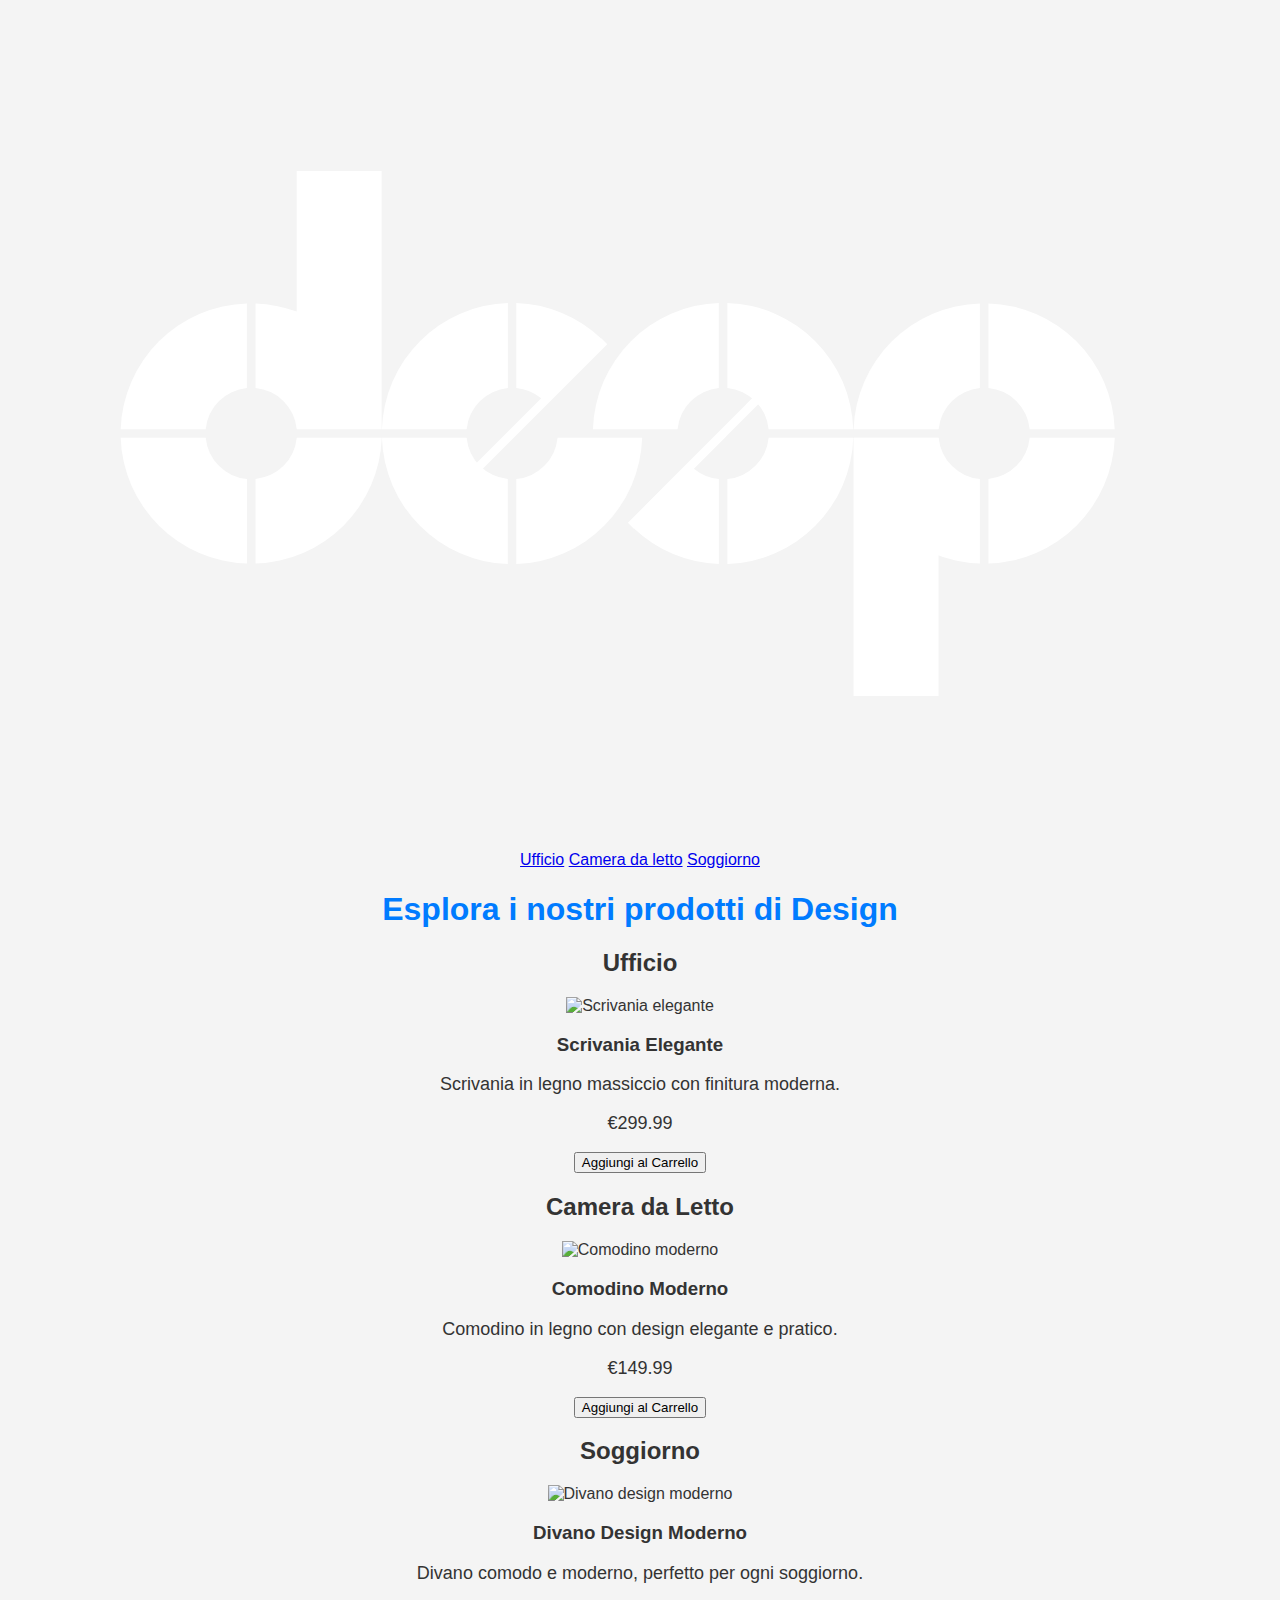
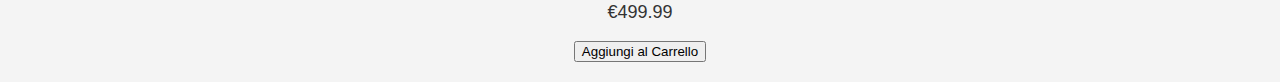
==== index.html @ 74c45ffc "Update index.html" ====
<!DOCTYPE html>
<html lang="it">
<head>
    <meta charset="UTF-8">
    <meta name="viewport" content="width=device-width, initial-scale=1.0">

    <!-- Link per caricare il font Poppins -->
    <link rel="preconnect" href="https://fonts.googleapis.com">
    <link rel="preconnect" href="https://fonts.gstatic.com" crossorigin>
    <link href="https://fonts.googleapis.com/css2?family=Poppins:wght@100;200;300;400;500;600;700;800;900&display=swap" rel="stylesheet">

    <style>
        /* Applica il font Poppins a tutto il sito */
        body {
            font-family: 'Poppins', sans-serif;
        }
    </style>

    <title>Deep Design - E-commerce</title>
    <script src="https://cdn.tailwindcss.com"></script>
    <link rel="stylesheet" href="style.css">
</head>

<body class="bg-gray-50 text-gray-900">
    <!-- Header con logo -->
    <header class="bg-orange-600 text-white py-6">
        <div class="container mx-auto flex justify-between items-center">
            <!-- Logo -->
            <div>
                <img src="images/logo.svg" alt="Logo Deep Design" class="w-40 h-auto">
            </div>
            <!-- Navigazione -->
            <nav class="space-x-6 text-lg font-semibold">
                <a href="#ufficio" class="hover:text-gray-300">Ufficio</a>
                <a href="#camera-da-letto" class="hover:text-gray-300">Camera da letto</a>
                <a href="#soggiorno" class="hover:text-gray-300">Soggiorno</a>
            </nav>
        </div>
    </header>

    <!-- Sezione principale -->
    <main class="container mx-auto p-6">
        <h1 class="text-4xl font-bold text-center text-orange-600 mb-12">Esplora i nostri prodotti di Design</h1>

        <!-- Categorie -->
        <div class="grid grid-cols-1 md:grid-cols-3 gap-8" id="prodotti">
            
            <!-- Categoria Ufficio -->
            <section id="ufficio" class="bg-white p-6 rounded-lg shadow-lg">
                <h2 class="text-2xl font-semibold text-orange-600 text-center mb-4">Ufficio</h2>
                <div class="space-y-4">
                    <div class="bg-gray-100 p-4 rounded-lg shadow-md">
                        <img src="prodotto-ufficio1.jpg" alt="Scrivania elegante" class="w-full h-40 object-cover rounded-md">
                        <h3 class="text-xl font-semibold mt-2">Scrivania Elegante</h3>
                        <p class="text-gray-700">Scrivania in legno massiccio con finitura moderna.</p>
                        <p class="text-lg font-bold mt-2">€299.99</p>
                        <button class="bg-orange-600 text-white px-6 py-2 mt-3 rounded-md hover:bg-orange-700">Aggiungi al Carrello</button>
                    </div>
                </div>
            </section>

            <!-- Categoria Camera da Letto -->
            <section id="camera-da-letto" class="bg-white p-6 rounded-lg shadow-lg">
                <h2 class="text-2xl font-semibold text-orange-600 text-center mb-4">Camera da Letto</h2>
                <div class="space-y-4">
                    <div class="bg-gray-100 p-4 rounded-lg shadow-md">
                        <img src="prodotto-camera1.jpg" alt="Comodino moderno" class="w-full h-40 object-cover rounded-md">
                        <h3 class="text-xl font-semibold mt-2">Comodino Moderno</h3>
                        <p class="text-gray-700">Comodino in legno con design elegante e pratico.</p>
                        <p class="text-lg font-bold mt-2">€149.99</p>
                        <button class="bg-orange-600 text-white px-6 py-2 mt-3 rounded-md hover:bg-orange-700">Aggiungi al Carrello</button>
                    </div>
                </div>
            </section>

            <!-- Categoria Soggiorno -->
            <section id="soggiorno" class="bg-white p-6 rounded-lg shadow-lg">
                <h2 class="text-2xl font-semibold text-orange-600 text-center mb-4">Soggiorno</h2>
                <div class="space-y-4">
                    <div class="bg-gray-100 p-4 rounded-lg shadow-md">
                        <img src="prodotto-soggiorno1.jpg" alt="Divano design moderno" class="w-full h-40 object-cover rounded-md">
                        <h3 class="text-xl font-semibold mt-2">Divano Design Moderno</h3>
                        <p class="text-gray-700">Divano comodo e moderno, perfetto per ogni soggiorno.</p>
                        <p class="text-lg font-bold mt-2">€499.99</p>
                        <button class="bg-orange-600 text-white px-6 py-2 mt-3 rounded-md hover:bg-orange-700">Aggiungi al Carrello</button>
                    </div>
                </div>
            </section>
        </div>
    </main>

    <!-- Footer -->
    <footer class="
---- style.css ----
body {
    font-family: Arial, sans-serif;
    text-align: center;
    background-color: #f4f4f4;
    color: #333;
    margin: 0;
    padding: 20px;
}

h1 {
    color: #007bff;
}

p {
    font-size: 18px;
}
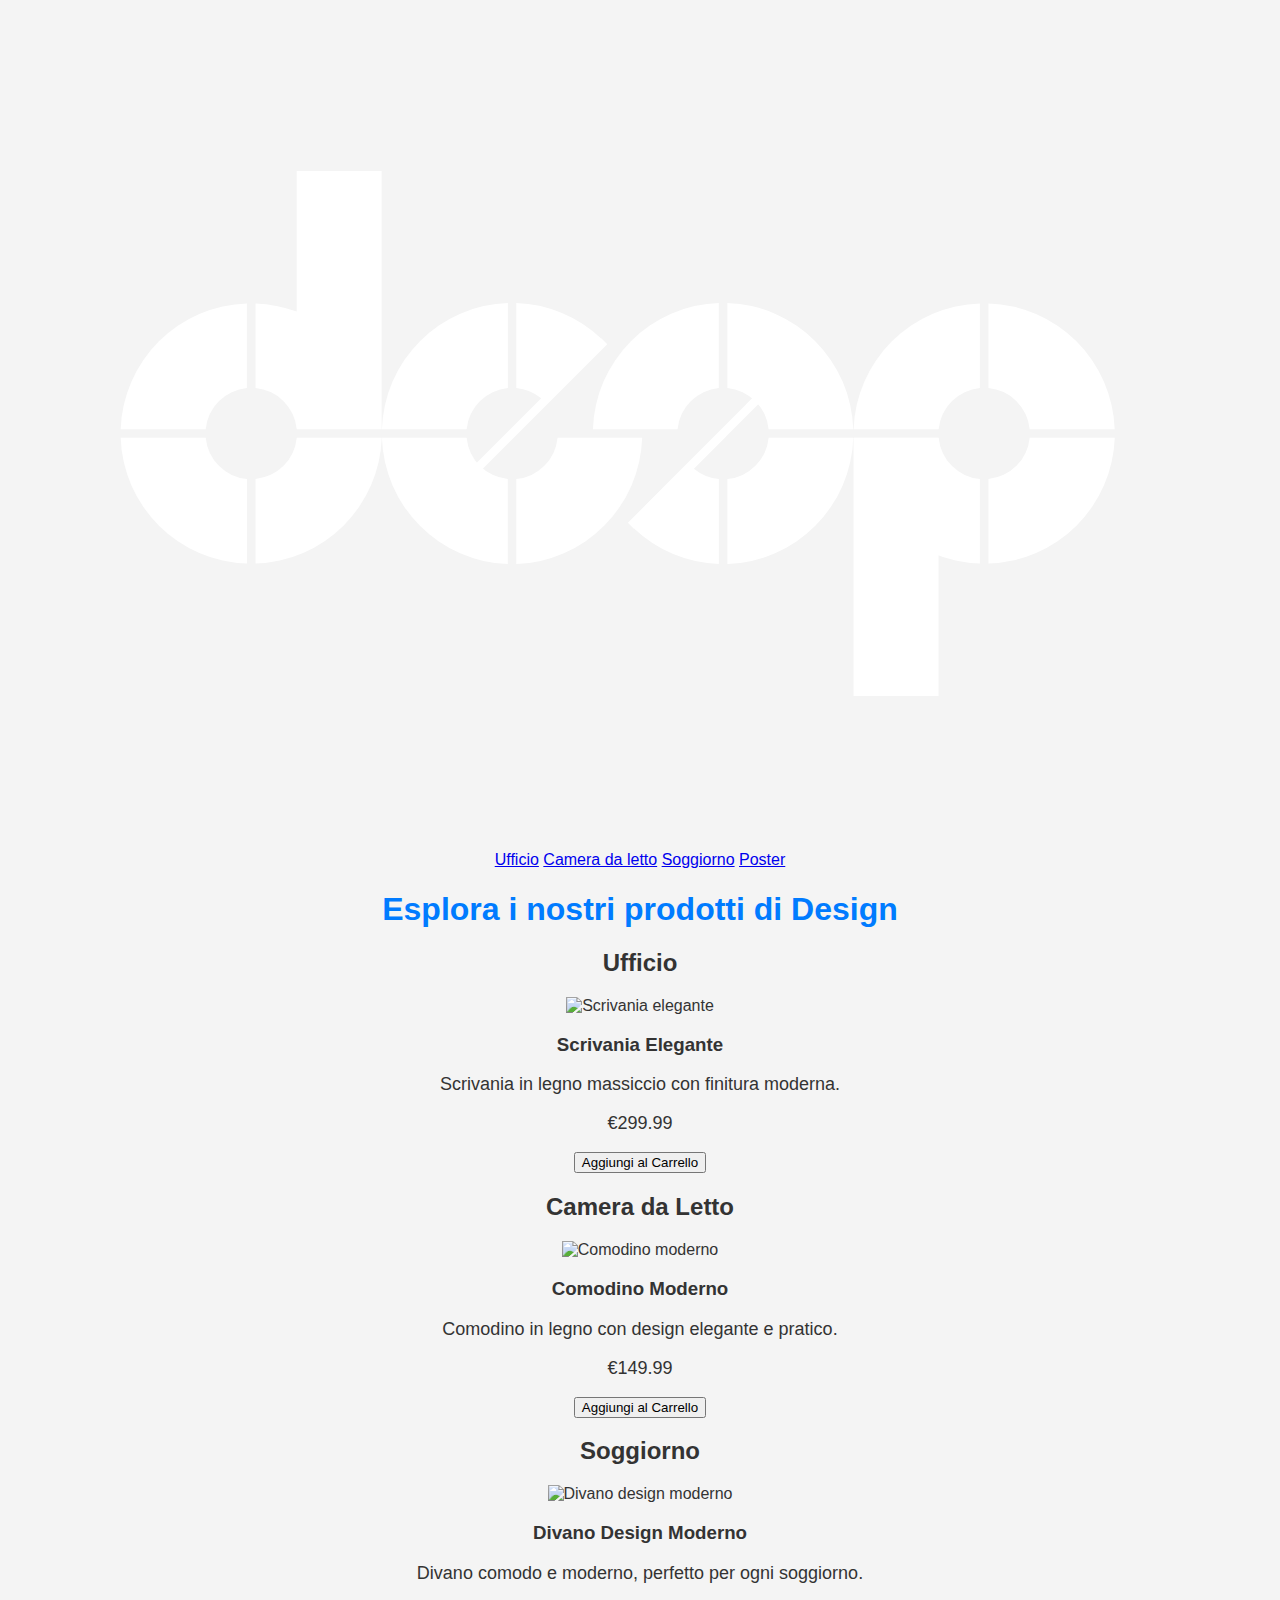
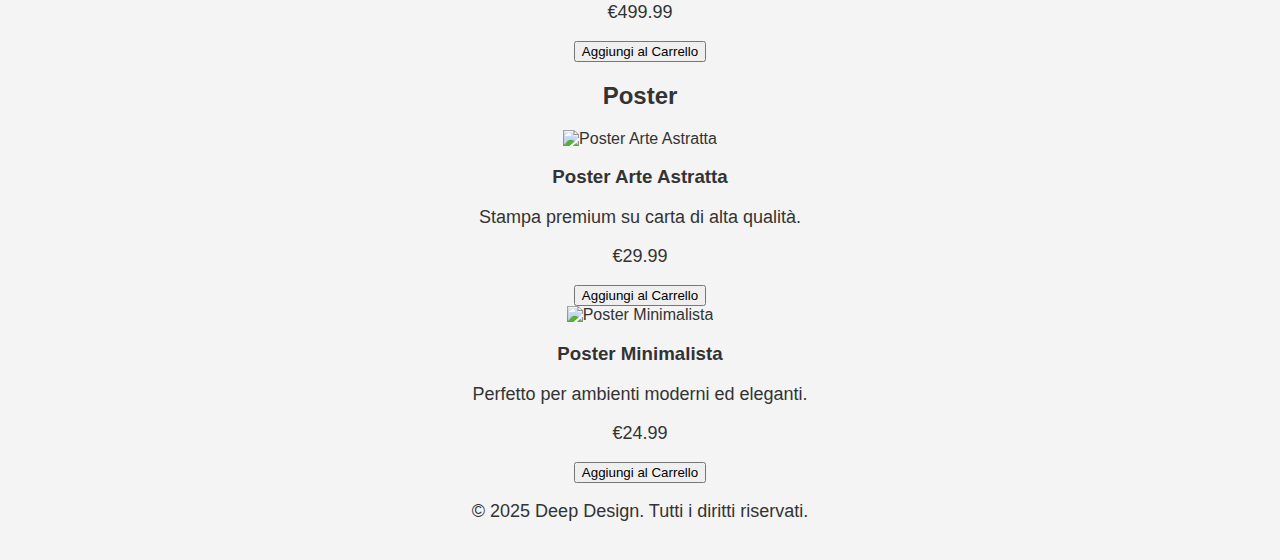
==== commit 05035f08: "Update index.html" ====
--- a/index.html
+++ b/index.html
@@ -2,7 +2,7 @@
 <html lang="it">
 <head>
     <meta charset="UTF-8">
-    <meta name="viewport" content="width=device-width, initial-scale=1.0">
+    <meta name="viewport" content="width=device-width, initial-scale=1.0"> 
 
     <!-- Link per caricare il font Poppins -->
     <link rel="preconnect" href="https://fonts.googleapis.com">
@@ -34,6 +34,7 @@
                 <a href="#ufficio" class="hover:text-gray-300">Ufficio</a>
                 <a href="#camera-da-letto" class="hover:text-gray-300">Camera da letto</a>
                 <a href="#soggiorno" class="hover:text-gray-300">Soggiorno</a>
+                <a href="#poster" class="hover:text-gray-300">Poster</a>
             </nav>
         </div>
     </header>
@@ -50,7 +51,7 @@
                 <h2 class="text-2xl font-semibold text-orange-600 text-center mb-4">Ufficio</h2>
                 <div class="space-y-4">
                     <div class="bg-gray-100 p-4 rounded-lg shadow-md">
-                        <img src="prodotto-ufficio1.jpg" alt="Scrivania elegante" class="w-full h-40 object-cover rounded-md">
+                        <img src="images/prodotto-ufficio1.jpg" alt="Scrivania elegante" class="w-full h-40 object-cover rounded-md">
                         <h3 class="text-xl font-semibold mt-2">Scrivania Elegante</h3>
                         <p class="text-gray-700">Scrivania in legno massiccio con finitura moderna.</p>
                         <p class="text-lg font-bold mt-2">€299.99</p>
@@ -64,7 +65,7 @@
                 <h2 class="text-2xl font-semibold text-orange-600 text-center mb-4">Camera da Letto</h2>
                 <div class="space-y-4">
                     <div class="bg-gray-100 p-4 rounded-lg shadow-md">
-                        <img src="prodotto-camera1.jpg" alt="Comodino moderno" class="w-full h-40 object-cover rounded-md">
+                        <img src="images/prodotto-camera1.jpg" alt="Comodino moderno" class="w-full h-40 object-cover rounded-md">
                         <h3 class="text-xl font-semibold mt-2">Comodino Moderno</h3>
                         <p class="text-gray-700">Comodino in legno con design elegante e pratico.</p>
                         <p class="text-lg font-bold mt-2">€149.99</p>
@@ -78,10 +79,32 @@
                 <h2 class="text-2xl font-semibold text-orange-600 text-center mb-4">Soggiorno</h2>
                 <div class="space-y-4">
                     <div class="bg-gray-100 p-4 rounded-lg shadow-md">
-                        <img src="prodotto-soggiorno1.jpg" alt="Divano design moderno" class="w-full h-40 object-cover rounded-md">
+                        <img src="images/prodotto-soggiorno1.jpg" alt="Divano design moderno" class="w-full h-40 object-cover rounded-md">
                         <h3 class="text-xl font-semibold mt-2">Divano Design Moderno</h3>
                         <p class="text-gray-700">Divano comodo e moderno, perfetto per ogni soggiorno.</p>
                         <p class="text-lg font-bold mt-2">€499.99</p>
+                        <button class="bg-orange-600 text-white px-6 py-2 mt-3 rounded-md hover:bg-orange-700">Aggiungi al Carrello</button>
+                    </div>
+                </div>
+            </section>
+
+            <!-- Categoria Poster -->
+            <section id="poster" class="bg-white p-6 rounded-lg shadow-lg">
+                <h2 class="text-2xl font-semibold text-orange-600 text-center mb-4">Poster</h2>
+                <div class="space-y-4">
+                    <div class="bg-gray-100 p-4 rounded-lg shadow-md">
+                        <img src="images/poster1.jpg" alt="Poster Arte Astratta" class="w-full h-40 object-cover rounded-md">
+                        <h3 class="text-xl font-semibold mt-2">Poster Arte Astratta</h3>
+                        <p class="text-gray-700">Stampa premium su carta di alta qualità.</p>
+                        <p class="text-lg font-bold mt-2">€29.99</p>
+                        <button class="bg-orange-600 text-white px-6 py-2 mt-3 rounded-md hover:bg-orange-700">Aggiungi al Carrello</button>
+                    </div>
+
+                    <div class="bg-gray-100 p-4 rounded-lg shadow-md">
+                        <img src="images/poster2.jpg" alt="Poster Minimalista" class="w-full h-40 object-cover rounded-md">
+                        <h3 class="text-xl font-semibold mt-2">Poster Minimalista</h3>
+                        <p class="text-gray-700">Perfetto per ambienti moderni ed eleganti.</p>
+                        <p class="text-lg font-bold mt-2">€24.99</p>
                         <button class="bg-orange-600 text-white px-6 py-2 mt-3 rounded-md hover:bg-orange-700">Aggiungi al Carrello</button>
                     </div>
                 </div>
@@ -90,4 +113,9 @@
     </main>
 
     <!-- Footer -->
-    <footer class="
+    <footer class="bg-orange-600 text-white py-4 mt-12 text-center">
+        <p>&copy; 2025 Deep Design. Tutti i diritti riservati.</p>
+    </footer>
+
+</body>
+</html>
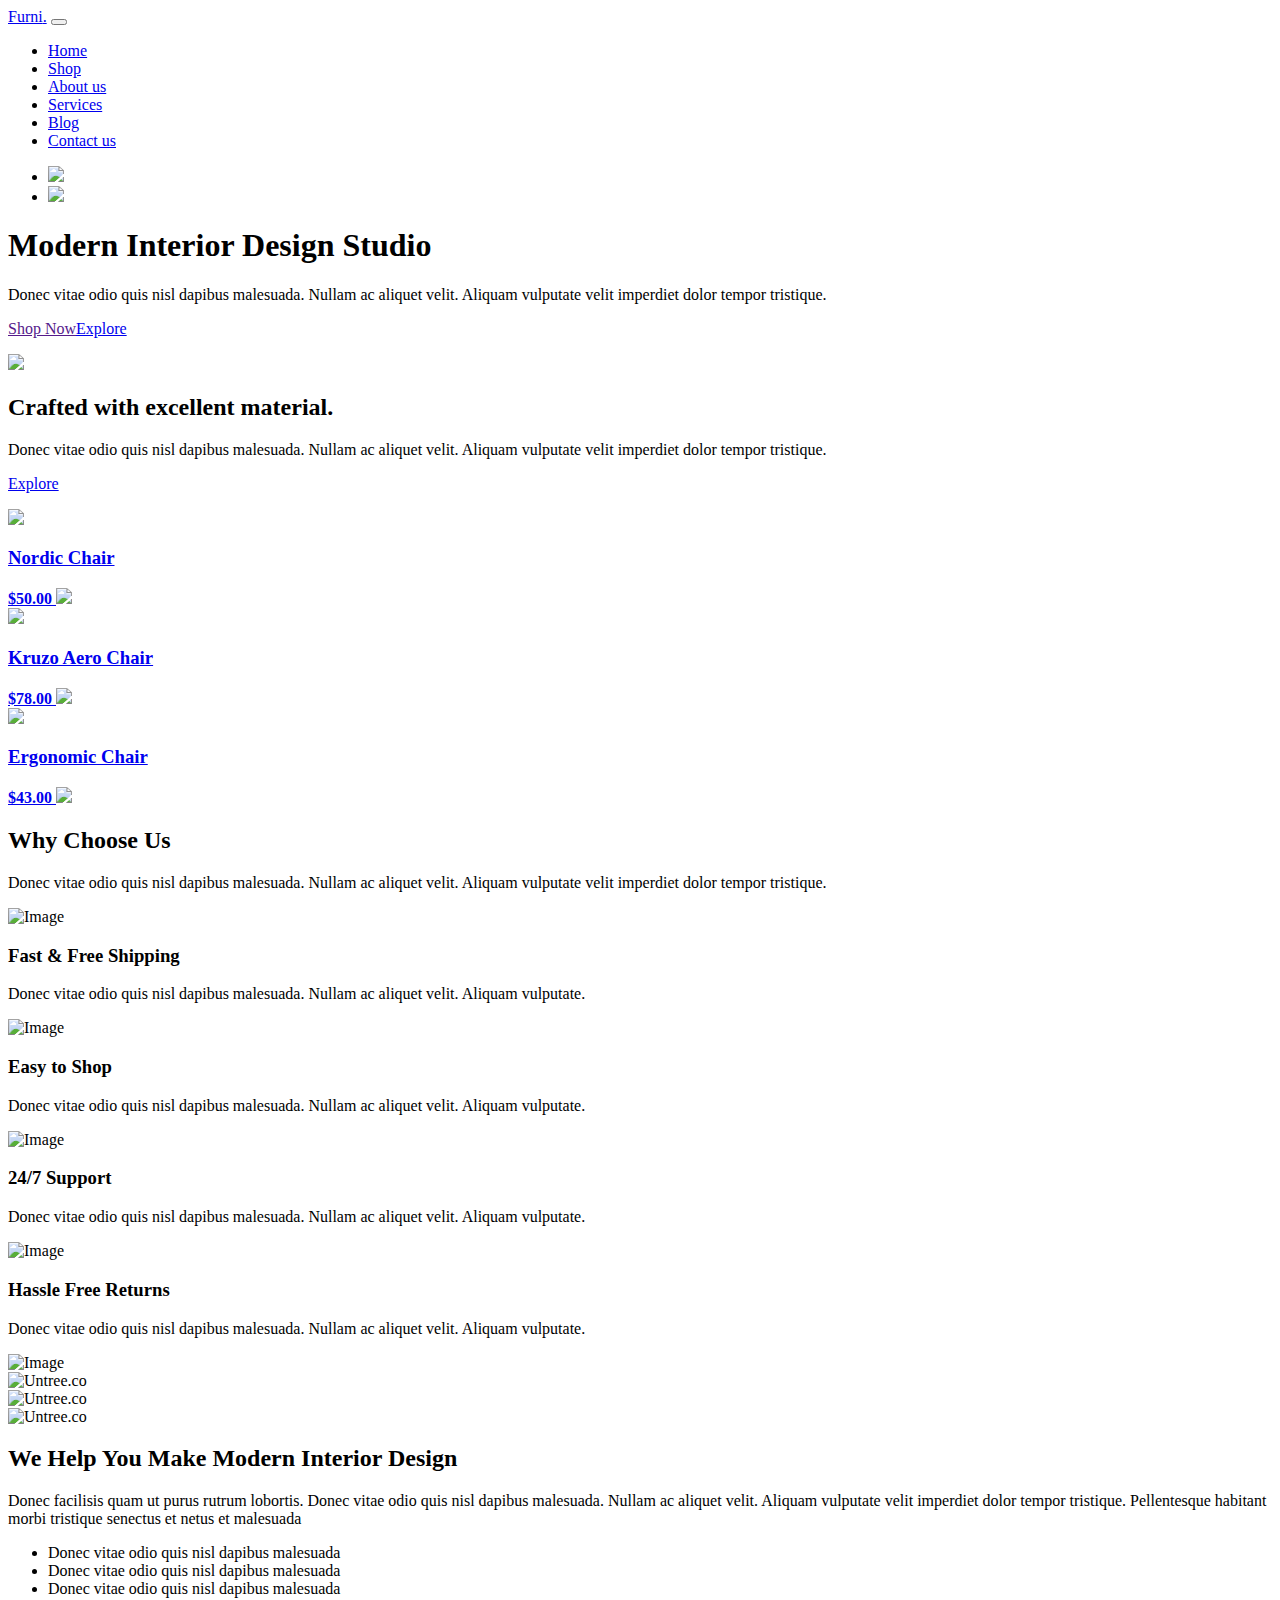
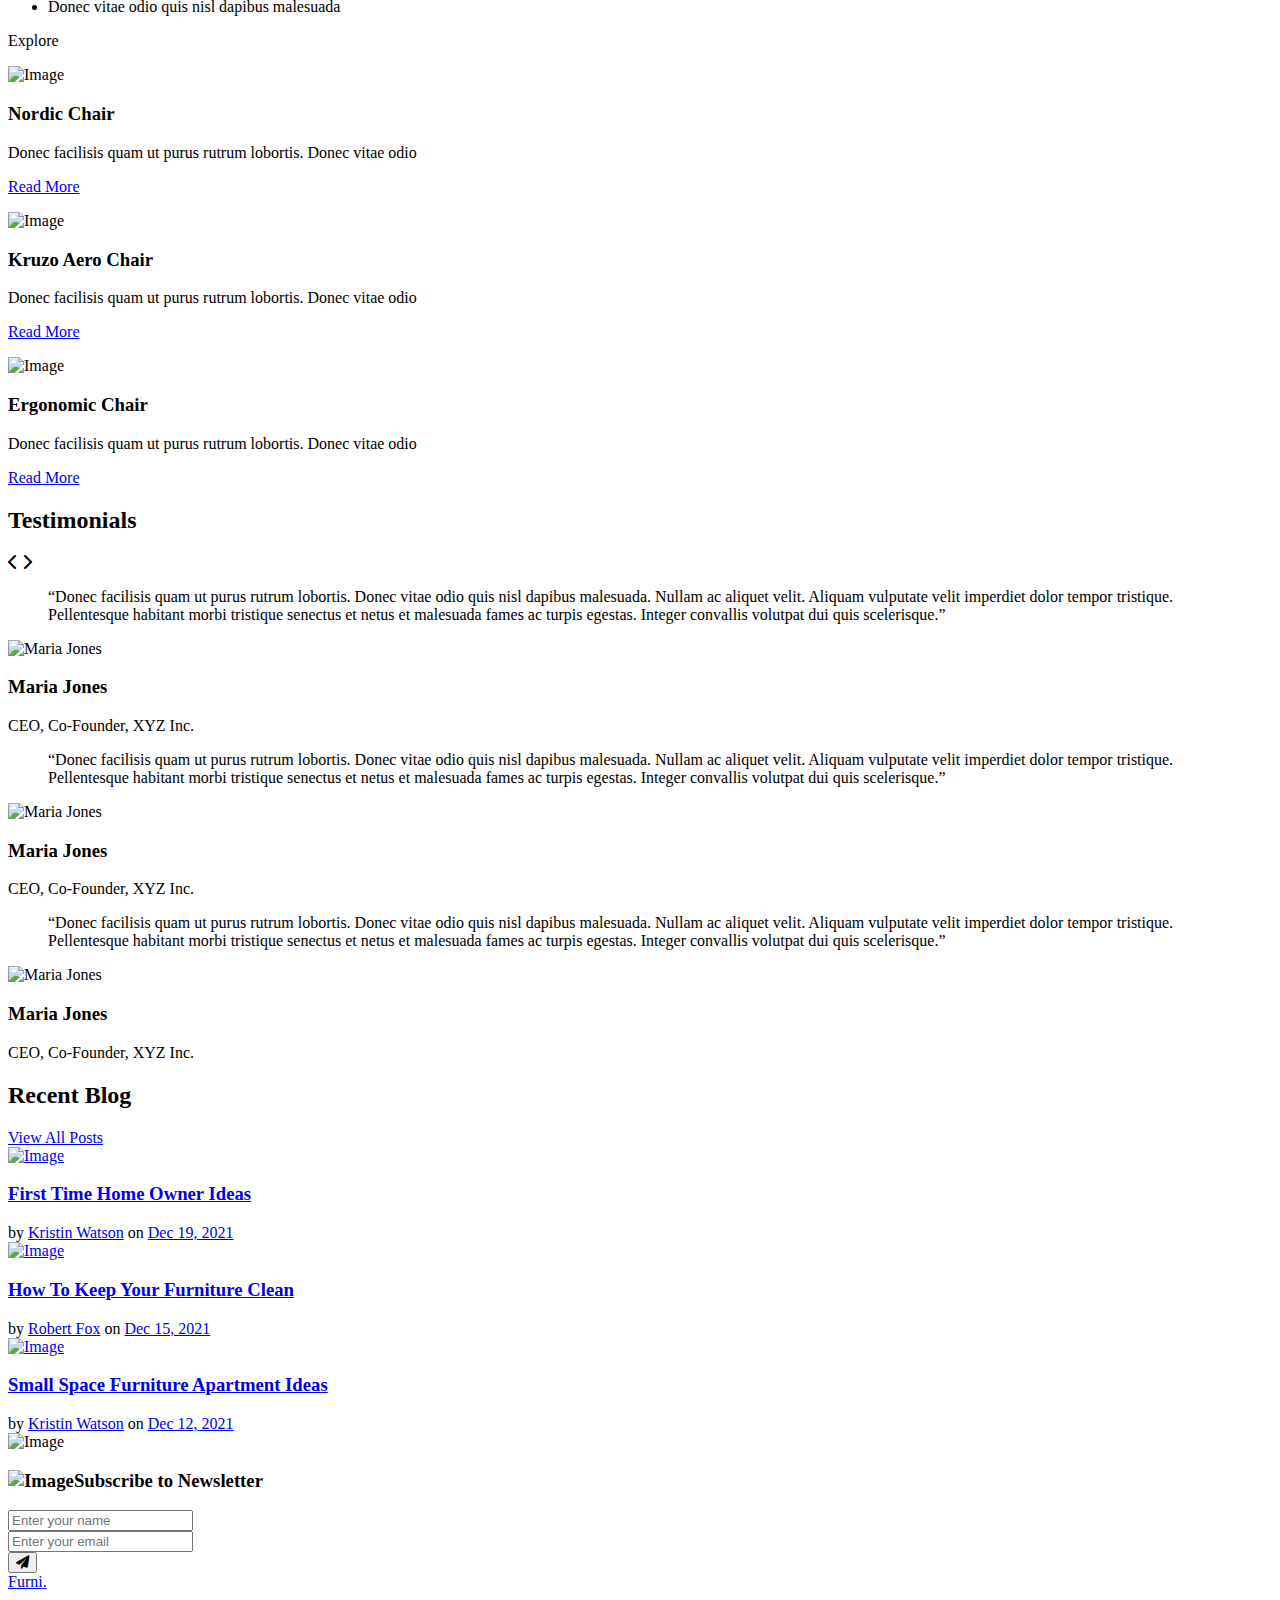
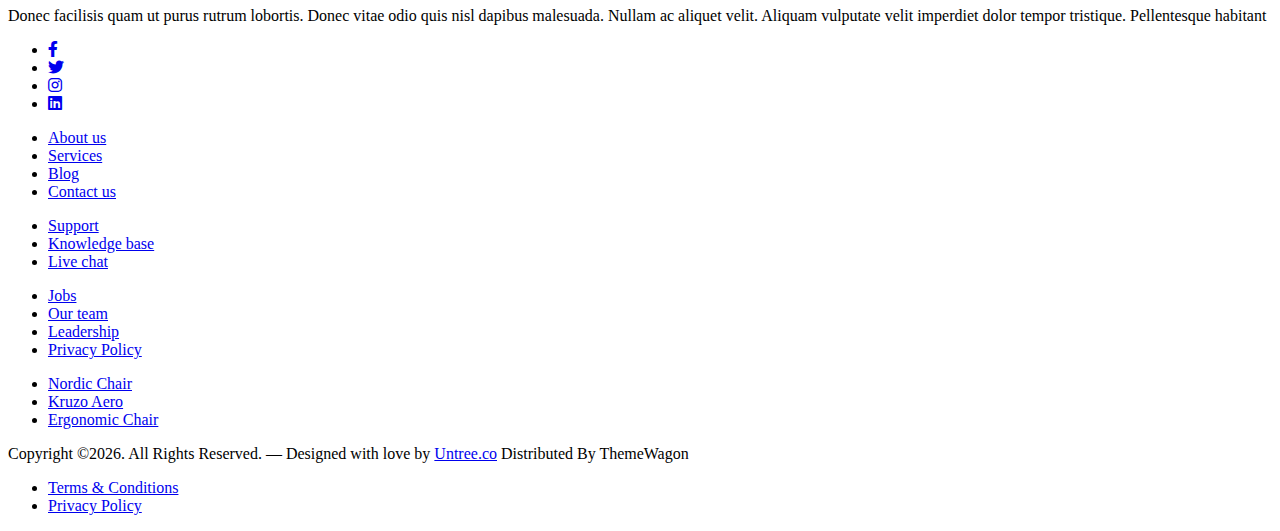
==== commit 1550528a: "Add files via upload" ====
--- a/index.html
+++ b/index.html
@@ -1,121 +1,546 @@
-<!DOCTYPE html>
-<html lang="it">
+<!-- /*
+* Bootstrap 5
+* Template Name: Furni
+* Template Author: Untree.co
+* Template URI: https://untree.co/
+* License: https://creativecommons.org/licenses/by/3.0/
+*/ -->
+<!doctype html>
+<html lang="en">
 <head>
-    <meta charset="UTF-8">
-    <meta name="viewport" content="width=device-width, initial-scale=1.0"> 
-
-    <!-- Link per caricare il font Poppins -->
-    <link rel="preconnect" href="https://fonts.googleapis.com">
-    <link rel="preconnect" href="https://fonts.gstatic.com" crossorigin>
-    <link href="https://fonts.googleapis.com/css2?family=Poppins:wght@100;200;300;400;500;600;700;800;900&display=swap" rel="stylesheet">
-
-    <style>
-        /* Applica il font Poppins a tutto il sito */
-        body {
-            font-family: 'Poppins', sans-serif;
-        }
-    </style>
-
-    <title>Deep Design - E-commerce</title>
-    <script src="https://cdn.tailwindcss.com"></script>
-    <link rel="stylesheet" href="style.css">
-</head>
-
-<body class="bg-gray-50 text-gray-900">
-    <!-- Header con logo -->
-    <header class="bg-orange-600 text-white py-6">
-        <div class="container mx-auto flex justify-between items-center">
-            <!-- Logo -->
-            <div>
-                <img src="images/logo.svg" alt="Logo Deep Design" class="w-40 h-auto">
-            </div>
-            <!-- Navigazione -->
-            <nav class="space-x-6 text-lg font-semibold">
-                <a href="#ufficio" class="hover:text-gray-300">Ufficio</a>
-                <a href="#camera-da-letto" class="hover:text-gray-300">Camera da letto</a>
-                <a href="#soggiorno" class="hover:text-gray-300">Soggiorno</a>
-                <a href="#poster" class="hover:text-gray-300">Poster</a>
-            </nav>
-        </div>
-    </header>
-
-    <!-- Sezione principale -->
-    <main class="container mx-auto p-6">
-        <h1 class="text-4xl font-bold text-center text-orange-600 mb-12">Esplora i nostri prodotti di Design</h1>
-
-        <!-- Categorie -->
-        <div class="grid grid-cols-1 md:grid-cols-3 gap-8" id="prodotti">
-            
-            <!-- Categoria Ufficio -->
-            <section id="ufficio" class="bg-white p-6 rounded-lg shadow-lg">
-                <h2 class="text-2xl font-semibold text-orange-600 text-center mb-4">Ufficio</h2>
-                <div class="space-y-4">
-                    <div class="bg-gray-100 p-4 rounded-lg shadow-md">
-                        <img src="images/prodotto-ufficio1.jpg" alt="Scrivania elegante" class="w-full h-40 object-cover rounded-md">
-                        <h3 class="text-xl font-semibold mt-2">Scrivania Elegante</h3>
-                        <p class="text-gray-700">Scrivania in legno massiccio con finitura moderna.</p>
-                        <p class="text-lg font-bold mt-2">€299.99</p>
-                        <button class="bg-orange-600 text-white px-6 py-2 mt-3 rounded-md hover:bg-orange-700">Aggiungi al Carrello</button>
-                    </div>
-                </div>
-            </section>
-
-            <!-- Categoria Camera da Letto -->
-            <section id="camera-da-letto" class="bg-white p-6 rounded-lg shadow-lg">
-                <h2 class="text-2xl font-semibold text-orange-600 text-center mb-4">Camera da Letto</h2>
-                <div class="space-y-4">
-                    <div class="bg-gray-100 p-4 rounded-lg shadow-md">
-                        <img src="images/prodotto-camera1.jpg" alt="Comodino moderno" class="w-full h-40 object-cover rounded-md">
-                        <h3 class="text-xl font-semibold mt-2">Comodino Moderno</h3>
-                        <p class="text-gray-700">Comodino in legno con design elegante e pratico.</p>
-                        <p class="text-lg font-bold mt-2">€149.99</p>
-                        <button class="bg-orange-600 text-white px-6 py-2 mt-3 rounded-md hover:bg-orange-700">Aggiungi al Carrello</button>
-                    </div>
-                </div>
-            </section>
-
-            <!-- Categoria Soggiorno -->
-            <section id="soggiorno" class="bg-white p-6 rounded-lg shadow-lg">
-                <h2 class="text-2xl font-semibold text-orange-600 text-center mb-4">Soggiorno</h2>
-                <div class="space-y-4">
-                    <div class="bg-gray-100 p-4 rounded-lg shadow-md">
-                        <img src="images/prodotto-soggiorno1.jpg" alt="Divano design moderno" class="w-full h-40 object-cover rounded-md">
-                        <h3 class="text-xl font-semibold mt-2">Divano Design Moderno</h3>
-                        <p class="text-gray-700">Divano comodo e moderno, perfetto per ogni soggiorno.</p>
-                        <p class="text-lg font-bold mt-2">€499.99</p>
-                        <button class="bg-orange-600 text-white px-6 py-2 mt-3 rounded-md hover:bg-orange-700">Aggiungi al Carrello</button>
-                    </div>
-                </div>
-            </section>
-
-            <!-- Categoria Poster -->
-            <section id="poster" class="bg-white p-6 rounded-lg shadow-lg">
-                <h2 class="text-2xl font-semibold text-orange-600 text-center mb-4">Poster</h2>
-                <div class="space-y-4">
-                    <div class="bg-gray-100 p-4 rounded-lg shadow-md">
-                        <img src="images/poster1.jpg" alt="Poster Arte Astratta" class="w-full h-40 object-cover rounded-md">
-                        <h3 class="text-xl font-semibold mt-2">Poster Arte Astratta</h3>
-                        <p class="text-gray-700">Stampa premium su carta di alta qualità.</p>
-                        <p class="text-lg font-bold mt-2">€29.99</p>
-                        <button class="bg-orange-600 text-white px-6 py-2 mt-3 rounded-md hover:bg-orange-700">Aggiungi al Carrello</button>
-                    </div>
-
-                    <div class="bg-gray-100 p-4 rounded-lg shadow-md">
-                        <img src="images/poster2.jpg" alt="Poster Minimalista" class="w-full h-40 object-cover rounded-md">
-                        <h3 class="text-xl font-semibold mt-2">Poster Minimalista</h3>
-                        <p class="text-gray-700">Perfetto per ambienti moderni ed eleganti.</p>
-                        <p class="text-lg font-bold mt-2">€24.99</p>
-                        <button class="bg-orange-600 text-white px-6 py-2 mt-3 rounded-md hover:bg-orange-700">Aggiungi al Carrello</button>
-                    </div>
-                </div>
-            </section>
-        </div>
-    </main>
-
-    <!-- Footer -->
-    <footer class="bg-orange-600 text-white py-4 mt-12 text-center">
-        <p>&copy; 2025 Deep Design. Tutti i diritti riservati.</p>
-    </footer>
-
-</body>
+  <meta charset="utf-8">
+  <meta name="viewport" content="width=device-width, initial-scale=1, shrink-to-fit=no">
+  <meta name="author" content="Untree.co">
+  <link rel="shortcut icon" href="favicon.png">
+
+  <meta name="description" content="" />
+  <meta name="keywords" content="bootstrap, bootstrap4" />
+
+		<!-- Bootstrap CSS -->
+		<link href="css/bootstrap.min.css" rel="stylesheet">
+		<link href="https://cdnjs.cloudflare.com/ajax/libs/font-awesome/6.0.0-beta3/css/all.min.css" rel="stylesheet">
+		<link href="css/tiny-slider.css" rel="stylesheet">
+		<link href="css/style.css" rel="stylesheet">
+		<title>Furni Free Bootstrap 5 Template for Furniture and Interior Design Websites by Untree.co </title>
+	</head>
+
+	<body>
+
+		<!-- Start Header/Navigation -->
+		<nav class="custom-navbar navbar navbar navbar-expand-md navbar-dark bg-dark" arial-label="Furni navigation bar">
+
+			<div class="container">
+				<a class="navbar-brand" href="index.html">Furni<span>.</span></a>
+
+				<button class="navbar-toggler" type="button" data-bs-toggle="collapse" data-bs-target="#navbarsFurni" aria-controls="navbarsFurni" aria-expanded="false" aria-label="Toggle navigation">
+					<span class="navbar-toggler-icon"></span>
+				</button>
+
+				<div class="collapse navbar-collapse" id="navbarsFurni">
+					<ul class="custom-navbar-nav navbar-nav ms-auto mb-2 mb-md-0">
+						<li class="nav-item active">
+							<a class="nav-link" href="index.html">Home</a>
+						</li>
+						<li><a class="nav-link" href="shop.html">Shop</a></li>
+						<li><a class="nav-link" href="about.html">About us</a></li>
+						<li><a class="nav-link" href="services.html">Services</a></li>
+						<li><a class="nav-link" href="blog.html">Blog</a></li>
+						<li><a class="nav-link" href="contact.html">Contact us</a></li>
+					</ul>
+
+					<ul class="custom-navbar-cta navbar-nav mb-2 mb-md-0 ms-5">
+						<li><a class="nav-link" href="#"><img src="images/user.svg"></a></li>
+						<li><a class="nav-link" href="cart.html"><img src="images/cart.svg"></a></li>
+					</ul>
+				</div>
+			</div>
+				
+		</nav>
+		<!-- End Header/Navigation -->
+
+		<!-- Start Hero Section -->
+			<div class="hero">
+				<div class="container">
+					<div class="row justify-content-between">
+						<div class="col-lg-5">
+							<div class="intro-excerpt">
+								<h1>Modern Interior <span clsas="d-block">Design Studio</span></h1>
+								<p class="mb-4">Donec vitae odio quis nisl dapibus malesuada. Nullam ac aliquet velit. Aliquam vulputate velit imperdiet dolor tempor tristique.</p>
+								<p><a href="" class="btn btn-secondary me-2">Shop Now</a><a href="#" class="btn btn-white-outline">Explore</a></p>
+							</div>
+						</div>
+						<div class="col-lg-7">
+							<div class="hero-img-wrap">
+								<img src="images/couch.png" class="img-fluid">
+							</div>
+						</div>
+					</div>
+				</div>
+			</div>
+		<!-- End Hero Section -->
+
+		<!-- Start Product Section -->
+		<div class="product-section">
+			<div class="container">
+				<div class="row">
+
+					<!-- Start Column 1 -->
+					<div class="col-md-12 col-lg-3 mb-5 mb-lg-0">
+						<h2 class="mb-4 section-title">Crafted with excellent material.</h2>
+						<p class="mb-4">Donec vitae odio quis nisl dapibus malesuada. Nullam ac aliquet velit. Aliquam vulputate velit imperdiet dolor tempor tristique. </p>
+						<p><a href="shop.html" class="btn">Explore</a></p>
+					</div> 
+					<!-- End Column 1 -->
+
+					<!-- Start Column 2 -->
+					<div class="col-12 col-md-4 col-lg-3 mb-5 mb-md-0">
+						<a class="product-item" href="cart.html">
+							<img src="images/product-1.png" class="img-fluid product-thumbnail">
+							<h3 class="product-title">Nordic Chair</h3>
+							<strong class="product-price">$50.00</strong>
+
+							<span class="icon-cross">
+								<img src="images/cross.svg" class="img-fluid">
+							</span>
+						</a>
+					</div> 
+					<!-- End Column 2 -->
+
+					<!-- Start Column 3 -->
+					<div class="col-12 col-md-4 col-lg-3 mb-5 mb-md-0">
+						<a class="product-item" href="cart.html">
+							<img src="images/product-2.png" class="img-fluid product-thumbnail">
+							<h3 class="product-title">Kruzo Aero Chair</h3>
+							<strong class="product-price">$78.00</strong>
+
+							<span class="icon-cross">
+								<img src="images/cross.svg" class="img-fluid">
+							</span>
+						</a>
+					</div>
+					<!-- End Column 3 -->
+
+					<!-- Start Column 4 -->
+					<div class="col-12 col-md-4 col-lg-3 mb-5 mb-md-0">
+						<a class="product-item" href="cart.html">
+							<img src="images/product-3.png" class="img-fluid product-thumbnail">
+							<h3 class="product-title">Ergonomic Chair</h3>
+							<strong class="product-price">$43.00</strong>
+
+							<span class="icon-cross">
+								<img src="images/cross.svg" class="img-fluid">
+							</span>
+						</a>
+					</div>
+					<!-- End Column 4 -->
+
+				</div>
+			</div>
+		</div>
+		<!-- End Product Section -->
+
+		<!-- Start Why Choose Us Section -->
+		<div class="why-choose-section">
+			<div class="container">
+				<div class="row justify-content-between">
+					<div class="col-lg-6">
+						<h2 class="section-title">Why Choose Us</h2>
+						<p>Donec vitae odio quis nisl dapibus malesuada. Nullam ac aliquet velit. Aliquam vulputate velit imperdiet dolor tempor tristique.</p>
+
+						<div class="row my-5">
+							<div class="col-6 col-md-6">
+								<div class="feature">
+									<div class="icon">
+										<img src="images/truck.svg" alt="Image" class="imf-fluid">
+									</div>
+									<h3>Fast &amp; Free Shipping</h3>
+									<p>Donec vitae odio quis nisl dapibus malesuada. Nullam ac aliquet velit. Aliquam vulputate.</p>
+								</div>
+							</div>
+
+							<div class="col-6 col-md-6">
+								<div class="feature">
+									<div class="icon">
+										<img src="images/bag.svg" alt="Image" class="imf-fluid">
+									</div>
+									<h3>Easy to Shop</h3>
+									<p>Donec vitae odio quis nisl dapibus malesuada. Nullam ac aliquet velit. Aliquam vulputate.</p>
+								</div>
+							</div>
+
+							<div class="col-6 col-md-6">
+								<div class="feature">
+									<div class="icon">
+										<img src="images/support.svg" alt="Image" class="imf-fluid">
+									</div>
+									<h3>24/7 Support</h3>
+									<p>Donec vitae odio quis nisl dapibus malesuada. Nullam ac aliquet velit. Aliquam vulputate.</p>
+								</div>
+							</div>
+
+							<div class="col-6 col-md-6">
+								<div class="feature">
+									<div class="icon">
+										<img src="images/return.svg" alt="Image" class="imf-fluid">
+									</div>
+									<h3>Hassle Free Returns</h3>
+									<p>Donec vitae odio quis nisl dapibus malesuada. Nullam ac aliquet velit. Aliquam vulputate.</p>
+								</div>
+							</div>
+
+						</div>
+					</div>
+
+					<div class="col-lg-5">
+						<div class="img-wrap">
+							<img src="images/why-choose-us-img.jpg" alt="Image" class="img-fluid">
+						</div>
+					</div>
+
+				</div>
+			</div>
+		</div>
+		<!-- End Why Choose Us Section -->
+
+		<!-- Start We Help Section -->
+		<div class="we-help-section">
+			<div class="container">
+				<div class="row justify-content-between">
+					<div class="col-lg-7 mb-5 mb-lg-0">
+						<div class="imgs-grid">
+							<div class="grid grid-1"><img src="images/img-grid-1.jpg" alt="Untree.co"></div>
+							<div class="grid grid-2"><img src="images/img-grid-2.jpg" alt="Untree.co"></div>
+							<div class="grid grid-3"><img src="images/img-grid-3.jpg" alt="Untree.co"></div>
+						</div>
+					</div>
+					<div class="col-lg-5 ps-lg-5">
+						<h2 class="section-title mb-4">We Help You Make Modern Interior Design</h2>
+						<p>Donec facilisis quam ut purus rutrum lobortis. Donec vitae odio quis nisl dapibus malesuada. Nullam ac aliquet velit. Aliquam vulputate velit imperdiet dolor tempor tristique. Pellentesque habitant morbi tristique senectus et netus et malesuada</p>
+
+						<ul class="list-unstyled custom-list my-4">
+							<li>Donec vitae odio quis nisl dapibus malesuada</li>
+							<li>Donec vitae odio quis nisl dapibus malesuada</li>
+							<li>Donec vitae odio quis nisl dapibus malesuada</li>
+							<li>Donec vitae odio quis nisl dapibus malesuada</li>
+						</ul>
+						<p><a herf="#" class="btn">Explore</a></p>
+					</div>
+				</div>
+			</div>
+		</div>
+		<!-- End We Help Section -->
+
+		<!-- Start Popular Product -->
+		<div class="popular-product">
+			<div class="container">
+				<div class="row">
+
+					<div class="col-12 col-md-6 col-lg-4 mb-4 mb-lg-0">
+						<div class="product-item-sm d-flex">
+							<div class="thumbnail">
+								<img src="images/product-1.png" alt="Image" class="img-fluid">
+							</div>
+							<div class="pt-3">
+								<h3>Nordic Chair</h3>
+								<p>Donec facilisis quam ut purus rutrum lobortis. Donec vitae odio </p>
+								<p><a href="#">Read More</a></p>
+							</div>
+						</div>
+					</div>
+
+					<div class="col-12 col-md-6 col-lg-4 mb-4 mb-lg-0">
+						<div class="product-item-sm d-flex">
+							<div class="thumbnail">
+								<img src="images/product-2.png" alt="Image" class="img-fluid">
+							</div>
+							<div class="pt-3">
+								<h3>Kruzo Aero Chair</h3>
+								<p>Donec facilisis quam ut purus rutrum lobortis. Donec vitae odio </p>
+								<p><a href="#">Read More</a></p>
+							</div>
+						</div>
+					</div>
+
+					<div class="col-12 col-md-6 col-lg-4 mb-4 mb-lg-0">
+						<div class="product-item-sm d-flex">
+							<div class="thumbnail">
+								<img src="images/product-3.png" alt="Image" class="img-fluid">
+							</div>
+							<div class="pt-3">
+								<h3>Ergonomic Chair</h3>
+								<p>Donec facilisis quam ut purus rutrum lobortis. Donec vitae odio </p>
+								<p><a href="#">Read More</a></p>
+							</div>
+						</div>
+					</div>
+
+				</div>
+			</div>
+		</div>
+		<!-- End Popular Product -->
+
+		<!-- Start Testimonial Slider -->
+		<div class="testimonial-section">
+			<div class="container">
+				<div class="row">
+					<div class="col-lg-7 mx-auto text-center">
+						<h2 class="section-title">Testimonials</h2>
+					</div>
+				</div>
+
+				<div class="row justify-content-center">
+					<div class="col-lg-12">
+						<div class="testimonial-slider-wrap text-center">
+
+							<div id="testimonial-nav">
+								<span class="prev" data-controls="prev"><span class="fa fa-chevron-left"></span></span>
+								<span class="next" data-controls="next"><span class="fa fa-chevron-right"></span></span>
+							</div>
+
+							<div class="testimonial-slider">
+								
+								<div class="item">
+									<div class="row justify-content-center">
+										<div class="col-lg-8 mx-auto">
+
+											<div class="testimonial-block text-center">
+												<blockquote class="mb-5">
+													<p>&ldquo;Donec facilisis quam ut purus rutrum lobortis. Donec vitae odio quis nisl dapibus malesuada. Nullam ac aliquet velit. Aliquam vulputate velit imperdiet dolor tempor tristique. Pellentesque habitant morbi tristique senectus et netus et malesuada fames ac turpis egestas. Integer convallis volutpat dui quis scelerisque.&rdquo;</p>
+												</blockquote>
+
+												<div class="author-info">
+													<div class="author-pic">
+														<img src="images/person-1.png" alt="Maria Jones" class="img-fluid">
+													</div>
+													<h3 class="font-weight-bold">Maria Jones</h3>
+													<span class="position d-block mb-3">CEO, Co-Founder, XYZ Inc.</span>
+												</div>
+											</div>
+
+										</div>
+									</div>
+								</div> 
+								<!-- END item -->
+
+								<div class="item">
+									<div class="row justify-content-center">
+										<div class="col-lg-8 mx-auto">
+
+											<div class="testimonial-block text-center">
+												<blockquote class="mb-5">
+													<p>&ldquo;Donec facilisis quam ut purus rutrum lobortis. Donec vitae odio quis nisl dapibus malesuada. Nullam ac aliquet velit. Aliquam vulputate velit imperdiet dolor tempor tristique. Pellentesque habitant morbi tristique senectus et netus et malesuada fames ac turpis egestas. Integer convallis volutpat dui quis scelerisque.&rdquo;</p>
+												</blockquote>
+
+												<div class="author-info">
+													<div class="author-pic">
+														<img src="images/person-1.png" alt="Maria Jones" class="img-fluid">
+													</div>
+													<h3 class="font-weight-bold">Maria Jones</h3>
+													<span class="position d-block mb-3">CEO, Co-Founder, XYZ Inc.</span>
+												</div>
+											</div>
+
+										</div>
+									</div>
+								</div> 
+								<!-- END item -->
+
+								<div class="item">
+									<div class="row justify-content-center">
+										<div class="col-lg-8 mx-auto">
+
+											<div class="testimonial-block text-center">
+												<blockquote class="mb-5">
+													<p>&ldquo;Donec facilisis quam ut purus rutrum lobortis. Donec vitae odio quis nisl dapibus malesuada. Nullam ac aliquet velit. Aliquam vulputate velit imperdiet dolor tempor tristique. Pellentesque habitant morbi tristique senectus et netus et malesuada fames ac turpis egestas. Integer convallis volutpat dui quis scelerisque.&rdquo;</p>
+												</blockquote>
+
+												<div class="author-info">
+													<div class="author-pic">
+														<img src="images/person-1.png" alt="Maria Jones" class="img-fluid">
+													</div>
+													<h3 class="font-weight-bold">Maria Jones</h3>
+													<span class="position d-block mb-3">CEO, Co-Founder, XYZ Inc.</span>
+												</div>
+											</div>
+
+										</div>
+									</div>
+								</div> 
+								<!-- END item -->
+
+							</div>
+
+						</div>
+					</div>
+				</div>
+			</div>
+		</div>
+		<!-- End Testimonial Slider -->
+
+		<!-- Start Blog Section -->
+		<div class="blog-section">
+			<div class="container">
+				<div class="row mb-5">
+					<div class="col-md-6">
+						<h2 class="section-title">Recent Blog</h2>
+					</div>
+					<div class="col-md-6 text-start text-md-end">
+						<a href="#" class="more">View All Posts</a>
+					</div>
+				</div>
+
+				<div class="row">
+
+					<div class="col-12 col-sm-6 col-md-4 mb-4 mb-md-0">
+						<div class="post-entry">
+							<a href="#" class="post-thumbnail"><img src="images/post-1.jpg" alt="Image" class="img-fluid"></a>
+							<div class="post-content-entry">
+								<h3><a href="#">First Time Home Owner Ideas</a></h3>
+								<div class="meta">
+									<span>by <a href="#">Kristin Watson</a></span> <span>on <a href="#">Dec 19, 2021</a></span>
+								</div>
+							</div>
+						</div>
+					</div>
+
+					<div class="col-12 col-sm-6 col-md-4 mb-4 mb-md-0">
+						<div class="post-entry">
+							<a href="#" class="post-thumbnail"><img src="images/post-2.jpg" alt="Image" class="img-fluid"></a>
+							<div class="post-content-entry">
+								<h3><a href="#">How To Keep Your Furniture Clean</a></h3>
+								<div class="meta">
+									<span>by <a href="#">Robert Fox</a></span> <span>on <a href="#">Dec 15, 2021</a></span>
+								</div>
+							</div>
+						</div>
+					</div>
+
+					<div class="col-12 col-sm-6 col-md-4 mb-4 mb-md-0">
+						<div class="post-entry">
+							<a href="#" class="post-thumbnail"><img src="images/post-3.jpg" alt="Image" class="img-fluid"></a>
+							<div class="post-content-entry">
+								<h3><a href="#">Small Space Furniture Apartment Ideas</a></h3>
+								<div class="meta">
+									<span>by <a href="#">Kristin Watson</a></span> <span>on <a href="#">Dec 12, 2021</a></span>
+								</div>
+							</div>
+						</div>
+					</div>
+
+				</div>
+			</div>
+		</div>
+		<!-- End Blog Section -->	
+
+		<!-- Start Footer Section -->
+		<footer class="footer-section">
+			<div class="container relative">
+
+				<div class="sofa-img">
+					<img src="images/sofa.png" alt="Image" class="img-fluid">
+				</div>
+
+				<div class="row">
+					<div class="col-lg-8">
+						<div class="subscription-form">
+							<h3 class="d-flex align-items-center"><span class="me-1"><img src="images/envelope-outline.svg" alt="Image" class="img-fluid"></span><span>Subscribe to Newsletter</span></h3>
+
+							<form action="#" class="row g-3">
+								<div class="col-auto">
+									<input type="text" class="form-control" placeholder="Enter your name">
+								</div>
+								<div class="col-auto">
+									<input type="email" class="form-control" placeholder="Enter your email">
+								</div>
+								<div class="col-auto">
+									<button class="btn btn-primary">
+										<span class="fa fa-paper-plane"></span>
+									</button>
+								</div>
+							</form>
+
+						</div>
+					</div>
+				</div>
+
+				<div class="row g-5 mb-5">
+					<div class="col-lg-4">
+						<div class="mb-4 footer-logo-wrap"><a href="#" class="footer-logo">Furni<span>.</span></a></div>
+						<p class="mb-4">Donec facilisis quam ut purus rutrum lobortis. Donec vitae odio quis nisl dapibus malesuada. Nullam ac aliquet velit. Aliquam vulputate velit imperdiet dolor tempor tristique. Pellentesque habitant</p>
+
+						<ul class="list-unstyled custom-social">
+							<li><a href="#"><span class="fa fa-brands fa-facebook-f"></span></a></li>
+							<li><a href="#"><span class="fa fa-brands fa-twitter"></span></a></li>
+							<li><a href="#"><span class="fa fa-brands fa-instagram"></span></a></li>
+							<li><a href="#"><span class="fa fa-brands fa-linkedin"></span></a></li>
+						</ul>
+					</div>
+
+					<div class="col-lg-8">
+						<div class="row links-wrap">
+							<div class="col-6 col-sm-6 col-md-3">
+								<ul class="list-unstyled">
+									<li><a href="#">About us</a></li>
+									<li><a href="#">Services</a></li>
+									<li><a href="#">Blog</a></li>
+									<li><a href="#">Contact us</a></li>
+								</ul>
+							</div>
+
+							<div class="col-6 col-sm-6 col-md-3">
+								<ul class="list-unstyled">
+									<li><a href="#">Support</a></li>
+									<li><a href="#">Knowledge base</a></li>
+									<li><a href="#">Live chat</a></li>
+								</ul>
+							</div>
+
+							<div class="col-6 col-sm-6 col-md-3">
+								<ul class="list-unstyled">
+									<li><a href="#">Jobs</a></li>
+									<li><a href="#">Our team</a></li>
+									<li><a href="#">Leadership</a></li>
+									<li><a href="#">Privacy Policy</a></li>
+								</ul>
+							</div>
+
+							<div class="col-6 col-sm-6 col-md-3">
+								<ul class="list-unstyled">
+									<li><a href="#">Nordic Chair</a></li>
+									<li><a href="#">Kruzo Aero</a></li>
+									<li><a href="#">Ergonomic Chair</a></li>
+								</ul>
+							</div>
+						</div>
+					</div>
+
+				</div>
+
+				<div class="border-top copyright">
+					<div class="row pt-4">
+						<div class="col-lg-6">
+							<p class="mb-2 text-center text-lg-start">Copyright &copy;<script>document.write(new Date().getFullYear());</script>. All Rights Reserved. &mdash; Designed with love by <a href="https://untree.co">Untree.co</a> Distributed By <a hreff="https://themewagon.com">ThemeWagon</a>  <!-- License information: https://untree.co/license/ -->
+            </p>
+						</div>
+
+						<div class="col-lg-6 text-center text-lg-end">
+							<ul class="list-unstyled d-inline-flex ms-auto">
+								<li class="me-4"><a href="#">Terms &amp; Conditions</a></li>
+								<li><a href="#">Privacy Policy</a></li>
+							</ul>
+						</div>
+
+					</div>
+				</div>
+
+			</div>
+		</footer>
+		<!-- End Footer Section -->	
+
+
+		<script src="js/bootstrap.bundle.min.js"></script>
+		<script src="js/tiny-slider.js"></script>
+		<script src="js/custom.js"></script>
+	</body>
+
 </html>
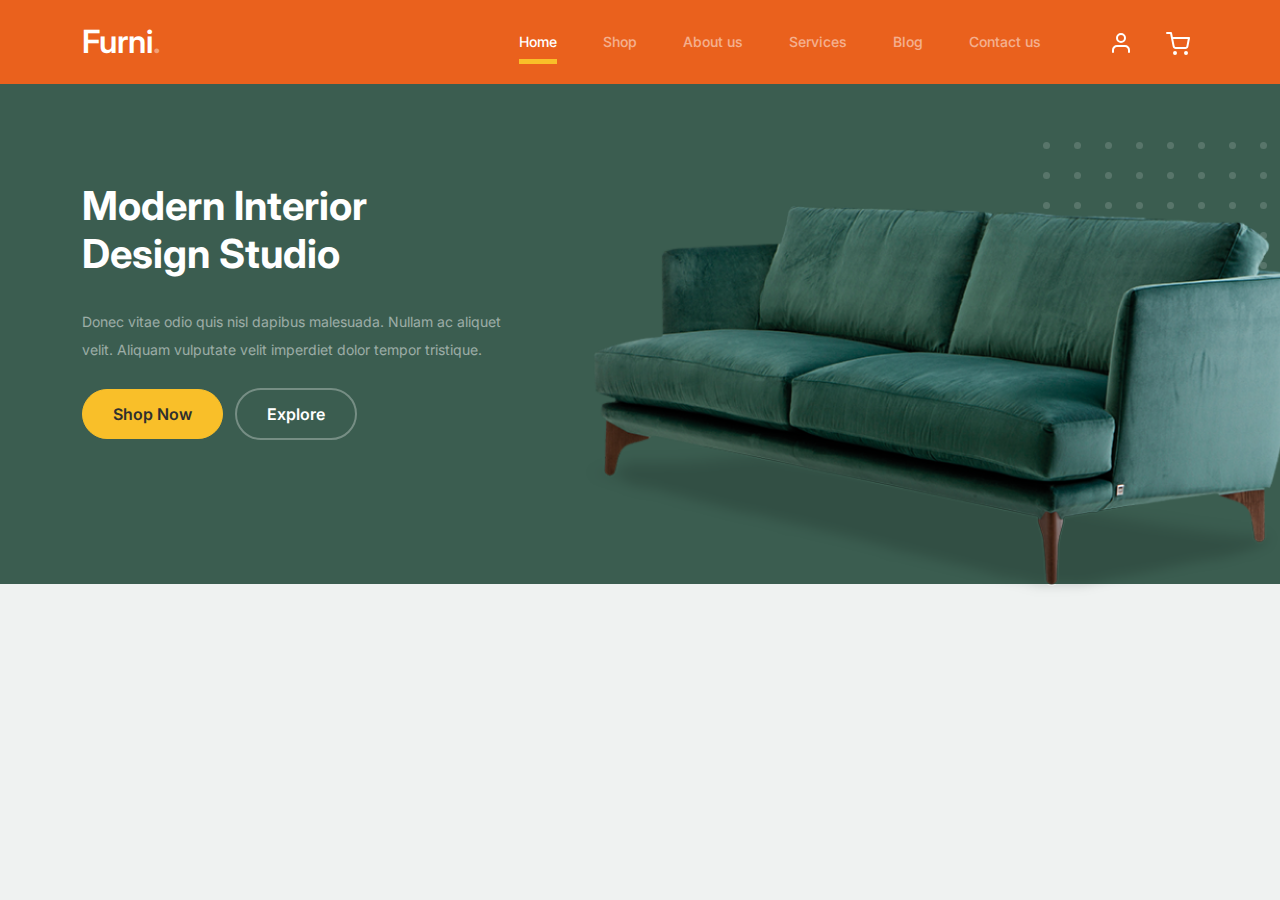
==== commit 3ecc3ec0: "Update index.html" ====
--- a/index.html
+++ b/index.html
@@ -1,546 +1,88 @@
-<!-- /*
-* Bootstrap 5
-* Template Name: Furni
-* Template Author: Untree.co
-* Template URI: https://untree.co/
-* License: https://creativecommons.org/licenses/by/3.0/
-*/ -->
 <!doctype html>
 <html lang="en">
 <head>
+  <!-- Meta tags per la configurazione della pagina -->
   <meta charset="utf-8">
   <meta name="viewport" content="width=device-width, initial-scale=1, shrink-to-fit=no">
   <meta name="author" content="Untree.co">
   <link rel="shortcut icon" href="favicon.png">
 
+  <!-- Descrizione e parole chiave per il SEO -->
   <meta name="description" content="" />
   <meta name="keywords" content="bootstrap, bootstrap4" />
 
-		<!-- Bootstrap CSS -->
-		<link href="css/bootstrap.min.css" rel="stylesheet">
-		<link href="https://cdnjs.cloudflare.com/ajax/libs/font-awesome/6.0.0-beta3/css/all.min.css" rel="stylesheet">
-		<link href="css/tiny-slider.css" rel="stylesheet">
-		<link href="css/style.css" rel="stylesheet">
-		<title>Furni Free Bootstrap 5 Template for Furniture and Interior Design Websites by Untree.co </title>
-	</head>
+  <!-- Collegamenti ai file CSS esterni e locali -->
+  <link href="css/bootstrap.min.css" rel="stylesheet">
+  <link href="https://cdnjs.cloudflare.com/ajax/libs/font-awesome/6.0.0-beta3/css/all.min.css" rel="stylesheet">
+  <link href="css/tiny-slider.css" rel="stylesheet">
+  <link href="css/style.css" rel="stylesheet">
+  <title>Furni Free Bootstrap 5 Template for Furniture and Interior Design Websites by Untree.co</title>
+</head>
 
-	<body>
+<body>
+  <!-- Inizio della sezione di navigazione -->
+  <nav class="custom-navbar navbar navbar navbar-expand-md navbar-dark bg-dark" aria-label="Furni navigation bar">
+    <div class="container">
+      <a class="navbar-brand" href="index.html">Furni<span>.</span></a>
 
-		<!-- Start Header/Navigation -->
-		<nav class="custom-navbar navbar navbar navbar-expand-md navbar-dark bg-dark" arial-label="Furni navigation bar">
+      <!-- Bottone per il menu a tendina su dispositivi mobili -->
+      <button class="navbar-toggler" type="button" data-bs-toggle="collapse" data-bs-target="#navbarsFurni" aria-controls="navbarsFurni" aria-expanded="false" aria-label="Toggle navigation">
+        <span class="navbar-toggler-icon"></span>
+      </button>
 
-			<div class="container">
-				<a class="navbar-brand" href="index.html">Furni<span>.</span></a>
+      <!-- Menu di navigazione -->
+      <div class="collapse navbar-collapse" id="navbarsFurni">
+        <ul class="custom-navbar-nav navbar-nav ms-auto mb-2 mb-md-0">
+          <li class="nav-item active">
+            <a class="nav-link" href="index.html">Home</a>
+          </li>
+          <li><a class="nav-link" href="shop.html">Shop</a></li>
+          <li><a class="nav-link" href="about.html">About us</a></li>
+          <li><a class="nav-link" href="services.html">Services</a></li>
+          <li><a class="nav-link" href="blog.html">Blog</a></li>
+          <li><a class="nav-link" href="contact.html">Contact us</a></li>
+        </ul>
 
-				<button class="navbar-toggler" type="button" data-bs-toggle="collapse" data-bs-target="#navbarsFurni" aria-controls="navbarsFurni" aria-expanded="false" aria-label="Toggle navigation">
-					<span class="navbar-toggler-icon"></span>
-				</button>
+        <!-- Icone per utente e carrello -->
+        <ul class="custom-navbar-cta navbar-nav mb-2 mb-md-0 ms-5">
+          <li><a class="nav-link" href="#"><img src="images/user.svg" alt="User"></a></li>
+          <li><a class="nav-link" href="cart.html"><img src="images/cart.svg" alt="Cart"></a></li>
+        </ul>
+      </div>
+    </div>
+  </nav>
+  <!-- Fine della sezione di navigazione -->
 
-				<div class="collapse navbar-collapse" id="navbarsFurni">
-					<ul class="custom-navbar-nav navbar-nav ms-auto mb-2 mb-md-0">
-						<li class="nav-item active">
-							<a class="nav-link" href="index.html">Home</a>
-						</li>
-						<li><a class="nav-link" href="shop.html">Shop</a></li>
-						<li><a class="nav-link" href="about.html">About us</a></li>
-						<li><a class="nav-link" href="services.html">Services</a></li>
-						<li><a class="nav-link" href="blog.html">Blog</a></li>
-						<li><a class="nav-link" href="contact.html">Contact us</a></li>
-					</ul>
+  <!-- Sezione Hero (intestazione principale) -->
+  <div class="hero">
+    <div class="container">
+      <div class="row justify-content-between">
+        <div class="col-lg-5">
+          <div class="intro-excerpt">
+            <h1>Modern Interior <span class="d-block">Design Studio</span></h1>
+            <p class="mb-4">Donec vitae odio quis nisl dapibus malesuada. Nullam ac aliquet velit. Aliquam vulputate velit imperdiet dolor tempor tristique.</p>
+            <p>
+              <a href="" class="btn btn-secondary me-2">Shop Now</a>
+              <a href="#" class="btn btn-white-outline">Explore</a>
+            </p>
+          </div>
+        </div>
+        <div class="col-lg-7">
+          <div class="hero-img-wrap">
+            <img src="images/couch.png" class="img-fluid" alt="Couch">
+          </div>
+        </div>
+      </div>
+    </div>
+  </div>
+  <!-- Fine della sezione Hero -->
 
-					<ul class="custom-navbar-cta navbar-nav mb-2 mb-md-0 ms-5">
-						<li><a class="nav-link" href="#"><img src="images/user.svg"></a></li>
-						<li><a class="nav-link" href="cart.html"><img src="images/cart.svg"></a></li>
-					</ul>
-				</div>
-			</div>
-				
-		</nav>
-		<!-- End Header/Navigation -->
+  <!-- Altre sezioni (Product, Why Choose Us, ecc.) -->
+  <!-- ... -->
 
-		<!-- Start Hero Section -->
-			<div class="hero">
-				<div class="container">
-					<div class="row justify-content-between">
-						<div class="col-lg-5">
-							<div class="intro-excerpt">
-								<h1>Modern Interior <span clsas="d-block">Design Studio</span></h1>
-								<p class="mb-4">Donec vitae odio quis nisl dapibus malesuada. Nullam ac aliquet velit. Aliquam vulputate velit imperdiet dolor tempor tristique.</p>
-								<p><a href="" class="btn btn-secondary me-2">Shop Now</a><a href="#" class="btn btn-white-outline">Explore</a></p>
-							</div>
-						</div>
-						<div class="col-lg-7">
-							<div class="hero-img-wrap">
-								<img src="images/couch.png" class="img-fluid">
-							</div>
-						</div>
-					</div>
-				</div>
-			</div>
-		<!-- End Hero Section -->
-
-		<!-- Start Product Section -->
-		<div class="product-section">
-			<div class="container">
-				<div class="row">
-
-					<!-- Start Column 1 -->
-					<div class="col-md-12 col-lg-3 mb-5 mb-lg-0">
-						<h2 class="mb-4 section-title">Crafted with excellent material.</h2>
-						<p class="mb-4">Donec vitae odio quis nisl dapibus malesuada. Nullam ac aliquet velit. Aliquam vulputate velit imperdiet dolor tempor tristique. </p>
-						<p><a href="shop.html" class="btn">Explore</a></p>
-					</div> 
-					<!-- End Column 1 -->
-
-					<!-- Start Column 2 -->
-					<div class="col-12 col-md-4 col-lg-3 mb-5 mb-md-0">
-						<a class="product-item" href="cart.html">
-							<img src="images/product-1.png" class="img-fluid product-thumbnail">
-							<h3 class="product-title">Nordic Chair</h3>
-							<strong class="product-price">$50.00</strong>
-
-							<span class="icon-cross">
-								<img src="images/cross.svg" class="img-fluid">
-							</span>
-						</a>
-					</div> 
-					<!-- End Column 2 -->
-
-					<!-- Start Column 3 -->
-					<div class="col-12 col-md-4 col-lg-3 mb-5 mb-md-0">
-						<a class="product-item" href="cart.html">
-							<img src="images/product-2.png" class="img-fluid product-thumbnail">
-							<h3 class="product-title">Kruzo Aero Chair</h3>
-							<strong class="product-price">$78.00</strong>
-
-							<span class="icon-cross">
-								<img src="images/cross.svg" class="img-fluid">
-							</span>
-						</a>
-					</div>
-					<!-- End Column 3 -->
-
-					<!-- Start Column 4 -->
-					<div class="col-12 col-md-4 col-lg-3 mb-5 mb-md-0">
-						<a class="product-item" href="cart.html">
-							<img src="images/product-3.png" class="img-fluid product-thumbnail">
-							<h3 class="product-title">Ergonomic Chair</h3>
-							<strong class="product-price">$43.00</strong>
-
-							<span class="icon-cross">
-								<img src="images/cross.svg" class="img-fluid">
-							</span>
-						</a>
-					</div>
-					<!-- End Column 4 -->
-
-				</div>
-			</div>
-		</div>
-		<!-- End Product Section -->
-
-		<!-- Start Why Choose Us Section -->
-		<div class="why-choose-section">
-			<div class="container">
-				<div class="row justify-content-between">
-					<div class="col-lg-6">
-						<h2 class="section-title">Why Choose Us</h2>
-						<p>Donec vitae odio quis nisl dapibus malesuada. Nullam ac aliquet velit. Aliquam vulputate velit imperdiet dolor tempor tristique.</p>
-
-						<div class="row my-5">
-							<div class="col-6 col-md-6">
-								<div class="feature">
-									<div class="icon">
-										<img src="images/truck.svg" alt="Image" class="imf-fluid">
-									</div>
-									<h3>Fast &amp; Free Shipping</h3>
-									<p>Donec vitae odio quis nisl dapibus malesuada. Nullam ac aliquet velit. Aliquam vulputate.</p>
-								</div>
-							</div>
-
-							<div class="col-6 col-md-6">
-								<div class="feature">
-									<div class="icon">
-										<img src="images/bag.svg" alt="Image" class="imf-fluid">
-									</div>
-									<h3>Easy to Shop</h3>
-									<p>Donec vitae odio quis nisl dapibus malesuada. Nullam ac aliquet velit. Aliquam vulputate.</p>
-								</div>
-							</div>
-
-							<div class="col-6 col-md-6">
-								<div class="feature">
-									<div class="icon">
-										<img src="images/support.svg" alt="Image" class="imf-fluid">
-									</div>
-									<h3>24/7 Support</h3>
-									<p>Donec vitae odio quis nisl dapibus malesuada. Nullam ac aliquet velit. Aliquam vulputate.</p>
-								</div>
-							</div>
-
-							<div class="col-6 col-md-6">
-								<div class="feature">
-									<div class="icon">
-										<img src="images/return.svg" alt="Image" class="imf-fluid">
-									</div>
-									<h3>Hassle Free Returns</h3>
-									<p>Donec vitae odio quis nisl dapibus malesuada. Nullam ac aliquet velit. Aliquam vulputate.</p>
-								</div>
-							</div>
-
-						</div>
-					</div>
-
-					<div class="col-lg-5">
-						<div class="img-wrap">
-							<img src="images/why-choose-us-img.jpg" alt="Image" class="img-fluid">
-						</div>
-					</div>
-
-				</div>
-			</div>
-		</div>
-		<!-- End Why Choose Us Section -->
-
-		<!-- Start We Help Section -->
-		<div class="we-help-section">
-			<div class="container">
-				<div class="row justify-content-between">
-					<div class="col-lg-7 mb-5 mb-lg-0">
-						<div class="imgs-grid">
-							<div class="grid grid-1"><img src="images/img-grid-1.jpg" alt="Untree.co"></div>
-							<div class="grid grid-2"><img src="images/img-grid-2.jpg" alt="Untree.co"></div>
-							<div class="grid grid-3"><img src="images/img-grid-3.jpg" alt="Untree.co"></div>
-						</div>
-					</div>
-					<div class="col-lg-5 ps-lg-5">
-						<h2 class="section-title mb-4">We Help You Make Modern Interior Design</h2>
-						<p>Donec facilisis quam ut purus rutrum lobortis. Donec vitae odio quis nisl dapibus malesuada. Nullam ac aliquet velit. Aliquam vulputate velit imperdiet dolor tempor tristique. Pellentesque habitant morbi tristique senectus et netus et malesuada</p>
-
-						<ul class="list-unstyled custom-list my-4">
-							<li>Donec vitae odio quis nisl dapibus malesuada</li>
-							<li>Donec vitae odio quis nisl dapibus malesuada</li>
-							<li>Donec vitae odio quis nisl dapibus malesuada</li>
-							<li>Donec vitae odio quis nisl dapibus malesuada</li>
-						</ul>
-						<p><a herf="#" class="btn">Explore</a></p>
-					</div>
-				</div>
-			</div>
-		</div>
-		<!-- End We Help Section -->
-
-		<!-- Start Popular Product -->
-		<div class="popular-product">
-			<div class="container">
-				<div class="row">
-
-					<div class="col-12 col-md-6 col-lg-4 mb-4 mb-lg-0">
-						<div class="product-item-sm d-flex">
-							<div class="thumbnail">
-								<img src="images/product-1.png" alt="Image" class="img-fluid">
-							</div>
-							<div class="pt-3">
-								<h3>Nordic Chair</h3>
-								<p>Donec facilisis quam ut purus rutrum lobortis. Donec vitae odio </p>
-								<p><a href="#">Read More</a></p>
-							</div>
-						</div>
-					</div>
-
-					<div class="col-12 col-md-6 col-lg-4 mb-4 mb-lg-0">
-						<div class="product-item-sm d-flex">
-							<div class="thumbnail">
-								<img src="images/product-2.png" alt="Image" class="img-fluid">
-							</div>
-							<div class="pt-3">
-								<h3>Kruzo Aero Chair</h3>
-								<p>Donec facilisis quam ut purus rutrum lobortis. Donec vitae odio </p>
-								<p><a href="#">Read More</a></p>
-							</div>
-						</div>
-					</div>
-
-					<div class="col-12 col-md-6 col-lg-4 mb-4 mb-lg-0">
-						<div class="product-item-sm d-flex">
-							<div class="thumbnail">
-								<img src="images/product-3.png" alt="Image" class="img-fluid">
-							</div>
-							<div class="pt-3">
-								<h3>Ergonomic Chair</h3>
-								<p>Donec facilisis quam ut purus rutrum lobortis. Donec vitae odio </p>
-								<p><a href="#">Read More</a></p>
-							</div>
-						</div>
-					</div>
-
-				</div>
-			</div>
-		</div>
-		<!-- End Popular Product -->
-
-		<!-- Start Testimonial Slider -->
-		<div class="testimonial-section">
-			<div class="container">
-				<div class="row">
-					<div class="col-lg-7 mx-auto text-center">
-						<h2 class="section-title">Testimonials</h2>
-					</div>
-				</div>
-
-				<div class="row justify-content-center">
-					<div class="col-lg-12">
-						<div class="testimonial-slider-wrap text-center">
-
-							<div id="testimonial-nav">
-								<span class="prev" data-controls="prev"><span class="fa fa-chevron-left"></span></span>
-								<span class="next" data-controls="next"><span class="fa fa-chevron-right"></span></span>
-							</div>
-
-							<div class="testimonial-slider">
-								
-								<div class="item">
-									<div class="row justify-content-center">
-										<div class="col-lg-8 mx-auto">
-
-											<div class="testimonial-block text-center">
-												<blockquote class="mb-5">
-													<p>&ldquo;Donec facilisis quam ut purus rutrum lobortis. Donec vitae odio quis nisl dapibus malesuada. Nullam ac aliquet velit. Aliquam vulputate velit imperdiet dolor tempor tristique. Pellentesque habitant morbi tristique senectus et netus et malesuada fames ac turpis egestas. Integer convallis volutpat dui quis scelerisque.&rdquo;</p>
-												</blockquote>
-
-												<div class="author-info">
-													<div class="author-pic">
-														<img src="images/person-1.png" alt="Maria Jones" class="img-fluid">
-													</div>
-													<h3 class="font-weight-bold">Maria Jones</h3>
-													<span class="position d-block mb-3">CEO, Co-Founder, XYZ Inc.</span>
-												</div>
-											</div>
-
-										</div>
-									</div>
-								</div> 
-								<!-- END item -->
-
-								<div class="item">
-									<div class="row justify-content-center">
-										<div class="col-lg-8 mx-auto">
-
-											<div class="testimonial-block text-center">
-												<blockquote class="mb-5">
-													<p>&ldquo;Donec facilisis quam ut purus rutrum lobortis. Donec vitae odio quis nisl dapibus malesuada. Nullam ac aliquet velit. Aliquam vulputate velit imperdiet dolor tempor tristique. Pellentesque habitant morbi tristique senectus et netus et malesuada fames ac turpis egestas. Integer convallis volutpat dui quis scelerisque.&rdquo;</p>
-												</blockquote>
-
-												<div class="author-info">
-													<div class="author-pic">
-														<img src="images/person-1.png" alt="Maria Jones" class="img-fluid">
-													</div>
-													<h3 class="font-weight-bold">Maria Jones</h3>
-													<span class="position d-block mb-3">CEO, Co-Founder, XYZ Inc.</span>
-												</div>
-											</div>
-
-										</div>
-									</div>
-								</div> 
-								<!-- END item -->
-
-								<div class="item">
-									<div class="row justify-content-center">
-										<div class="col-lg-8 mx-auto">
-
-											<div class="testimonial-block text-center">
-												<blockquote class="mb-5">
-													<p>&ldquo;Donec facilisis quam ut purus rutrum lobortis. Donec vitae odio quis nisl dapibus malesuada. Nullam ac aliquet velit. Aliquam vulputate velit imperdiet dolor tempor tristique. Pellentesque habitant morbi tristique senectus et netus et malesuada fames ac turpis egestas. Integer convallis volutpat dui quis scelerisque.&rdquo;</p>
-												</blockquote>
-
-												<div class="author-info">
-													<div class="author-pic">
-														<img src="images/person-1.png" alt="Maria Jones" class="img-fluid">
-													</div>
-													<h3 class="font-weight-bold">Maria Jones</h3>
-													<span class="position d-block mb-3">CEO, Co-Founder, XYZ Inc.</span>
-												</div>
-											</div>
-
-										</div>
-									</div>
-								</div> 
-								<!-- END item -->
-
-							</div>
-
-						</div>
-					</div>
-				</div>
-			</div>
-		</div>
-		<!-- End Testimonial Slider -->
-
-		<!-- Start Blog Section -->
-		<div class="blog-section">
-			<div class="container">
-				<div class="row mb-5">
-					<div class="col-md-6">
-						<h2 class="section-title">Recent Blog</h2>
-					</div>
-					<div class="col-md-6 text-start text-md-end">
-						<a href="#" class="more">View All Posts</a>
-					</div>
-				</div>
-
-				<div class="row">
-
-					<div class="col-12 col-sm-6 col-md-4 mb-4 mb-md-0">
-						<div class="post-entry">
-							<a href="#" class="post-thumbnail"><img src="images/post-1.jpg" alt="Image" class="img-fluid"></a>
-							<div class="post-content-entry">
-								<h3><a href="#">First Time Home Owner Ideas</a></h3>
-								<div class="meta">
-									<span>by <a href="#">Kristin Watson</a></span> <span>on <a href="#">Dec 19, 2021</a></span>
-								</div>
-							</div>
-						</div>
-					</div>
-
-					<div class="col-12 col-sm-6 col-md-4 mb-4 mb-md-0">
-						<div class="post-entry">
-							<a href="#" class="post-thumbnail"><img src="images/post-2.jpg" alt="Image" class="img-fluid"></a>
-							<div class="post-content-entry">
-								<h3><a href="#">How To Keep Your Furniture Clean</a></h3>
-								<div class="meta">
-									<span>by <a href="#">Robert Fox</a></span> <span>on <a href="#">Dec 15, 2021</a></span>
-								</div>
-							</div>
-						</div>
-					</div>
-
-					<div class="col-12 col-sm-6 col-md-4 mb-4 mb-md-0">
-						<div class="post-entry">
-							<a href="#" class="post-thumbnail"><img src="images/post-3.jpg" alt="Image" class="img-fluid"></a>
-							<div class="post-content-entry">
-								<h3><a href="#">Small Space Furniture Apartment Ideas</a></h3>
-								<div class="meta">
-									<span>by <a href="#">Kristin Watson</a></span> <span>on <a href="#">Dec 12, 2021</a></span>
-								</div>
-							</div>
-						</div>
-					</div>
-
-				</div>
-			</div>
-		</div>
-		<!-- End Blog Section -->	
-
-		<!-- Start Footer Section -->
-		<footer class="footer-section">
-			<div class="container relative">
-
-				<div class="sofa-img">
-					<img src="images/sofa.png" alt="Image" class="img-fluid">
-				</div>
-
-				<div class="row">
-					<div class="col-lg-8">
-						<div class="subscription-form">
-							<h3 class="d-flex align-items-center"><span class="me-1"><img src="images/envelope-outline.svg" alt="Image" class="img-fluid"></span><span>Subscribe to Newsletter</span></h3>
-
-							<form action="#" class="row g-3">
-								<div class="col-auto">
-									<input type="text" class="form-control" placeholder="Enter your name">
-								</div>
-								<div class="col-auto">
-									<input type="email" class="form-control" placeholder="Enter your email">
-								</div>
-								<div class="col-auto">
-									<button class="btn btn-primary">
-										<span class="fa fa-paper-plane"></span>
-									</button>
-								</div>
-							</form>
-
-						</div>
-					</div>
-				</div>
-
-				<div class="row g-5 mb-5">
-					<div class="col-lg-4">
-						<div class="mb-4 footer-logo-wrap"><a href="#" class="footer-logo">Furni<span>.</span></a></div>
-						<p class="mb-4">Donec facilisis quam ut purus rutrum lobortis. Donec vitae odio quis nisl dapibus malesuada. Nullam ac aliquet velit. Aliquam vulputate velit imperdiet dolor tempor tristique. Pellentesque habitant</p>
-
-						<ul class="list-unstyled custom-social">
-							<li><a href="#"><span class="fa fa-brands fa-facebook-f"></span></a></li>
-							<li><a href="#"><span class="fa fa-brands fa-twitter"></span></a></li>
-							<li><a href="#"><span class="fa fa-brands fa-instagram"></span></a></li>
-							<li><a href="#"><span class="fa fa-brands fa-linkedin"></span></a></li>
-						</ul>
-					</div>
-
-					<div class="col-lg-8">
-						<div class="row links-wrap">
-							<div class="col-6 col-sm-6 col-md-3">
-								<ul class="list-unstyled">
-									<li><a href="#">About us</a></li>
-									<li><a href="#">Services</a></li>
-									<li><a href="#">Blog</a></li>
-									<li><a href="#">Contact us</a></li>
-								</ul>
-							</div>
-
-							<div class="col-6 col-sm-6 col-md-3">
-								<ul class="list-unstyled">
-									<li><a href="#">Support</a></li>
-									<li><a href="#">Knowledge base</a></li>
-									<li><a href="#">Live chat</a></li>
-								</ul>
-							</div>
-
-							<div class="col-6 col-sm-6 col-md-3">
-								<ul class="list-unstyled">
-									<li><a href="#">Jobs</a></li>
-									<li><a href="#">Our team</a></li>
-									<li><a href="#">Leadership</a></li>
-									<li><a href="#">Privacy Policy</a></li>
-								</ul>
-							</div>
-
-							<div class="col-6 col-sm-6 col-md-3">
-								<ul class="list-unstyled">
-									<li><a href="#">Nordic Chair</a></li>
-									<li><a href="#">Kruzo Aero</a></li>
-									<li><a href="#">Ergonomic Chair</a></li>
-								</ul>
-							</div>
-						</div>
-					</div>
-
-				</div>
-
-				<div class="border-top copyright">
-					<div class="row pt-4">
-						<div class="col-lg-6">
-							<p class="mb-2 text-center text-lg-start">Copyright &copy;<script>document.write(new Date().getFullYear());</script>. All Rights Reserved. &mdash; Designed with love by <a href="https://untree.co">Untree.co</a> Distributed By <a hreff="https://themewagon.com">ThemeWagon</a>  <!-- License information: https://untree.co/license/ -->
-            </p>
-						</div>
-
-						<div class="col-lg-6 text-center text-lg-end">
-							<ul class="list-unstyled d-inline-flex ms-auto">
-								<li class="me-4"><a href="#">Terms &amp; Conditions</a></li>
-								<li><a href="#">Privacy Policy</a></li>
-							</ul>
-						</div>
-
-					</div>
-				</div>
-
-			</div>
-		</footer>
-		<!-- End Footer Section -->	
-
-
-		<script src="js/bootstrap.bundle.min.js"></script>
-		<script src="js/tiny-slider.js"></script>
-		<script src="js/custom.js"></script>
-	</body>
-
+  <!-- Collegamenti ai file JavaScript -->
+  <script src="js/bootstrap.bundle.min.js"></script>
+  <script src="js/tiny-slider.js"></script>
+  <script src="js/custom.js"></script>
+</body>
 </html>
--- a/css/tiny-slider.css
+++ b/css/tiny-slider.css
@@ -0,0 +1,3 @@
+.tns-outer{padding:0 !important}.tns-outer [hidden]{display:none !important}.tns-outer [aria-controls],.tns-outer [data-action]{cursor:pointer}.tns-slider{-webkit-transition:all 0s;-moz-transition:all 0s;transition:all 0s}.tns-slider>.tns-item{-webkit-box-sizing:border-box;-moz-box-sizing:border-box;box-sizing:border-box}.tns-horizontal.tns-subpixel{white-space:nowrap}.tns-horizontal.tns-subpixel>.tns-item{display:inline-block;vertical-align:top;white-space:normal}.tns-horizontal.tns-no-subpixel:after{content:'';display:table;clear:both}.tns-horizontal.tns-no-subpixel>.tns-item{float:left}.tns-horizontal.tns-carousel.tns-no-subpixel>.tns-item{margin-right:-100%}.tns-no-calc{position:relative;left:0}.tns-gallery{position:relative;left:0;min-height:1px}.tns-gallery>.tns-item{position:absolute;left:-100%;-webkit-transition:transform 0s, opacity 0s;-moz-transition:transform 0s, opacity 0s;transition:transform 0s, opacity 0s}.tns-gallery>.tns-slide-active{position:relative;left:auto !important}.tns-gallery>.tns-moving{-webkit-transition:all 0.25s;-moz-transition:all 0.25s;transition:all 0.25s}.tns-autowidth{display:inline-block}.tns-lazy-img{-webkit-transition:opacity 0.6s;-moz-transition:opacity 0.6s;transition:opacity 0.6s;opacity:0.6}.tns-lazy-img.tns-complete{opacity:1}.tns-ah{-webkit-transition:height 0s;-moz-transition:height 0s;transition:height 0s}.tns-ovh{overflow:hidden}.tns-visually-hidden{position:absolute;left:-10000em}.tns-transparent{opacity:0;visibility:hidden}.tns-fadeIn{opacity:1;filter:alpha(opacity=100);z-index:0}.tns-normal,.tns-fadeOut{opacity:0;filter:alpha(opacity=0);z-index:-1}.tns-vpfix{white-space:nowrap}.tns-vpfix>div,.tns-vpfix>li{display:inline-block}.tns-t-subp2{margin:0 auto;width:310px;position:relative;height:10px;overflow:hidden}.tns-t-ct{width:2333.3333333%;width:-webkit-calc(100% * 70 / 3);width:-moz-calc(100% * 70 / 3);width:calc(100% * 70 / 3);position:absolute;right:0}.tns-t-ct:after{content:'';display:table;clear:both}.tns-t-ct>div{width:1.4285714%;width:-webkit-calc(100% / 70);width:-moz-calc(100% / 70);width:calc(100% / 70);height:10px;float:left}
+
+/*# sourceMappingURL=sourcemaps/tiny-slider.css.map */--- a/css/style.css
+++ b/css/style.css
@@ -0,0 +1,706 @@
+
+@import url("https://fonts.googleapis.com/css2?family=Inter:wght@400;500;600;700;800&display=swap");
+body {
+  overflow-x: hidden;
+  position: relative; }
+
+body {
+  font-family: "Inter", sans-serif;
+  font-weight: 400;
+  line-height: 28px;
+  color: #6a6a6a;
+  font-size: 14px;
+  background-color: #eff2f1; }
+
+a {
+  text-decoration: none;
+  -webkit-transition: .3s all ease;
+  -o-transition: .3s all ease;
+  transition: .3s all ease;
+  color: #2f2f2f;
+  text-decoration: underline; }
+  a:hover {
+    color: #ea611d;
+    text-decoration: none; }
+  a.more {
+    font-weight: 600; }
+
+.custom-navbar {
+  background: #ea611d !important;
+  padding-top: 20px;
+  padding-bottom: 20px; }
+  .custom-navbar .navbar-brand {
+    font-size: 32px;
+    font-weight: 600; }
+    .custom-navbar .navbar-brand > span {
+      opacity: .4; }
+  .custom-navbar .navbar-toggler {
+    border-color: transparent; }
+    .custom-navbar .navbar-toggler:active, .custom-navbar .navbar-toggler:focus {
+      -webkit-box-shadow: none;
+      box-shadow: none;
+      outline: none; }
+  @media (min-width: 992px) {
+    .custom-navbar .custom-navbar-nav li {
+      margin-left: 15px;
+      margin-right: 15px; } }
+  .custom-navbar .custom-navbar-nav li a {
+    font-weight: 500;
+    color: #ffffff !important;
+    opacity: .5;
+    -webkit-transition: .3s all ease;
+    -o-transition: .3s all ease;
+    transition: .3s all ease;
+    position: relative; }
+    @media (min-width: 768px) {
+      .custom-navbar .custom-navbar-nav li a:before {
+        content: "";
+        position: absolute;
+        bottom: 0;
+        left: 8px;
+        right: 8px;
+        background: #f9bf29;
+        height: 5px;
+        opacity: 1;
+        visibility: visible;
+        width: 0;
+        -webkit-transition: .15s all ease-out;
+        -o-transition: .15s all ease-out;
+        transition: .15s all ease-out; } }
+    .custom-navbar .custom-navbar-nav li a:hover {
+      opacity: 1; }
+      .custom-navbar .custom-navbar-nav li a:hover:before {
+        width: calc(100% - 16px); }
+  .custom-navbar .custom-navbar-nav li.active a {
+    opacity: 1; }
+    .custom-navbar .custom-navbar-nav li.active a:before {
+      width: calc(100% - 16px); }
+  .custom-navbar .custom-navbar-cta {
+    margin-left: 0 !important;
+    -webkit-box-orient: horizontal;
+    -webkit-box-direction: normal;
+    -ms-flex-direction: row;
+    flex-direction: row; }
+    @media (min-width: 768px) {
+      .custom-navbar .custom-navbar-cta {
+        margin-left: 40px !important; } }
+    .custom-navbar .custom-navbar-cta li {
+      margin-left: 0px;
+      margin-right: 0px; }
+      .custom-navbar .custom-navbar-cta li:first-child {
+        margin-right: 20px; }
+
+.hero {
+  background: #3b5d50;
+  padding: calc(4rem - 30px) 0 0rem 0; }
+  @media (min-width: 768px) {
+    .hero {
+      padding: calc(4rem - 30px) 0 4rem 0; } }
+  @media (min-width: 992px) {
+    .hero {
+      padding: calc(8rem - 30px) 0 8rem 0; } }
+  .hero .intro-excerpt {
+    position: relative;
+    z-index: 4; }
+    @media (min-width: 992px) {
+      .hero .intro-excerpt {
+        max-width: 450px; } }
+  .hero h1 {
+    font-weight: 700;
+    color: #ffffff;
+    margin-bottom: 30px; }
+    @media (min-width: 1400px) {
+      .hero h1 {
+        font-size: 54px; } }
+  .hero p {
+    color: rgba(255, 255, 255, 0.5);
+    margin-botom: 30px; }
+  .hero .hero-img-wrap {
+    position: relative; }
+    .hero .hero-img-wrap img {
+      position: relative;
+      top: 0px;
+      right: 0px;
+      z-index: 2;
+      max-width: 780px;
+      left: -20px; }
+      @media (min-width: 768px) {
+        .hero .hero-img-wrap img {
+          right: 0px;
+          left: -100px; } }
+      @media (min-width: 992px) {
+        .hero .hero-img-wrap img {
+          left: 0px;
+          top: -80px;
+          position: absolute;
+          right: -50px; } }
+      @media (min-width: 1200px) {
+        .hero .hero-img-wrap img {
+          left: 0px;
+          top: -80px;
+          right: -100px; } }
+    .hero .hero-img-wrap:after {
+      content: "";
+      position: absolute;
+      width: 255px;
+      height: 217px;
+      background-image: url("../images/dots-light.svg");
+      background-size: contain;
+      background-repeat: no-repeat;
+      right: -100px;
+      top: -0px; }
+      @media (min-width: 1200px) {
+        .hero .hero-img-wrap:after {
+          top: -40px; } }
+
+.btn {
+  font-weight: 600;
+  padding: 12px 30px;
+  border-radius: 30px;
+  color: #ffffff;
+  background: #2f2f2f;
+  border-color: #2f2f2f; }
+  .btn:hover {
+    color: #ffffff;
+    background: #222222;
+    border-color: #222222; }
+  .btn:active, .btn:focus {
+    outline: none !important;
+    -webkit-box-shadow: none;
+    box-shadow: none; }
+  .btn.btn-primary {
+    background: #3b5d50;
+    border-color: #3b5d50; }
+    .btn.btn-primary:hover {
+      background: #314d43;
+      border-color: #314d43; }
+  .btn.btn-secondary {
+    color: #2f2f2f;
+    background: #f9bf29;
+    border-color: #f9bf29; }
+    .btn.btn-secondary:hover {
+      background: #f8b810;
+      border-color: #f8b810; }
+  .btn.btn-white-outline {
+    background: transparent;
+    border-width: 2px;
+    border-color: rgba(255, 255, 255, 0.3); }
+    .btn.btn-white-outline:hover {
+      border-color: white;
+      color: #ffffff; }
+
+.section-title {
+  color: #2f2f2f; }
+
+.product-section {
+  padding: 7rem 0; }
+  .product-section .product-item {
+    text-align: center;
+    text-decoration: none;
+    display: block;
+    position: relative;
+    padding-bottom: 50px;
+    cursor: pointer; }
+    .product-section .product-item .product-thumbnail {
+      margin-bottom: 30px;
+      position: relative;
+      top: 0;
+      -webkit-transition: .3s all ease;
+      -o-transition: .3s all ease;
+      transition: .3s all ease; }
+    .product-section .product-item h3 {
+      font-weight: 600;
+      font-size: 16px; }
+    .product-section .product-item strong {
+      font-weight: 800 !important;
+      font-size: 18px !important; }
+    .product-section .product-item h3, .product-section .product-item strong {
+      color: #2f2f2f;
+      text-decoration: none; }
+    .product-section .product-item .icon-cross {
+      position: absolute;
+      width: 35px;
+      height: 35px;
+      display: inline-block;
+      background: #2f2f2f;
+      bottom: 15px;
+      left: 50%;
+      -webkit-transform: translateX(-50%);
+      -ms-transform: translateX(-50%);
+      transform: translateX(-50%);
+      margin-bottom: -17.5px;
+      border-radius: 50%;
+      opacity: 0;
+      visibility: hidden;
+      -webkit-transition: .3s all ease;
+      -o-transition: .3s all ease;
+      transition: .3s all ease; }
+      .product-section .product-item .icon-cross img {
+        position: absolute;
+        left: 50%;
+        top: 50%;
+        -webkit-transform: translate(-50%, -50%);
+        -ms-transform: translate(-50%, -50%);
+        transform: translate(-50%, -50%); }
+    .product-section .product-item:before {
+      bottom: 0;
+      left: 0;
+      right: 0;
+      position: absolute;
+      content: "";
+      background: #dce5e4;
+      height: 0%;
+      z-index: -1;
+      border-radius: 10px;
+      -webkit-transition: .3s all ease;
+      -o-transition: .3s all ease;
+      transition: .3s all ease; }
+    .product-section .product-item:hover .product-thumbnail {
+      top: -25px; }
+    .product-section .product-item:hover .icon-cross {
+      bottom: 0;
+      opacity: 1;
+      visibility: visible; }
+    .product-section .product-item:hover:before {
+      height: 70%; }
+
+.why-choose-section {
+  padding: 7rem 0; }
+  .why-choose-section .img-wrap {
+    position: relative; }
+    .why-choose-section .img-wrap:before {
+      position: absolute;
+      content: "";
+      width: 255px;
+      height: 217px;
+      background-image: url("../images/dots-yellow.svg");
+      background-repeat: no-repeat;
+      background-size: contain;
+      -webkit-transform: translate(-40%, -40%);
+      -ms-transform: translate(-40%, -40%);
+      transform: translate(-40%, -40%);
+      z-index: -1; }
+    .why-choose-section .img-wrap img {
+      border-radius: 20px; }
+
+.feature {
+  margin-bottom: 30px; }
+  .feature .icon {
+    display: inline-block;
+    position: relative;
+    margin-bottom: 20px; }
+    .feature .icon:before {
+      content: "";
+      width: 33px;
+      height: 33px;
+      position: absolute;
+      background: rgba(59, 93, 80, 0.2);
+      border-radius: 50%;
+      right: -8px;
+      bottom: 0; }
+  .feature h3 {
+    font-size: 14px;
+    color: #2f2f2f; }
+  .feature p {
+    font-size: 14px;
+    line-height: 22px;
+    color: #6a6a6a; }
+
+.we-help-section {
+  padding: 7rem 0; }
+  .we-help-section .imgs-grid {
+    display: -ms-grid;
+    display: grid;
+    -ms-grid-columns: (1fr)[27];
+    grid-template-columns: repeat(27, 1fr);
+    position: relative; }
+    .we-help-section .imgs-grid:before {
+      position: absolute;
+      content: "";
+      width: 255px;
+      height: 217px;
+      background-image: url("../images/dots-green.svg");
+      background-size: contain;
+      background-repeat: no-repeat;
+      -webkit-transform: translate(-40%, -40%);
+      -ms-transform: translate(-40%, -40%);
+      transform: translate(-40%, -40%);
+      z-index: -1; }
+    .we-help-section .imgs-grid .grid {
+      position: relative; }
+      .we-help-section .imgs-grid .grid img {
+        border-radius: 20px;
+        max-width: 100%; }
+      .we-help-section .imgs-grid .grid.grid-1 {
+        -ms-grid-column: 1;
+        -ms-grid-column-span: 18;
+        grid-column: 1 / span 18;
+        -ms-grid-row: 1;
+        -ms-grid-row-span: 27;
+        grid-row: 1 / span 27; }
+      .we-help-section .imgs-grid .grid.grid-2 {
+        -ms-grid-column: 19;
+        -ms-grid-column-span: 27;
+        grid-column: 19 / span 27;
+        -ms-grid-row: 1;
+        -ms-grid-row-span: 5;
+        grid-row: 1 / span 5;
+        padding-left: 20px; }
+      .we-help-section .imgs-grid .grid.grid-3 {
+        -ms-grid-column: 14;
+        -ms-grid-column-span: 16;
+        grid-column: 14 / span 16;
+        -ms-grid-row: 6;
+        -ms-grid-row-span: 27;
+        grid-row: 6 / span 27;
+        padding-top: 20px; }
+
+.custom-list {
+  width: 100%; }
+  .custom-list li {
+    display: inline-block;
+    width: calc(50% - 20px);
+    margin-bottom: 12px;
+    line-height: 1.5;
+    position: relative;
+    padding-left: 20px; }
+    .custom-list li:before {
+      content: "";
+      width: 8px;
+      height: 8px;
+      border-radius: 50%;
+      border: 2px solid #3b5d50;
+      position: absolute;
+      left: 0;
+      top: 8px; }
+
+.popular-product {
+  padding: 0 0 7rem 0; }
+  .popular-product .product-item-sm h3 {
+    font-size: 14px;
+    font-weight: 700;
+    color: #2f2f2f; }
+  .popular-product .product-item-sm a {
+    text-decoration: none;
+    color: #2f2f2f;
+    -webkit-transition: .3s all ease;
+    -o-transition: .3s all ease;
+    transition: .3s all ease; }
+    .popular-product .product-item-sm a:hover {
+      color: rgba(47, 47, 47, 0.5); }
+  .popular-product .product-item-sm p {
+    line-height: 1.4;
+    margin-bottom: 10px;
+    font-size: 14px; }
+  .popular-product .product-item-sm .thumbnail {
+    margin-right: 10px;
+    -webkit-box-flex: 0;
+    -ms-flex: 0 0 120px;
+    flex: 0 0 120px;
+    position: relative; }
+    .popular-product .product-item-sm .thumbnail:before {
+      content: "";
+      position: absolute;
+      border-radius: 20px;
+      background: #dce5e4;
+      width: 98px;
+      height: 98px;
+      top: 50%;
+      left: 50%;
+      -webkit-transform: translate(-50%, -50%);
+      -ms-transform: translate(-50%, -50%);
+      transform: translate(-50%, -50%);
+      z-index: -1; }
+
+.testimonial-section {
+  padding: 3rem 0 7rem 0; }
+
+.testimonial-slider-wrap {
+  position: relative; }
+  .testimonial-slider-wrap .tns-inner {
+    padding-top: 30px; }
+  .testimonial-slider-wrap .item .testimonial-block blockquote {
+    font-size: 16px; }
+    @media (min-width: 768px) {
+      .testimonial-slider-wrap .item .testimonial-block blockquote {
+        line-height: 32px;
+        font-size: 18px; } }
+  .testimonial-slider-wrap .item .testimonial-block .author-info .author-pic {
+    margin-bottom: 20px; }
+    .testimonial-slider-wrap .item .testimonial-block .author-info .author-pic img {
+      max-width: 80px;
+      border-radius: 50%; }
+  .testimonial-slider-wrap .item .testimonial-block .author-info h3 {
+    font-size: 14px;
+    font-weight: 700;
+    color: #2f2f2f;
+    margin-bottom: 0; }
+  .testimonial-slider-wrap #testimonial-nav {
+    position: absolute;
+    top: 50%;
+    z-index: 99;
+    width: 100%;
+    display: none; }
+    @media (min-width: 768px) {
+      .testimonial-slider-wrap #testimonial-nav {
+        display: block; } }
+    .testimonial-slider-wrap #testimonial-nav > span {
+      cursor: pointer;
+      position: absolute;
+      width: 58px;
+      height: 58px;
+      line-height: 58px;
+      border-radius: 50%;
+      background: rgba(59, 93, 80, 0.1);
+      color: #2f2f2f;
+      -webkit-transition: .3s all ease;
+      -o-transition: .3s all ease;
+      transition: .3s all ease; }
+      .testimonial-slider-wrap #testimonial-nav > span:hover {
+        background: #3b5d50;
+        color: #ffffff; }
+    .testimonial-slider-wrap #testimonial-nav .prev {
+      left: -10px; }
+    .testimonial-slider-wrap #testimonial-nav .next {
+      right: 0; }
+  .testimonial-slider-wrap .tns-nav {
+    position: absolute;
+    bottom: -50px;
+    left: 50%;
+    -webkit-transform: translateX(-50%);
+    -ms-transform: translateX(-50%);
+    transform: translateX(-50%); }
+    .testimonial-slider-wrap .tns-nav button {
+      background: none;
+      border: none;
+      display: inline-block;
+      position: relative;
+      width: 0 !important;
+      height: 7px !important;
+      margin: 2px; }
+      .testimonial-slider-wrap .tns-nav button:active, .testimonial-slider-wrap .tns-nav button:focus, .testimonial-slider-wrap .tns-nav button:hover {
+        outline: none;
+        -webkit-box-shadow: none;
+        box-shadow: none;
+        background: none; }
+      .testimonial-slider-wrap .tns-nav button:before {
+        display: block;
+        width: 7px;
+        height: 7px;
+        left: 0;
+        top: 0;
+        position: absolute;
+        content: "";
+        border-radius: 50%;
+        -webkit-transition: .3s all ease;
+        -o-transition: .3s all ease;
+        transition: .3s all ease;
+        background-color: #d6d6d6; }
+      .testimonial-slider-wrap .tns-nav button:hover:before, .testimonial-slider-wrap .tns-nav button.tns-nav-active:before {
+        background-color: #3b5d50; }
+
+.before-footer-section {
+  padding: 7rem 0 12rem 0 !important; }
+
+.blog-section {
+  padding: 7rem 0 12rem 0; }
+  .blog-section .post-entry a {
+    text-decoration: none; }
+  .blog-section .post-entry .post-thumbnail {
+    display: block;
+    margin-bottom: 20px; }
+    .blog-section .post-entry .post-thumbnail img {
+      border-radius: 20px;
+      -webkit-transition: .3s all ease;
+      -o-transition: .3s all ease;
+      transition: .3s all ease; }
+  .blog-section .post-entry .post-content-entry {
+    padding-left: 15px;
+    padding-right: 15px; }
+    .blog-section .post-entry .post-content-entry h3 {
+      font-size: 16px;
+      margin-bottom: 0;
+      font-weight: 600;
+      margin-bottom: 7px; }
+    .blog-section .post-entry .post-content-entry .meta {
+      font-size: 14px; }
+      .blog-section .post-entry .post-content-entry .meta a {
+        font-weight: 600; }
+  .blog-section .post-entry:hover .post-thumbnail img, .blog-section .post-entry:focus .post-thumbnail img {
+    opacity: .7; }
+
+.footer-section {
+  padding: 80px 0;
+  background: #ffffff; }
+  .footer-section .relative {
+    position: relative; }
+  .footer-section a {
+    text-decoration: none;
+    color: #2f2f2f;
+    -webkit-transition: .3s all ease;
+    -o-transition: .3s all ease;
+    transition: .3s all ease; }
+    .footer-section a:hover {
+      color: rgba(47, 47, 47, 0.5); }
+  .footer-section .subscription-form {
+    margin-bottom: 40px;
+    position: relative;
+    z-index: 2;
+    margin-top: 100px; }
+    @media (min-width: 992px) {
+      .footer-section .subscription-form {
+        margin-top: 0px;
+        margin-bottom: 80px; } }
+    .footer-section .subscription-form h3 {
+      font-size: 18px;
+      font-weight: 500;
+      color: #3b5d50; }
+    .footer-section .subscription-form .form-control {
+      height: 50px;
+      border-radius: 10px;
+      font-family: "Inter", sans-serif; }
+      .footer-section .subscription-form .form-control:active, .footer-section .subscription-form .form-control:focus {
+        outline: none;
+        -webkit-box-shadow: none;
+        box-shadow: none;
+        border-color: #3b5d50;
+        -webkit-box-shadow: 0 1px 4px 0 rgba(0, 0, 0, 0.2);
+        box-shadow: 0 1px 4px 0 rgba(0, 0, 0, 0.2); }
+      .footer-section .subscription-form .form-control::-webkit-input-placeholder {
+        font-size: 14px; }
+      .footer-section .subscription-form .form-control::-moz-placeholder {
+        font-size: 14px; }
+      .footer-section .subscription-form .form-control:-ms-input-placeholder {
+        font-size: 14px; }
+      .footer-section .subscription-form .form-control:-moz-placeholder {
+        font-size: 14px; }
+    .footer-section .subscription-form .btn {
+      border-radius: 10px !important; }
+  .footer-section .sofa-img {
+    position: absolute;
+    top: -200px;
+    z-index: 1;
+    right: 0; }
+    .footer-section .sofa-img img {
+      max-width: 380px; }
+  .footer-section .links-wrap {
+    margin-top: 0px; }
+    @media (min-width: 992px) {
+      .footer-section .links-wrap {
+        margin-top: 54px; } }
+    .footer-section .links-wrap ul li {
+      margin-bottom: 10px; }
+  .footer-section .footer-logo-wrap .footer-logo {
+    font-size: 32px;
+    font-weight: 500;
+    text-decoration: none;
+    color: #3b5d50; }
+  .footer-section .custom-social li {
+    margin: 2px;
+    display: inline-block; }
+    .footer-section .custom-social li a {
+      width: 40px;
+      height: 40px;
+      text-align: center;
+      line-height: 40px;
+      display: inline-block;
+      background: #dce5e4;
+      color: #3b5d50;
+      border-radius: 50%; }
+      .footer-section .custom-social li a:hover {
+        background: #3b5d50;
+        color: #ffffff; }
+  .footer-section .border-top {
+    border-color: #dce5e4; }
+    .footer-section .border-top.copyright {
+      font-size: 14px !important; }
+
+.untree_co-section {
+  padding: 7rem 0; }
+
+.form-control {
+  height: 50px;
+  border-radius: 10px;
+  font-family: "Inter", sans-serif; }
+  .form-control:active, .form-control:focus {
+    outline: none;
+    -webkit-box-shadow: none;
+    box-shadow: none;
+    border-color: #3b5d50;
+    -webkit-box-shadow: 0 1px 4px 0 rgba(0, 0, 0, 0.2);
+    box-shadow: 0 1px 4px 0 rgba(0, 0, 0, 0.2); }
+  .form-control::-webkit-input-placeholder {
+    font-size: 14px; }
+  .form-control::-moz-placeholder {
+    font-size: 14px; }
+  .form-control:-ms-input-placeholder {
+    font-size: 14px; }
+  .form-control:-moz-placeholder {
+    font-size: 14px; }
+
+.service {
+  line-height: 1.5; }
+  .service .service-icon {
+    border-radius: 10px;
+    -webkit-box-flex: 0;
+    -ms-flex: 0 0 50px;
+    flex: 0 0 50px;
+    height: 50px;
+    line-height: 50px;
+    text-align: center;
+    background: #3b5d50;
+    margin-right: 20px;
+    color: #ffffff; }
+
+textarea {
+  height: auto !important; }
+
+.site-blocks-table {
+  overflow: auto; }
+  .site-blocks-table .product-thumbnail {
+    width: 200px; }
+  .site-blocks-table .btn {
+    padding: 2px 10px; }
+  .site-blocks-table thead th {
+    padding: 30px;
+    text-align: center;
+    border-width: 0px !important;
+    vertical-align: middle;
+    color: rgba(0, 0, 0, 0.8);
+    font-size: 18px; }
+  .site-blocks-table td {
+    padding: 20px;
+    text-align: center;
+    vertical-align: middle;
+    color: rgba(0, 0, 0, 0.8); }
+  .site-blocks-table tbody tr:first-child td {
+    border-top: 1px solid #3b5d50 !important; }
+  .site-blocks-table .btn {
+    background: none !important;
+    color: #000000;
+    border: none;
+    height: auto !important; }
+
+.site-block-order-table th {
+  border-top: none !important;
+  border-bottom-width: 1px !important; }
+
+.site-block-order-table td, .site-block-order-table th {
+  color: #000000; }
+
+.couponcode-wrap input {
+  border-radius: 10px !important; }
+
+.text-primary {
+  color: #3b5d50 !important; }
+
+.thankyou-icon {
+  position: relative;
+  color: #3b5d50; }
+  .thankyou-icon:before {
+    position: absolute;
+    content: "";
+    width: 50px;
+    height: 50px;
+    border-radius: 50%;
+    background: rgba(59, 93, 80, 0.2); }
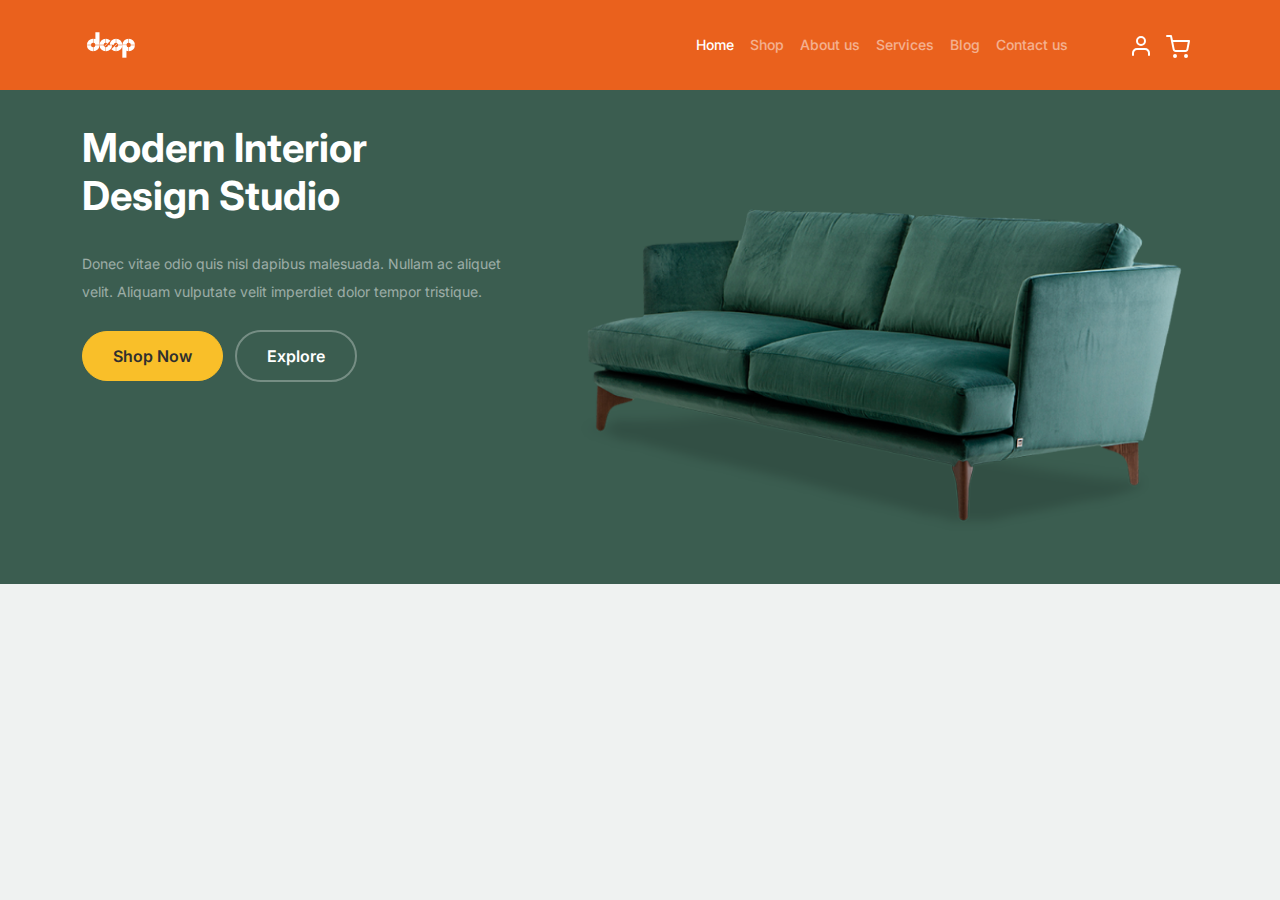
==== commit a2b139e2: "Update index.html" ====
--- a/index.html
+++ b/index.html
@@ -23,7 +23,10 @@
   <!-- Inizio della sezione di navigazione -->
   <nav class="custom-navbar navbar navbar navbar-expand-md navbar-dark bg-dark" aria-label="Furni navigation bar">
     <div class="container">
-      <a class="navbar-brand" href="index.html">Furni<span>.</span></a>
+      <!-- Logo personalizzato -->
+      <a class="navbar-brand" href="index.html">
+        <img src="images/logo.svg" alt="Il mio logo" style="height: 40px;"> <!-- Altezza regolabile -->
+      </a>
 
       <!-- Bottone per il menu a tendina su dispositivi mobili -->
       <button class="navbar-toggler" type="button" data-bs-toggle="collapse" data-bs-target="#navbarsFurni" aria-controls="navbarsFurni" aria-expanded="false" aria-label="Toggle navigation">
--- a/css/style.css
+++ b/css/style.css
@@ -1,706 +1,201 @@
-
+/* Importazione del font "Inter" da Google Fonts */
 @import url("https://fonts.googleapis.com/css2?family=Inter:wght@400;500;600;700;800&display=swap");
+
+/* Stili globali per il body */
 body {
   overflow-x: hidden;
-  position: relative; }
-
-body {
+  position: relative;
   font-family: "Inter", sans-serif;
   font-weight: 400;
   line-height: 28px;
   color: #6a6a6a;
   font-size: 14px;
-  background-color: #eff2f1; }
-
+  background-color: #eff2f1;
+}
+
+/* Stili per i link */
 a {
   text-decoration: none;
-  -webkit-transition: .3s all ease;
-  -o-transition: .3s all ease;
-  transition: .3s all ease;
+  transition: 0.3s all ease;
   color: #2f2f2f;
-  text-decoration: underline; }
-  a:hover {
-    color: #ea611d;
-    text-decoration: none; }
-  a.more {
-    font-weight: 600; }
-
+  text-decoration: underline;
+}
+a:hover {
+  color: #ea611d; /* Colore arancione al passaggio del mouse */
+  text-decoration: none;
+}
+a.more {
+  font-weight: 600;
+}
+
+/* Stili per la navbar */
 .custom-navbar {
-  background: #ea611d !important;
+  background: #ea611d !important; /* Sfondo arancione */
   padding-top: 20px;
-  padding-bottom: 20px; }
-  .custom-navbar .navbar-brand {
-    font-size: 32px;
-    font-weight: 600; }
-    .custom-navbar .navbar-brand > span {
-      opacity: .4; }
-  .custom-navbar .navbar-toggler {
-    border-color: transparent; }
-    .custom-navbar .navbar-toggler:active, .custom-navbar .navbar-toggler:focus {
-      -webkit-box-shadow: none;
-      box-shadow: none;
-      outline: none; }
-  @media (min-width: 992px) {
-    .custom-navbar .custom-navbar-nav li {
-      margin-left: 15px;
-      margin-right: 15px; } }
-  .custom-navbar .custom-navbar-nav li a {
-    font-weight: 500;
-    color: #ffffff !important;
-    opacity: .5;
-    -webkit-transition: .3s all ease;
-    -o-transition: .3s all ease;
-    transition: .3s all ease;
-    position: relative; }
-    @media (min-width: 768px) {
-      .custom-navbar .custom-navbar-nav li a:before {
-        content: "";
-        position: absolute;
-        bottom: 0;
-        left: 8px;
-        right: 8px;
-        background: #f9bf29;
-        height: 5px;
-        opacity: 1;
-        visibility: visible;
-        width: 0;
-        -webkit-transition: .15s all ease-out;
-        -o-transition: .15s all ease-out;
-        transition: .15s all ease-out; } }
-    .custom-navbar .custom-navbar-nav li a:hover {
-      opacity: 1; }
-      .custom-navbar .custom-navbar-nav li a:hover:before {
-        width: calc(100% - 16px); }
-  .custom-navbar .custom-navbar-nav li.active a {
-    opacity: 1; }
-    .custom-navbar .custom-navbar-nav li.active a:before {
-      width: calc(100% - 16px); }
-  .custom-navbar .custom-navbar-cta {
-    margin-left: 0 !important;
-    -webkit-box-orient: horizontal;
-    -webkit-box-direction: normal;
-    -ms-flex-direction: row;
-    flex-direction: row; }
-    @media (min-width: 768px) {
-      .custom-navbar .custom-navbar-cta {
-        margin-left: 40px !important; } }
-    .custom-navbar .custom-navbar-cta li {
-      margin-left: 0px;
-      margin-right: 0px; }
-      .custom-navbar .custom-navbar-cta li:first-child {
-        margin-right: 20px; }
-
+  padding-bottom: 20px;
+}
+.custom-navbar .navbar-brand {
+  font-size: 32px;
+  font-weight: 600;
+}
+.custom-navbar .navbar-brand > span {
+  opacity: 0.4;
+}
+.custom-navbar .navbar-toggler {
+  border-color: transparent;
+}
+.custom-navbar .navbar-toggler:active,
+.custom-navbar .navbar-toggler:focus {
+  box-shadow: none;
+  outline: none;
+}
+.custom-navbar .custom-navbar-nav li a {
+  font-weight: 500;
+  color: #ffffff !important;
+  opacity: 0.5;
+  transition: 0.3s all ease;
+}
+.custom-navbar .custom-navbar-nav li a:hover {
+  opacity: 1;
+}
+.custom-navbar .custom-navbar-nav li.active a {
+  opacity: 1;
+}
+
+/* Stili per la sezione Hero */
 .hero {
   background: #3b5d50;
-  padding: calc(4rem - 30px) 0 0rem 0; }
-  @media (min-width: 768px) {
-    .hero {
-      padding: calc(4rem - 30px) 0 4rem 0; } }
-  @media (min-width: 992px) {
-    .hero {
-      padding: calc(8rem - 30px) 0 8rem 0; } }
-  .hero .intro-excerpt {
-    position: relative;
-    z-index: 4; }
-    @media (min-width: 992px) {
-      .hero .intro-excerpt {
-        max-width: 450px; } }
-  .hero h1 {
-    font-weight: 700;
-    color: #ffffff;
-    margin-bottom: 30px; }
-    @media (min-width: 1400px) {
-      .hero h1 {
-        font-size: 54px; } }
-  .hero p {
-    color: rgba(255, 255, 255, 0.5);
-    margin-botom: 30px; }
-  .hero .hero-img-wrap {
-    position: relative; }
-    .hero .hero-img-wrap img {
-      position: relative;
-      top: 0px;
-      right: 0px;
-      z-index: 2;
-      max-width: 780px;
-      left: -20px; }
-      @media (min-width: 768px) {
-        .hero .hero-img-wrap img {
-          right: 0px;
-          left: -100px; } }
-      @media (min-width: 992px) {
-        .hero .hero-img-wrap img {
-          left: 0px;
-          top: -80px;
-          position: absolute;
-          right: -50px; } }
-      @media (min-width: 1200px) {
-        .hero .hero-img-wrap img {
-          left: 0px;
-          top: -80px;
-          right: -100px; } }
-    .hero .hero-img-wrap:after {
-      content: "";
-      position: absolute;
-      width: 255px;
-      height: 217px;
-      background-image: url("../images/dots-light.svg");
-      background-size: contain;
-      background-repeat: no-repeat;
-      right: -100px;
-      top: -0px; }
-      @media (min-width: 1200px) {
-        .hero .hero-img-wrap:after {
-          top: -40px; } }
-
+  padding: calc(4rem - 30px) 0 0rem 0;
+}
+.hero h1 {
+  font-weight: 700;
+  color: #ffffff;
+  margin-bottom: 30px;
+}
+.hero p {
+  color: rgba(255, 255, 255, 0.5);
+  margin-bottom: 30px;
+}
+.hero .btn {
+  background: #ea611d; /* Colore arancione per i pulsanti */
+  border-color: #ea611d;
+}
+.hero .btn:hover {
+  background: #d4531a; /* Colore arancione scuro al passaggio del mouse */
+  border-color: #d4531a;
+}
+
+/* Stili per i pulsanti */
 .btn {
   font-weight: 600;
   padding: 12px 30px;
   border-radius: 30px;
   color: #ffffff;
   background: #2f2f2f;
-  border-color: #2f2f2f; }
-  .btn:hover {
-    color: #ffffff;
-    background: #222222;
-    border-color: #222222; }
-  .btn:active, .btn:focus {
-    outline: none !important;
-    -webkit-box-shadow: none;
-    box-shadow: none; }
-  .btn.btn-primary {
-    background: #3b5d50;
-    border-color: #3b5d50; }
-    .btn.btn-primary:hover {
-      background: #314d43;
-      border-color: #314d43; }
-  .btn.btn-secondary {
-    color: #2f2f2f;
-    background: #f9bf29;
-    border-color: #f9bf29; }
-    .btn.btn-secondary:hover {
-      background: #f8b810;
-      border-color: #f8b810; }
-  .btn.btn-white-outline {
-    background: transparent;
-    border-width: 2px;
-    border-color: rgba(255, 255, 255, 0.3); }
-    .btn.btn-white-outline:hover {
-      border-color: white;
-      color: #ffffff; }
-
-.section-title {
-  color: #2f2f2f; }
-
+  border-color: #2f2f2f;
+}
+.btn:hover {
+  color: #ffffff;
+  background: #222222;
+  border-color: #222222;
+}
+.btn.btn-primary {
+  background: #3b5d50;
+  border-color: #3b5d50;
+}
+.btn.btn-primary:hover {
+  background: #314d43;
+  border-color: #314d43;
+}
+.btn.btn-secondary {
+  color: #2f2f2f;
+  background: #f9bf29; /* Colore giallo */
+  border-color: #f9bf29;
+}
+.btn.btn-secondary:hover {
+  background: #f8b810;
+  border-color: #f8b810;
+}
+.btn.btn-white-outline {
+  background: transparent;
+  border-width: 2px;
+  border-color: rgba(255, 255, 255, 0.3);
+}
+.btn.btn-white-outline:hover {
+  border-color: white;
+  color: #ffffff;
+}
+
+/* Stili per la sezione dei prodotti */
 .product-section {
-  padding: 7rem 0; }
-  .product-section .product-item {
-    text-align: center;
-    text-decoration: none;
-    display: block;
-    position: relative;
-    padding-bottom: 50px;
-    cursor: pointer; }
-    .product-section .product-item .product-thumbnail {
-      margin-bottom: 30px;
-      position: relative;
-      top: 0;
-      -webkit-transition: .3s all ease;
-      -o-transition: .3s all ease;
-      transition: .3s all ease; }
-    .product-section .product-item h3 {
-      font-weight: 600;
-      font-size: 16px; }
-    .product-section .product-item strong {
-      font-weight: 800 !important;
-      font-size: 18px !important; }
-    .product-section .product-item h3, .product-section .product-item strong {
-      color: #2f2f2f;
-      text-decoration: none; }
-    .product-section .product-item .icon-cross {
-      position: absolute;
-      width: 35px;
-      height: 35px;
-      display: inline-block;
-      background: #2f2f2f;
-      bottom: 15px;
-      left: 50%;
-      -webkit-transform: translateX(-50%);
-      -ms-transform: translateX(-50%);
-      transform: translateX(-50%);
-      margin-bottom: -17.5px;
-      border-radius: 50%;
-      opacity: 0;
-      visibility: hidden;
-      -webkit-transition: .3s all ease;
-      -o-transition: .3s all ease;
-      transition: .3s all ease; }
-      .product-section .product-item .icon-cross img {
-        position: absolute;
-        left: 50%;
-        top: 50%;
-        -webkit-transform: translate(-50%, -50%);
-        -ms-transform: translate(-50%, -50%);
-        transform: translate(-50%, -50%); }
-    .product-section .product-item:before {
-      bottom: 0;
-      left: 0;
-      right: 0;
-      position: absolute;
-      content: "";
-      background: #dce5e4;
-      height: 0%;
-      z-index: -1;
-      border-radius: 10px;
-      -webkit-transition: .3s all ease;
-      -o-transition: .3s all ease;
-      transition: .3s all ease; }
-    .product-section .product-item:hover .product-thumbnail {
-      top: -25px; }
-    .product-section .product-item:hover .icon-cross {
-      bottom: 0;
-      opacity: 1;
-      visibility: visible; }
-    .product-section .product-item:hover:before {
-      height: 70%; }
-
+  padding: 7rem 0;
+}
+.product-section .product-item {
+  text-align: center;
+  text-decoration: none;
+  display: block;
+  position: relative;
+  padding-bottom: 50px;
+  cursor: pointer;
+}
+.product-section .product-item:hover .product-thumbnail {
+  top: -25px;
+}
+.product-section .product-item:hover .icon-cross {
+  bottom: 0;
+  opacity: 1;
+  visibility: visible;
+}
+.product-section .product-item:hover:before {
+  height: 70%;
+}
+
+/* Stili per la sezione "Why Choose Us" */
 .why-choose-section {
-  padding: 7rem 0; }
-  .why-choose-section .img-wrap {
-    position: relative; }
-    .why-choose-section .img-wrap:before {
-      position: absolute;
-      content: "";
-      width: 255px;
-      height: 217px;
-      background-image: url("../images/dots-yellow.svg");
-      background-repeat: no-repeat;
-      background-size: contain;
-      -webkit-transform: translate(-40%, -40%);
-      -ms-transform: translate(-40%, -40%);
-      transform: translate(-40%, -40%);
-      z-index: -1; }
-    .why-choose-section .img-wrap img {
-      border-radius: 20px; }
-
-.feature {
-  margin-bottom: 30px; }
-  .feature .icon {
-    display: inline-block;
-    position: relative;
-    margin-bottom: 20px; }
-    .feature .icon:before {
-      content: "";
-      width: 33px;
-      height: 33px;
-      position: absolute;
-      background: rgba(59, 93, 80, 0.2);
-      border-radius: 50%;
-      right: -8px;
-      bottom: 0; }
-  .feature h3 {
-    font-size: 14px;
-    color: #2f2f2f; }
-  .feature p {
-    font-size: 14px;
-    line-height: 22px;
-    color: #6a6a6a; }
-
+  padding: 7rem 0;
+}
+.why-choose-section .img-wrap img {
+  border-radius: 20px;
+}
+
+/* Stili per la sezione "We Help You" */
 .we-help-section {
-  padding: 7rem 0; }
-  .we-help-section .imgs-grid {
-    display: -ms-grid;
-    display: grid;
-    -ms-grid-columns: (1fr)[27];
-    grid-template-columns: repeat(27, 1fr);
-    position: relative; }
-    .we-help-section .imgs-grid:before {
-      position: absolute;
-      content: "";
-      width: 255px;
-      height: 217px;
-      background-image: url("../images/dots-green.svg");
-      background-size: contain;
-      background-repeat: no-repeat;
-      -webkit-transform: translate(-40%, -40%);
-      -ms-transform: translate(-40%, -40%);
-      transform: translate(-40%, -40%);
-      z-index: -1; }
-    .we-help-section .imgs-grid .grid {
-      position: relative; }
-      .we-help-section .imgs-grid .grid img {
-        border-radius: 20px;
-        max-width: 100%; }
-      .we-help-section .imgs-grid .grid.grid-1 {
-        -ms-grid-column: 1;
-        -ms-grid-column-span: 18;
-        grid-column: 1 / span 18;
-        -ms-grid-row: 1;
-        -ms-grid-row-span: 27;
-        grid-row: 1 / span 27; }
-      .we-help-section .imgs-grid .grid.grid-2 {
-        -ms-grid-column: 19;
-        -ms-grid-column-span: 27;
-        grid-column: 19 / span 27;
-        -ms-grid-row: 1;
-        -ms-grid-row-span: 5;
-        grid-row: 1 / span 5;
-        padding-left: 20px; }
-      .we-help-section .imgs-grid .grid.grid-3 {
-        -ms-grid-column: 14;
-        -ms-grid-column-span: 16;
-        grid-column: 14 / span 16;
-        -ms-grid-row: 6;
-        -ms-grid-row-span: 27;
-        grid-row: 6 / span 27;
-        padding-top: 20px; }
-
-.custom-list {
-  width: 100%; }
-  .custom-list li {
-    display: inline-block;
-    width: calc(50% - 20px);
-    margin-bottom: 12px;
-    line-height: 1.5;
-    position: relative;
-    padding-left: 20px; }
-    .custom-list li:before {
-      content: "";
-      width: 8px;
-      height: 8px;
-      border-radius: 50%;
-      border: 2px solid #3b5d50;
-      position: absolute;
-      left: 0;
-      top: 8px; }
-
-.popular-product {
-  padding: 0 0 7rem 0; }
-  .popular-product .product-item-sm h3 {
-    font-size: 14px;
-    font-weight: 700;
-    color: #2f2f2f; }
-  .popular-product .product-item-sm a {
-    text-decoration: none;
-    color: #2f2f2f;
-    -webkit-transition: .3s all ease;
-    -o-transition: .3s all ease;
-    transition: .3s all ease; }
-    .popular-product .product-item-sm a:hover {
-      color: rgba(47, 47, 47, 0.5); }
-  .popular-product .product-item-sm p {
-    line-height: 1.4;
-    margin-bottom: 10px;
-    font-size: 14px; }
-  .popular-product .product-item-sm .thumbnail {
-    margin-right: 10px;
-    -webkit-box-flex: 0;
-    -ms-flex: 0 0 120px;
-    flex: 0 0 120px;
-    position: relative; }
-    .popular-product .product-item-sm .thumbnail:before {
-      content: "";
-      position: absolute;
-      border-radius: 20px;
-      background: #dce5e4;
-      width: 98px;
-      height: 98px;
-      top: 50%;
-      left: 50%;
-      -webkit-transform: translate(-50%, -50%);
-      -ms-transform: translate(-50%, -50%);
-      transform: translate(-50%, -50%);
-      z-index: -1; }
-
-.testimonial-section {
-  padding: 3rem 0 7rem 0; }
-
-.testimonial-slider-wrap {
-  position: relative; }
-  .testimonial-slider-wrap .tns-inner {
-    padding-top: 30px; }
-  .testimonial-slider-wrap .item .testimonial-block blockquote {
-    font-size: 16px; }
-    @media (min-width: 768px) {
-      .testimonial-slider-wrap .item .testimonial-block blockquote {
-        line-height: 32px;
-        font-size: 18px; } }
-  .testimonial-slider-wrap .item .testimonial-block .author-info .author-pic {
-    margin-bottom: 20px; }
-    .testimonial-slider-wrap .item .testimonial-block .author-info .author-pic img {
-      max-width: 80px;
-      border-radius: 50%; }
-  .testimonial-slider-wrap .item .testimonial-block .author-info h3 {
-    font-size: 14px;
-    font-weight: 700;
-    color: #2f2f2f;
-    margin-bottom: 0; }
-  .testimonial-slider-wrap #testimonial-nav {
-    position: absolute;
-    top: 50%;
-    z-index: 99;
-    width: 100%;
-    display: none; }
-    @media (min-width: 768px) {
-      .testimonial-slider-wrap #testimonial-nav {
-        display: block; } }
-    .testimonial-slider-wrap #testimonial-nav > span {
-      cursor: pointer;
-      position: absolute;
-      width: 58px;
-      height: 58px;
-      line-height: 58px;
-      border-radius: 50%;
-      background: rgba(59, 93, 80, 0.1);
-      color: #2f2f2f;
-      -webkit-transition: .3s all ease;
-      -o-transition: .3s all ease;
-      transition: .3s all ease; }
-      .testimonial-slider-wrap #testimonial-nav > span:hover {
-        background: #3b5d50;
-        color: #ffffff; }
-    .testimonial-slider-wrap #testimonial-nav .prev {
-      left: -10px; }
-    .testimonial-slider-wrap #testimonial-nav .next {
-      right: 0; }
-  .testimonial-slider-wrap .tns-nav {
-    position: absolute;
-    bottom: -50px;
-    left: 50%;
-    -webkit-transform: translateX(-50%);
-    -ms-transform: translateX(-50%);
-    transform: translateX(-50%); }
-    .testimonial-slider-wrap .tns-nav button {
-      background: none;
-      border: none;
-      display: inline-block;
-      position: relative;
-      width: 0 !important;
-      height: 7px !important;
-      margin: 2px; }
-      .testimonial-slider-wrap .tns-nav button:active, .testimonial-slider-wrap .tns-nav button:focus, .testimonial-slider-wrap .tns-nav button:hover {
-        outline: none;
-        -webkit-box-shadow: none;
-        box-shadow: none;
-        background: none; }
-      .testimonial-slider-wrap .tns-nav button:before {
-        display: block;
-        width: 7px;
-        height: 7px;
-        left: 0;
-        top: 0;
-        position: absolute;
-        content: "";
-        border-radius: 50%;
-        -webkit-transition: .3s all ease;
-        -o-transition: .3s all ease;
-        transition: .3s all ease;
-        background-color: #d6d6d6; }
-      .testimonial-slider-wrap .tns-nav button:hover:before, .testimonial-slider-wrap .tns-nav button.tns-nav-active:before {
-        background-color: #3b5d50; }
-
-.before-footer-section {
-  padding: 7rem 0 12rem 0 !important; }
-
-.blog-section {
-  padding: 7rem 0 12rem 0; }
-  .blog-section .post-entry a {
-    text-decoration: none; }
-  .blog-section .post-entry .post-thumbnail {
-    display: block;
-    margin-bottom: 20px; }
-    .blog-section .post-entry .post-thumbnail img {
-      border-radius: 20px;
-      -webkit-transition: .3s all ease;
-      -o-transition: .3s all ease;
-      transition: .3s all ease; }
-  .blog-section .post-entry .post-content-entry {
-    padding-left: 15px;
-    padding-right: 15px; }
-    .blog-section .post-entry .post-content-entry h3 {
-      font-size: 16px;
-      margin-bottom: 0;
-      font-weight: 600;
-      margin-bottom: 7px; }
-    .blog-section .post-entry .post-content-entry .meta {
-      font-size: 14px; }
-      .blog-section .post-entry .post-content-entry .meta a {
-        font-weight: 600; }
-  .blog-section .post-entry:hover .post-thumbnail img, .blog-section .post-entry:focus .post-thumbnail img {
-    opacity: .7; }
-
+  padding: 7rem 0;
+}
+.we-help-section .imgs-grid {
+  display: grid;
+  grid-template-columns: repeat(27, 1fr);
+  position: relative;
+}
+
+/* Stili per il footer */
 .footer-section {
   padding: 80px 0;
-  background: #ffffff; }
-  .footer-section .relative {
-    position: relative; }
-  .footer-section a {
-    text-decoration: none;
-    color: #2f2f2f;
-    -webkit-transition: .3s all ease;
-    -o-transition: .3s all ease;
-    transition: .3s all ease; }
-    .footer-section a:hover {
-      color: rgba(47, 47, 47, 0.5); }
-  .footer-section .subscription-form {
-    margin-bottom: 40px;
-    position: relative;
-    z-index: 2;
-    margin-top: 100px; }
-    @media (min-width: 992px) {
-      .footer-section .subscription-form {
-        margin-top: 0px;
-        margin-bottom: 80px; } }
-    .footer-section .subscription-form h3 {
-      font-size: 18px;
-      font-weight: 500;
-      color: #3b5d50; }
-    .footer-section .subscription-form .form-control {
-      height: 50px;
-      border-radius: 10px;
-      font-family: "Inter", sans-serif; }
-      .footer-section .subscription-form .form-control:active, .footer-section .subscription-form .form-control:focus {
-        outline: none;
-        -webkit-box-shadow: none;
-        box-shadow: none;
-        border-color: #3b5d50;
-        -webkit-box-shadow: 0 1px 4px 0 rgba(0, 0, 0, 0.2);
-        box-shadow: 0 1px 4px 0 rgba(0, 0, 0, 0.2); }
-      .footer-section .subscription-form .form-control::-webkit-input-placeholder {
-        font-size: 14px; }
-      .footer-section .subscription-form .form-control::-moz-placeholder {
-        font-size: 14px; }
-      .footer-section .subscription-form .form-control:-ms-input-placeholder {
-        font-size: 14px; }
-      .footer-section .subscription-form .form-control:-moz-placeholder {
-        font-size: 14px; }
-    .footer-section .subscription-form .btn {
-      border-radius: 10px !important; }
-  .footer-section .sofa-img {
-    position: absolute;
-    top: -200px;
-    z-index: 1;
-    right: 0; }
-    .footer-section .sofa-img img {
-      max-width: 380px; }
-  .footer-section .links-wrap {
-    margin-top: 0px; }
-    @media (min-width: 992px) {
-      .footer-section .links-wrap {
-        margin-top: 54px; } }
-    .footer-section .links-wrap ul li {
-      margin-bottom: 10px; }
-  .footer-section .footer-logo-wrap .footer-logo {
-    font-size: 32px;
-    font-weight: 500;
-    text-decoration: none;
-    color: #3b5d50; }
-  .footer-section .custom-social li {
-    margin: 2px;
-    display: inline-block; }
-    .footer-section .custom-social li a {
-      width: 40px;
-      height: 40px;
-      text-align: center;
-      line-height: 40px;
-      display: inline-block;
-      background: #dce5e4;
-      color: #3b5d50;
-      border-radius: 50%; }
-      .footer-section .custom-social li a:hover {
-        background: #3b5d50;
-        color: #ffffff; }
-  .footer-section .border-top {
-    border-color: #dce5e4; }
-    .footer-section .border-top.copyright {
-      font-size: 14px !important; }
-
-.untree_co-section {
-  padding: 7rem 0; }
-
-.form-control {
-  height: 50px;
-  border-radius: 10px;
-  font-family: "Inter", sans-serif; }
-  .form-control:active, .form-control:focus {
-    outline: none;
-    -webkit-box-shadow: none;
-    box-shadow: none;
-    border-color: #3b5d50;
-    -webkit-box-shadow: 0 1px 4px 0 rgba(0, 0, 0, 0.2);
-    box-shadow: 0 1px 4px 0 rgba(0, 0, 0, 0.2); }
-  .form-control::-webkit-input-placeholder {
-    font-size: 14px; }
-  .form-control::-moz-placeholder {
-    font-size: 14px; }
-  .form-control:-ms-input-placeholder {
-    font-size: 14px; }
-  .form-control:-moz-placeholder {
-    font-size: 14px; }
-
-.service {
-  line-height: 1.5; }
-  .service .service-icon {
-    border-radius: 10px;
-    -webkit-box-flex: 0;
-    -ms-flex: 0 0 50px;
-    flex: 0 0 50px;
-    height: 50px;
-    line-height: 50px;
-    text-align: center;
-    background: #3b5d50;
-    margin-right: 20px;
-    color: #ffffff; }
-
-textarea {
-  height: auto !important; }
-
-.site-blocks-table {
-  overflow: auto; }
-  .site-blocks-table .product-thumbnail {
-    width: 200px; }
-  .site-blocks-table .btn {
-    padding: 2px 10px; }
-  .site-blocks-table thead th {
-    padding: 30px;
-    text-align: center;
-    border-width: 0px !important;
-    vertical-align: middle;
-    color: rgba(0, 0, 0, 0.8);
-    font-size: 18px; }
-  .site-blocks-table td {
-    padding: 20px;
-    text-align: center;
-    vertical-align: middle;
-    color: rgba(0, 0, 0, 0.8); }
-  .site-blocks-table tbody tr:first-child td {
-    border-top: 1px solid #3b5d50 !important; }
-  .site-blocks-table .btn {
-    background: none !important;
-    color: #000000;
-    border: none;
-    height: auto !important; }
-
-.site-block-order-table th {
-  border-top: none !important;
-  border-bottom-width: 1px !important; }
-
-.site-block-order-table td, .site-block-order-table th {
-  color: #000000; }
-
-.couponcode-wrap input {
-  border-radius: 10px !important; }
-
-.text-primary {
-  color: #3b5d50 !important; }
-
-.thankyou-icon {
-  position: relative;
-  color: #3b5d50; }
-  .thankyou-icon:before {
-    position: absolute;
-    content: "";
-    width: 50px;
-    height: 50px;
-    border-radius: 50%;
-    background: rgba(59, 93, 80, 0.2); }
+  background: #ffffff;
+}
+.footer-section a:hover {
+  color: rgba(47, 47, 47, 0.5);
+}
+.footer-section .subscription-form .btn {
+  background: #ea611d; /* Colore arancione per il pulsante del footer */
+  border-color: #ea611d;
+}
+.footer-section .subscription-form .btn:hover {
+  background: #d4531a; /* Colore arancione scuro al passaggio del mouse */
+  border-color: #d4531a;
+}
+
+/* Stili per i social media nel footer */
+.footer-section .custom-social li a {
+  background: #dce5e4;
+  color: #3b5d50;
+}
+.footer-section .custom-social li a:hover {
+  background: #3b5d50;
+  color: #ffffff;
+}
+
+/* Stili per il copyright */
+.footer-section .border-top.copyright {
+  font-size: 14px !important;
+}
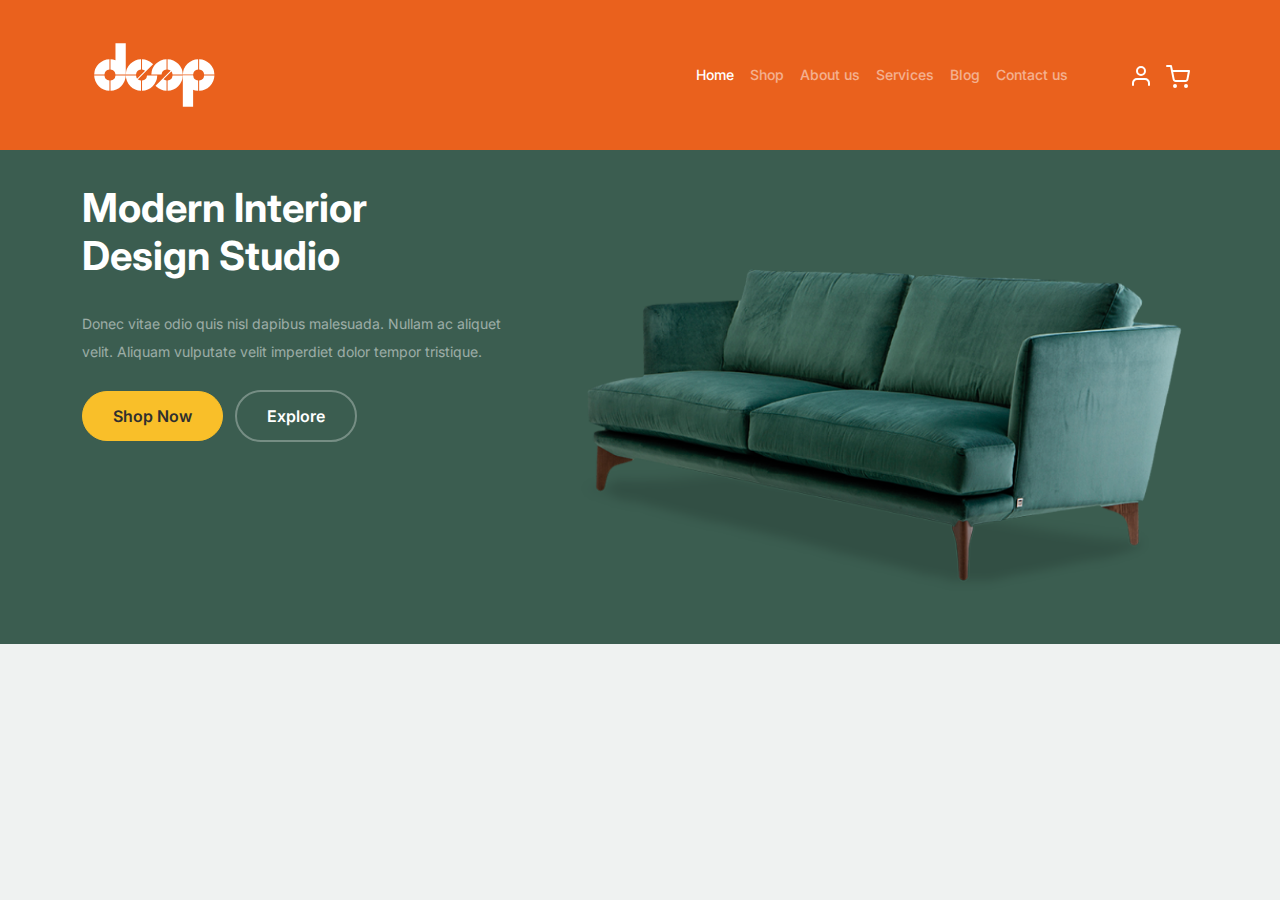
==== commit 8f0e61e9: "Update index.html" ====
--- a/index.html
+++ b/index.html
@@ -25,7 +25,7 @@
     <div class="container">
       <!-- Logo personalizzato -->
       <a class="navbar-brand" href="index.html">
-        <img src="images/logo.svg" alt="Il mio logo" style="height: 40px;"> <!-- Altezza regolabile -->
+        <img src="images/logo.svg" alt="Il mio logo" style="height: 100px;"> <!-- Altezza regolabile -->
       </a>
 
       <!-- Bottone per il menu a tendina su dispositivi mobili -->
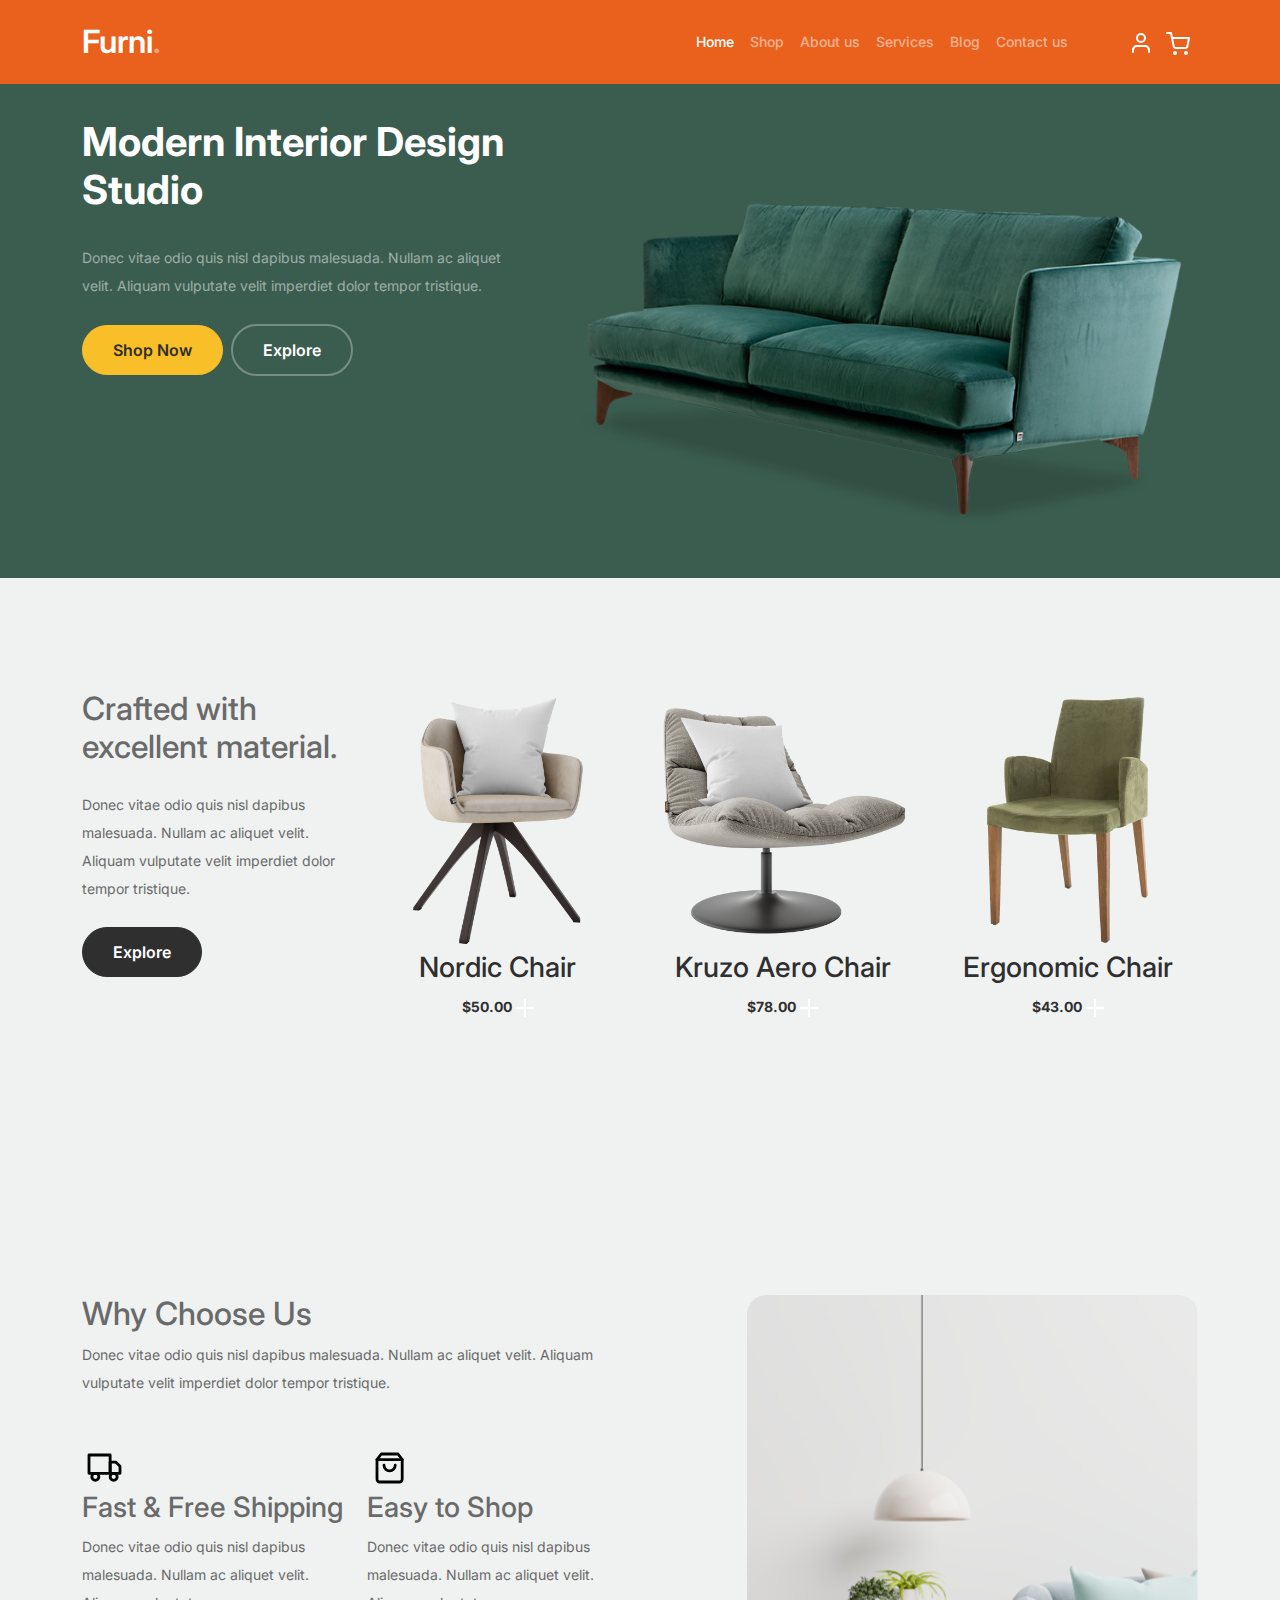
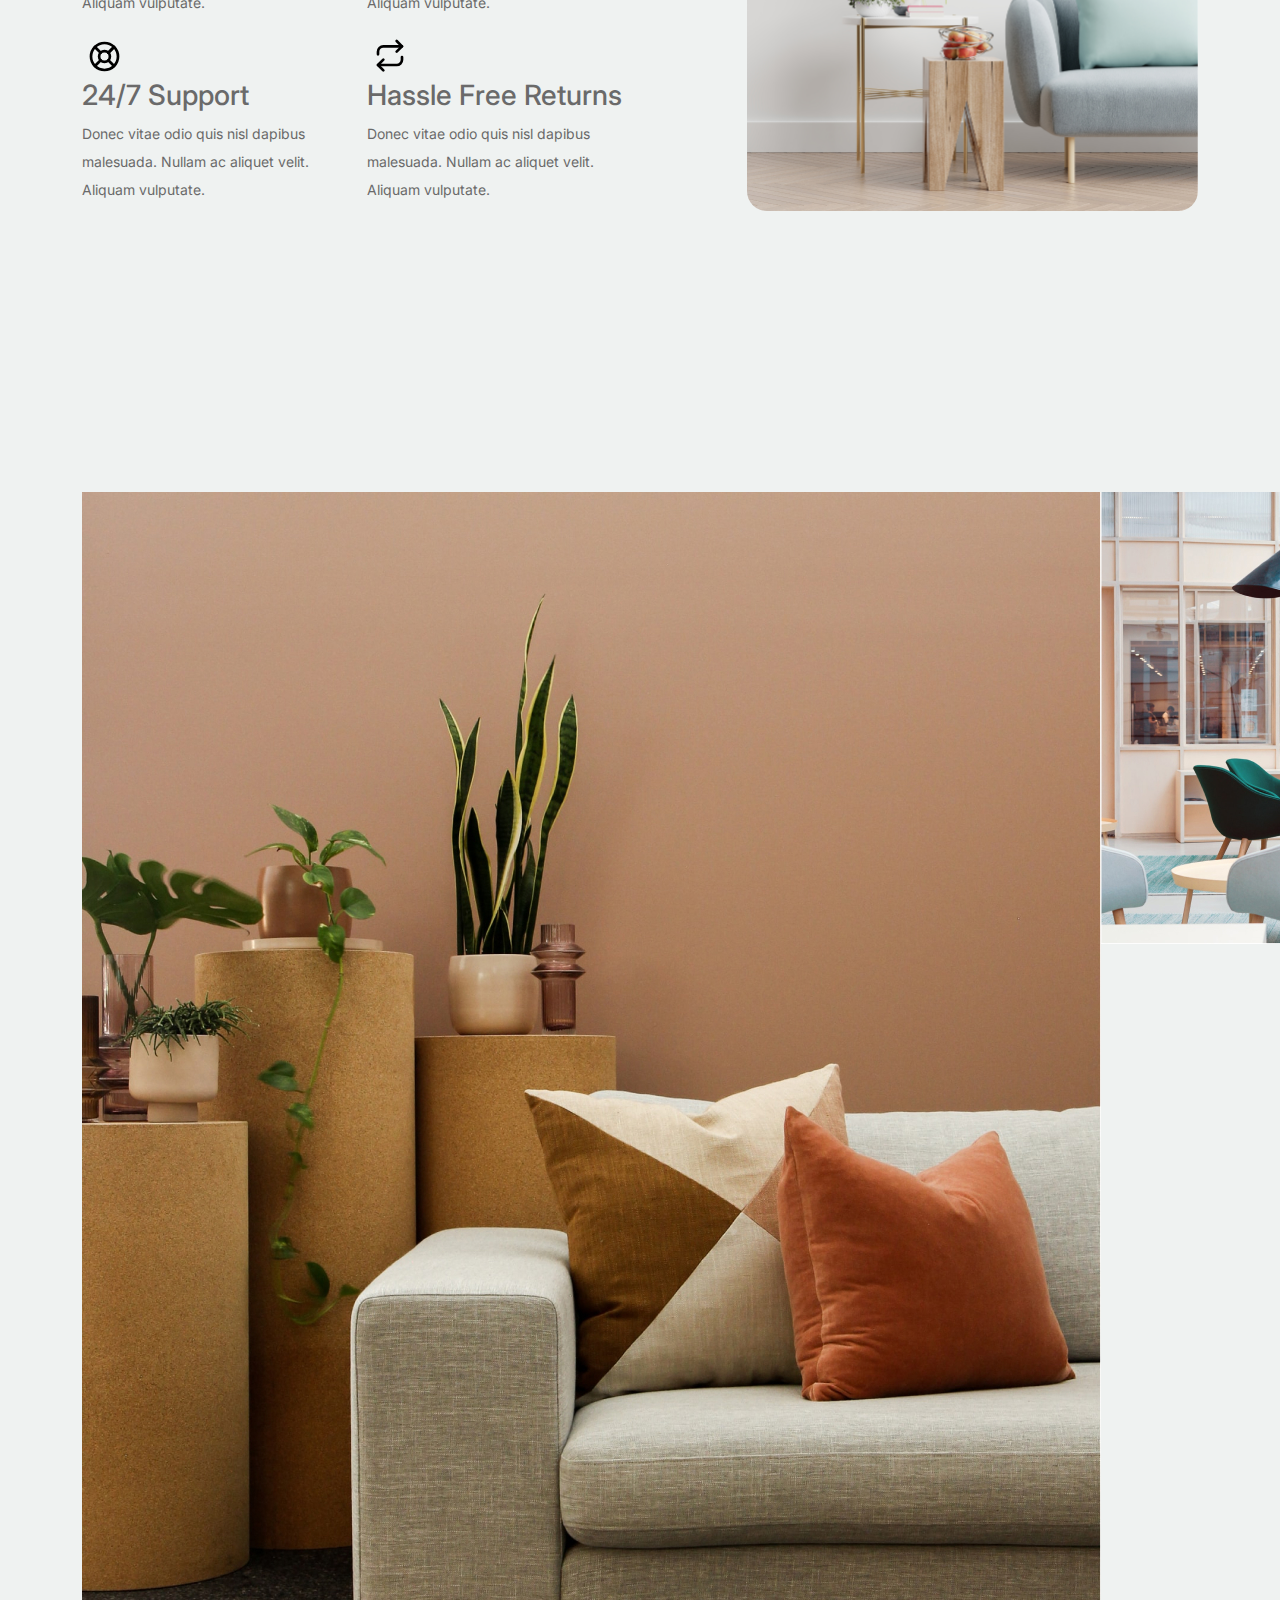
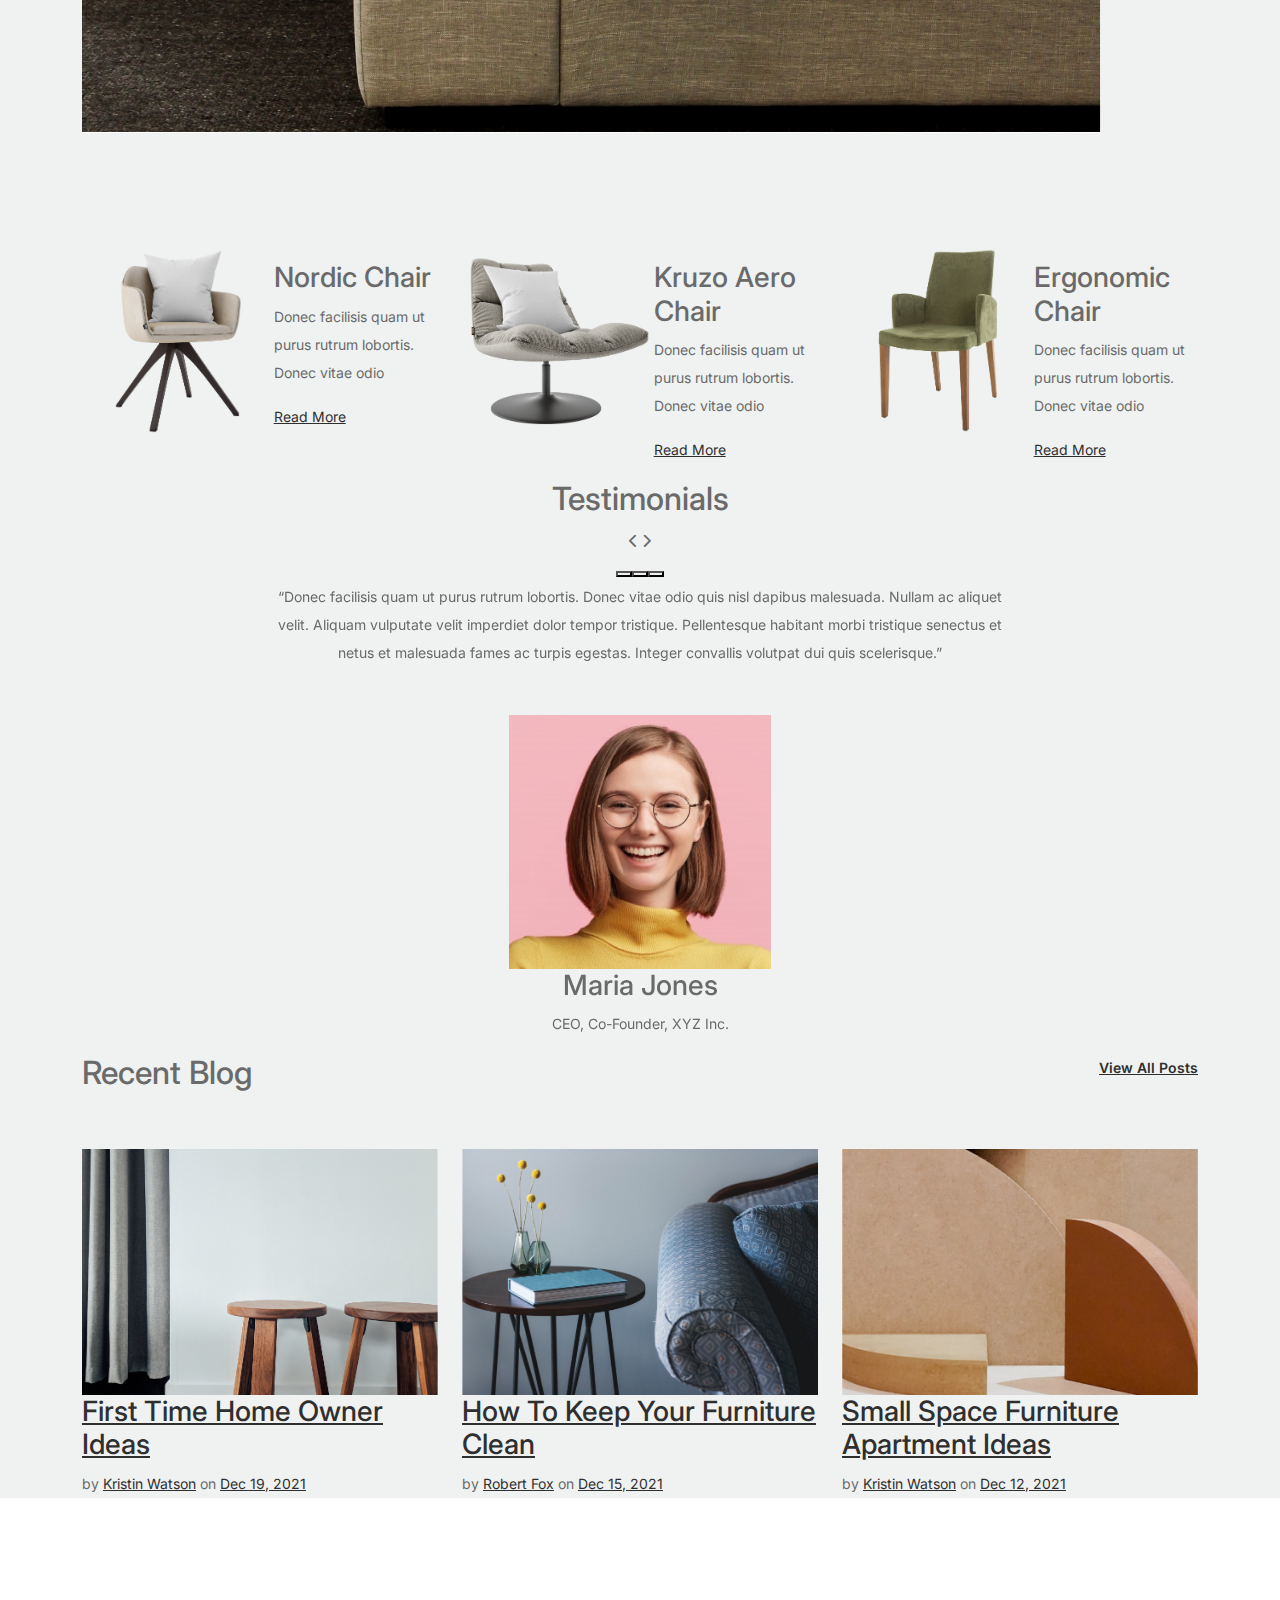
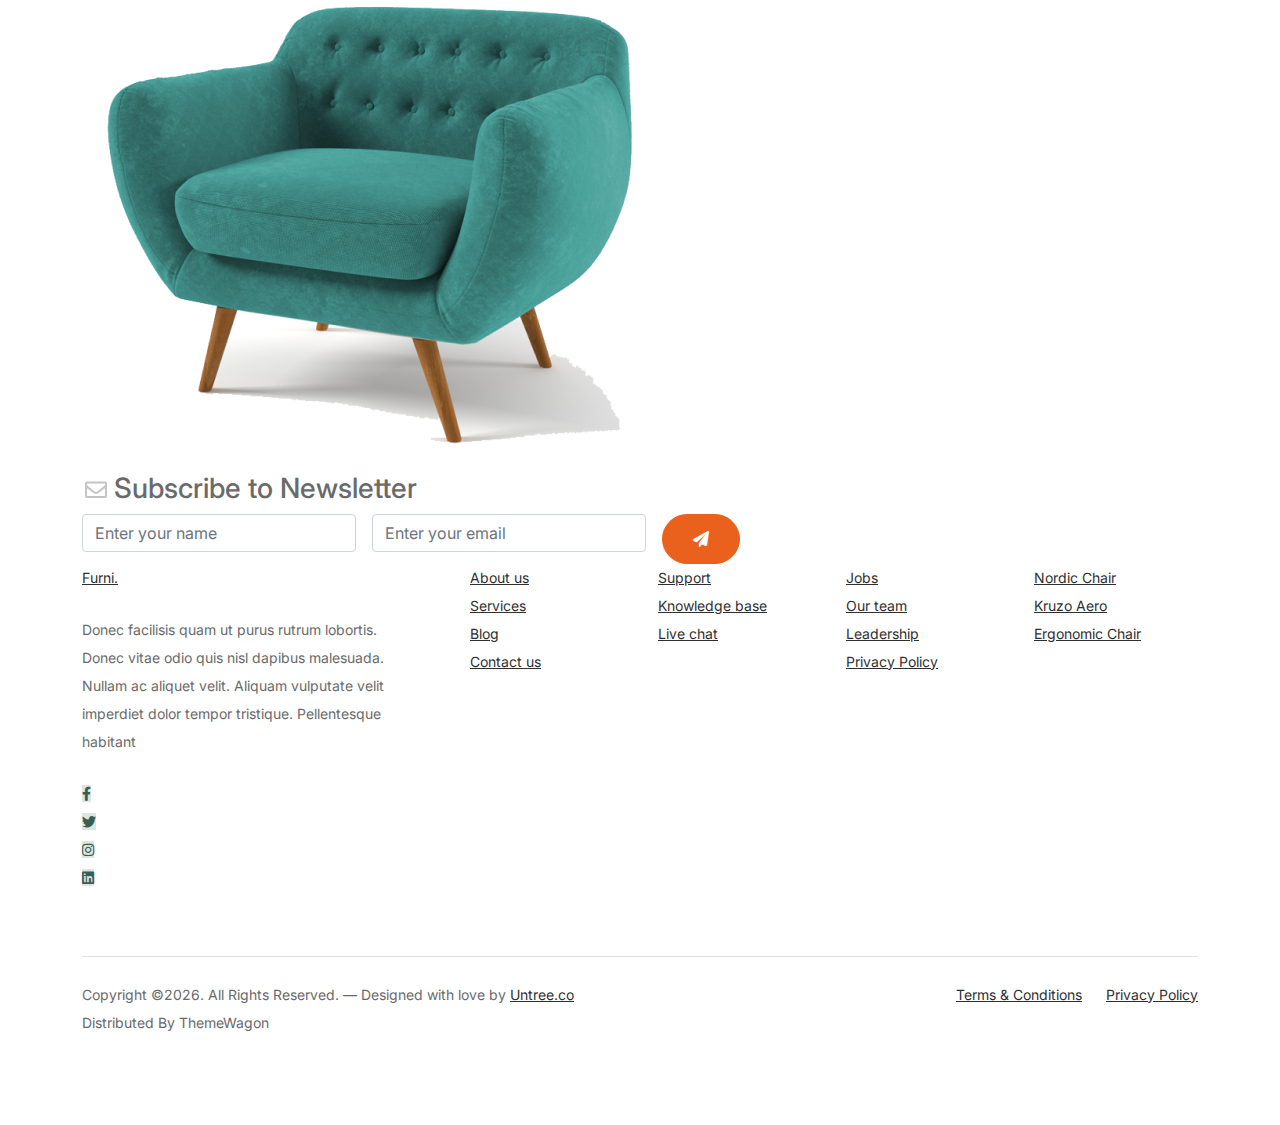
==== commit eb90f58f: "Add files via upload" ====
--- a/index.html
+++ b/index.html
@@ -1,91 +1,546 @@
+<!-- /*
+* Bootstrap 5
+* Template Name: Furni
+* Template Author: Untree.co
+* Template URI: https://untree.co/
+* License: https://creativecommons.org/licenses/by/3.0/
+*/ -->
 <!doctype html>
 <html lang="en">
 <head>
-  <!-- Meta tags per la configurazione della pagina -->
   <meta charset="utf-8">
   <meta name="viewport" content="width=device-width, initial-scale=1, shrink-to-fit=no">
   <meta name="author" content="Untree.co">
   <link rel="shortcut icon" href="favicon.png">
 
-  <!-- Descrizione e parole chiave per il SEO -->
   <meta name="description" content="" />
   <meta name="keywords" content="bootstrap, bootstrap4" />
 
-  <!-- Collegamenti ai file CSS esterni e locali -->
-  <link href="css/bootstrap.min.css" rel="stylesheet">
-  <link href="https://cdnjs.cloudflare.com/ajax/libs/font-awesome/6.0.0-beta3/css/all.min.css" rel="stylesheet">
-  <link href="css/tiny-slider.css" rel="stylesheet">
-  <link href="css/style.css" rel="stylesheet">
-  <title>Furni Free Bootstrap 5 Template for Furniture and Interior Design Websites by Untree.co</title>
-</head>
-
-<body>
-  <!-- Inizio della sezione di navigazione -->
-  <nav class="custom-navbar navbar navbar navbar-expand-md navbar-dark bg-dark" aria-label="Furni navigation bar">
-    <div class="container">
-      <!-- Logo personalizzato -->
-      <a class="navbar-brand" href="index.html">
-        <img src="images/logo.svg" alt="Il mio logo" style="height: 100px;"> <!-- Altezza regolabile -->
-      </a>
-
-      <!-- Bottone per il menu a tendina su dispositivi mobili -->
-      <button class="navbar-toggler" type="button" data-bs-toggle="collapse" data-bs-target="#navbarsFurni" aria-controls="navbarsFurni" aria-expanded="false" aria-label="Toggle navigation">
-        <span class="navbar-toggler-icon"></span>
-      </button>
-
-      <!-- Menu di navigazione -->
-      <div class="collapse navbar-collapse" id="navbarsFurni">
-        <ul class="custom-navbar-nav navbar-nav ms-auto mb-2 mb-md-0">
-          <li class="nav-item active">
-            <a class="nav-link" href="index.html">Home</a>
-          </li>
-          <li><a class="nav-link" href="shop.html">Shop</a></li>
-          <li><a class="nav-link" href="about.html">About us</a></li>
-          <li><a class="nav-link" href="services.html">Services</a></li>
-          <li><a class="nav-link" href="blog.html">Blog</a></li>
-          <li><a class="nav-link" href="contact.html">Contact us</a></li>
-        </ul>
-
-        <!-- Icone per utente e carrello -->
-        <ul class="custom-navbar-cta navbar-nav mb-2 mb-md-0 ms-5">
-          <li><a class="nav-link" href="#"><img src="images/user.svg" alt="User"></a></li>
-          <li><a class="nav-link" href="cart.html"><img src="images/cart.svg" alt="Cart"></a></li>
-        </ul>
-      </div>
-    </div>
-  </nav>
-  <!-- Fine della sezione di navigazione -->
-
-  <!-- Sezione Hero (intestazione principale) -->
-  <div class="hero">
-    <div class="container">
-      <div class="row justify-content-between">
-        <div class="col-lg-5">
-          <div class="intro-excerpt">
-            <h1>Modern Interior <span class="d-block">Design Studio</span></h1>
-            <p class="mb-4">Donec vitae odio quis nisl dapibus malesuada. Nullam ac aliquet velit. Aliquam vulputate velit imperdiet dolor tempor tristique.</p>
-            <p>
-              <a href="" class="btn btn-secondary me-2">Shop Now</a>
-              <a href="#" class="btn btn-white-outline">Explore</a>
+		<!-- Bootstrap CSS -->
+		<link href="css/bootstrap.min.css" rel="stylesheet">
+		<link href="https://cdnjs.cloudflare.com/ajax/libs/font-awesome/6.0.0-beta3/css/all.min.css" rel="stylesheet">
+		<link href="css/tiny-slider.css" rel="stylesheet">
+		<link href="css/style.css" rel="stylesheet">
+		<title>Furni Free Bootstrap 5 Template for Furniture and Interior Design Websites by Untree.co </title>
+	</head>
+
+	<body>
+
+		<!-- Start Header/Navigation -->
+		<nav class="custom-navbar navbar navbar navbar-expand-md navbar-dark bg-dark" arial-label="Furni navigation bar">
+
+			<div class="container">
+				<a class="navbar-brand" href="index.html">Furni<span>.</span></a>
+
+				<button class="navbar-toggler" type="button" data-bs-toggle="collapse" data-bs-target="#navbarsFurni" aria-controls="navbarsFurni" aria-expanded="false" aria-label="Toggle navigation">
+					<span class="navbar-toggler-icon"></span>
+				</button>
+
+				<div class="collapse navbar-collapse" id="navbarsFurni">
+					<ul class="custom-navbar-nav navbar-nav ms-auto mb-2 mb-md-0">
+						<li class="nav-item active">
+							<a class="nav-link" href="index.html">Home</a>
+						</li>
+						<li><a class="nav-link" href="shop.html">Shop</a></li>
+						<li><a class="nav-link" href="about.html">About us</a></li>
+						<li><a class="nav-link" href="services.html">Services</a></li>
+						<li><a class="nav-link" href="blog.html">Blog</a></li>
+						<li><a class="nav-link" href="contact.html">Contact us</a></li>
+					</ul>
+
+					<ul class="custom-navbar-cta navbar-nav mb-2 mb-md-0 ms-5">
+						<li><a class="nav-link" href="#"><img src="images/user.svg"></a></li>
+						<li><a class="nav-link" href="cart.html"><img src="images/cart.svg"></a></li>
+					</ul>
+				</div>
+			</div>
+				
+		</nav>
+		<!-- End Header/Navigation -->
+
+		<!-- Start Hero Section -->
+			<div class="hero">
+				<div class="container">
+					<div class="row justify-content-between">
+						<div class="col-lg-5">
+							<div class="intro-excerpt">
+								<h1>Modern Interior <span clsas="d-block">Design Studio</span></h1>
+								<p class="mb-4">Donec vitae odio quis nisl dapibus malesuada. Nullam ac aliquet velit. Aliquam vulputate velit imperdiet dolor tempor tristique.</p>
+								<p><a href="" class="btn btn-secondary me-2">Shop Now</a><a href="#" class="btn btn-white-outline">Explore</a></p>
+							</div>
+						</div>
+						<div class="col-lg-7">
+							<div class="hero-img-wrap">
+								<img src="images/couch.png" class="img-fluid">
+							</div>
+						</div>
+					</div>
+				</div>
+			</div>
+		<!-- End Hero Section -->
+
+		<!-- Start Product Section -->
+		<div class="product-section">
+			<div class="container">
+				<div class="row">
+
+					<!-- Start Column 1 -->
+					<div class="col-md-12 col-lg-3 mb-5 mb-lg-0">
+						<h2 class="mb-4 section-title">Crafted with excellent material.</h2>
+						<p class="mb-4">Donec vitae odio quis nisl dapibus malesuada. Nullam ac aliquet velit. Aliquam vulputate velit imperdiet dolor tempor tristique. </p>
+						<p><a href="shop.html" class="btn">Explore</a></p>
+					</div> 
+					<!-- End Column 1 -->
+
+					<!-- Start Column 2 -->
+					<div class="col-12 col-md-4 col-lg-3 mb-5 mb-md-0">
+						<a class="product-item" href="cart.html">
+							<img src="images/product-1.png" class="img-fluid product-thumbnail">
+							<h3 class="product-title">Nordic Chair</h3>
+							<strong class="product-price">$50.00</strong>
+
+							<span class="icon-cross">
+								<img src="images/cross.svg" class="img-fluid">
+							</span>
+						</a>
+					</div> 
+					<!-- End Column 2 -->
+
+					<!-- Start Column 3 -->
+					<div class="col-12 col-md-4 col-lg-3 mb-5 mb-md-0">
+						<a class="product-item" href="cart.html">
+							<img src="images/product-2.png" class="img-fluid product-thumbnail">
+							<h3 class="product-title">Kruzo Aero Chair</h3>
+							<strong class="product-price">$78.00</strong>
+
+							<span class="icon-cross">
+								<img src="images/cross.svg" class="img-fluid">
+							</span>
+						</a>
+					</div>
+					<!-- End Column 3 -->
+
+					<!-- Start Column 4 -->
+					<div class="col-12 col-md-4 col-lg-3 mb-5 mb-md-0">
+						<a class="product-item" href="cart.html">
+							<img src="images/product-3.png" class="img-fluid product-thumbnail">
+							<h3 class="product-title">Ergonomic Chair</h3>
+							<strong class="product-price">$43.00</strong>
+
+							<span class="icon-cross">
+								<img src="images/cross.svg" class="img-fluid">
+							</span>
+						</a>
+					</div>
+					<!-- End Column 4 -->
+
+				</div>
+			</div>
+		</div>
+		<!-- End Product Section -->
+
+		<!-- Start Why Choose Us Section -->
+		<div class="why-choose-section">
+			<div class="container">
+				<div class="row justify-content-between">
+					<div class="col-lg-6">
+						<h2 class="section-title">Why Choose Us</h2>
+						<p>Donec vitae odio quis nisl dapibus malesuada. Nullam ac aliquet velit. Aliquam vulputate velit imperdiet dolor tempor tristique.</p>
+
+						<div class="row my-5">
+							<div class="col-6 col-md-6">
+								<div class="feature">
+									<div class="icon">
+										<img src="images/truck.svg" alt="Image" class="imf-fluid">
+									</div>
+									<h3>Fast &amp; Free Shipping</h3>
+									<p>Donec vitae odio quis nisl dapibus malesuada. Nullam ac aliquet velit. Aliquam vulputate.</p>
+								</div>
+							</div>
+
+							<div class="col-6 col-md-6">
+								<div class="feature">
+									<div class="icon">
+										<img src="images/bag.svg" alt="Image" class="imf-fluid">
+									</div>
+									<h3>Easy to Shop</h3>
+									<p>Donec vitae odio quis nisl dapibus malesuada. Nullam ac aliquet velit. Aliquam vulputate.</p>
+								</div>
+							</div>
+
+							<div class="col-6 col-md-6">
+								<div class="feature">
+									<div class="icon">
+										<img src="images/support.svg" alt="Image" class="imf-fluid">
+									</div>
+									<h3>24/7 Support</h3>
+									<p>Donec vitae odio quis nisl dapibus malesuada. Nullam ac aliquet velit. Aliquam vulputate.</p>
+								</div>
+							</div>
+
+							<div class="col-6 col-md-6">
+								<div class="feature">
+									<div class="icon">
+										<img src="images/return.svg" alt="Image" class="imf-fluid">
+									</div>
+									<h3>Hassle Free Returns</h3>
+									<p>Donec vitae odio quis nisl dapibus malesuada. Nullam ac aliquet velit. Aliquam vulputate.</p>
+								</div>
+							</div>
+
+						</div>
+					</div>
+
+					<div class="col-lg-5">
+						<div class="img-wrap">
+							<img src="images/why-choose-us-img.jpg" alt="Image" class="img-fluid">
+						</div>
+					</div>
+
+				</div>
+			</div>
+		</div>
+		<!-- End Why Choose Us Section -->
+
+		<!-- Start We Help Section -->
+		<div class="we-help-section">
+			<div class="container">
+				<div class="row justify-content-between">
+					<div class="col-lg-7 mb-5 mb-lg-0">
+						<div class="imgs-grid">
+							<div class="grid grid-1"><img src="images/img-grid-1.jpg" alt="Untree.co"></div>
+							<div class="grid grid-2"><img src="images/img-grid-2.jpg" alt="Untree.co"></div>
+							<div class="grid grid-3"><img src="images/img-grid-3.jpg" alt="Untree.co"></div>
+						</div>
+					</div>
+					<div class="col-lg-5 ps-lg-5">
+						<h2 class="section-title mb-4">We Help You Make Modern Interior Design</h2>
+						<p>Donec facilisis quam ut purus rutrum lobortis. Donec vitae odio quis nisl dapibus malesuada. Nullam ac aliquet velit. Aliquam vulputate velit imperdiet dolor tempor tristique. Pellentesque habitant morbi tristique senectus et netus et malesuada</p>
+
+						<ul class="list-unstyled custom-list my-4">
+							<li>Donec vitae odio quis nisl dapibus malesuada</li>
+							<li>Donec vitae odio quis nisl dapibus malesuada</li>
+							<li>Donec vitae odio quis nisl dapibus malesuada</li>
+							<li>Donec vitae odio quis nisl dapibus malesuada</li>
+						</ul>
+						<p><a herf="#" class="btn">Explore</a></p>
+					</div>
+				</div>
+			</div>
+		</div>
+		<!-- End We Help Section -->
+
+		<!-- Start Popular Product -->
+		<div class="popular-product">
+			<div class="container">
+				<div class="row">
+
+					<div class="col-12 col-md-6 col-lg-4 mb-4 mb-lg-0">
+						<div class="product-item-sm d-flex">
+							<div class="thumbnail">
+								<img src="images/product-1.png" alt="Image" class="img-fluid">
+							</div>
+							<div class="pt-3">
+								<h3>Nordic Chair</h3>
+								<p>Donec facilisis quam ut purus rutrum lobortis. Donec vitae odio </p>
+								<p><a href="#">Read More</a></p>
+							</div>
+						</div>
+					</div>
+
+					<div class="col-12 col-md-6 col-lg-4 mb-4 mb-lg-0">
+						<div class="product-item-sm d-flex">
+							<div class="thumbnail">
+								<img src="images/product-2.png" alt="Image" class="img-fluid">
+							</div>
+							<div class="pt-3">
+								<h3>Kruzo Aero Chair</h3>
+								<p>Donec facilisis quam ut purus rutrum lobortis. Donec vitae odio </p>
+								<p><a href="#">Read More</a></p>
+							</div>
+						</div>
+					</div>
+
+					<div class="col-12 col-md-6 col-lg-4 mb-4 mb-lg-0">
+						<div class="product-item-sm d-flex">
+							<div class="thumbnail">
+								<img src="images/product-3.png" alt="Image" class="img-fluid">
+							</div>
+							<div class="pt-3">
+								<h3>Ergonomic Chair</h3>
+								<p>Donec facilisis quam ut purus rutrum lobortis. Donec vitae odio </p>
+								<p><a href="#">Read More</a></p>
+							</div>
+						</div>
+					</div>
+
+				</div>
+			</div>
+		</div>
+		<!-- End Popular Product -->
+
+		<!-- Start Testimonial Slider -->
+		<div class="testimonial-section">
+			<div class="container">
+				<div class="row">
+					<div class="col-lg-7 mx-auto text-center">
+						<h2 class="section-title">Testimonials</h2>
+					</div>
+				</div>
+
+				<div class="row justify-content-center">
+					<div class="col-lg-12">
+						<div class="testimonial-slider-wrap text-center">
+
+							<div id="testimonial-nav">
+								<span class="prev" data-controls="prev"><span class="fa fa-chevron-left"></span></span>
+								<span class="next" data-controls="next"><span class="fa fa-chevron-right"></span></span>
+							</div>
+
+							<div class="testimonial-slider">
+								
+								<div class="item">
+									<div class="row justify-content-center">
+										<div class="col-lg-8 mx-auto">
+
+											<div class="testimonial-block text-center">
+												<blockquote class="mb-5">
+													<p>&ldquo;Donec facilisis quam ut purus rutrum lobortis. Donec vitae odio quis nisl dapibus malesuada. Nullam ac aliquet velit. Aliquam vulputate velit imperdiet dolor tempor tristique. Pellentesque habitant morbi tristique senectus et netus et malesuada fames ac turpis egestas. Integer convallis volutpat dui quis scelerisque.&rdquo;</p>
+												</blockquote>
+
+												<div class="author-info">
+													<div class="author-pic">
+														<img src="images/person-1.png" alt="Maria Jones" class="img-fluid">
+													</div>
+													<h3 class="font-weight-bold">Maria Jones</h3>
+													<span class="position d-block mb-3">CEO, Co-Founder, XYZ Inc.</span>
+												</div>
+											</div>
+
+										</div>
+									</div>
+								</div> 
+								<!-- END item -->
+
+								<div class="item">
+									<div class="row justify-content-center">
+										<div class="col-lg-8 mx-auto">
+
+											<div class="testimonial-block text-center">
+												<blockquote class="mb-5">
+													<p>&ldquo;Donec facilisis quam ut purus rutrum lobortis. Donec vitae odio quis nisl dapibus malesuada. Nullam ac aliquet velit. Aliquam vulputate velit imperdiet dolor tempor tristique. Pellentesque habitant morbi tristique senectus et netus et malesuada fames ac turpis egestas. Integer convallis volutpat dui quis scelerisque.&rdquo;</p>
+												</blockquote>
+
+												<div class="author-info">
+													<div class="author-pic">
+														<img src="images/person-1.png" alt="Maria Jones" class="img-fluid">
+													</div>
+													<h3 class="font-weight-bold">Maria Jones</h3>
+													<span class="position d-block mb-3">CEO, Co-Founder, XYZ Inc.</span>
+												</div>
+											</div>
+
+										</div>
+									</div>
+								</div> 
+								<!-- END item -->
+
+								<div class="item">
+									<div class="row justify-content-center">
+										<div class="col-lg-8 mx-auto">
+
+											<div class="testimonial-block text-center">
+												<blockquote class="mb-5">
+													<p>&ldquo;Donec facilisis quam ut purus rutrum lobortis. Donec vitae odio quis nisl dapibus malesuada. Nullam ac aliquet velit. Aliquam vulputate velit imperdiet dolor tempor tristique. Pellentesque habitant morbi tristique senectus et netus et malesuada fames ac turpis egestas. Integer convallis volutpat dui quis scelerisque.&rdquo;</p>
+												</blockquote>
+
+												<div class="author-info">
+													<div class="author-pic">
+														<img src="images/person-1.png" alt="Maria Jones" class="img-fluid">
+													</div>
+													<h3 class="font-weight-bold">Maria Jones</h3>
+													<span class="position d-block mb-3">CEO, Co-Founder, XYZ Inc.</span>
+												</div>
+											</div>
+
+										</div>
+									</div>
+								</div> 
+								<!-- END item -->
+
+							</div>
+
+						</div>
+					</div>
+				</div>
+			</div>
+		</div>
+		<!-- End Testimonial Slider -->
+
+		<!-- Start Blog Section -->
+		<div class="blog-section">
+			<div class="container">
+				<div class="row mb-5">
+					<div class="col-md-6">
+						<h2 class="section-title">Recent Blog</h2>
+					</div>
+					<div class="col-md-6 text-start text-md-end">
+						<a href="#" class="more">View All Posts</a>
+					</div>
+				</div>
+
+				<div class="row">
+
+					<div class="col-12 col-sm-6 col-md-4 mb-4 mb-md-0">
+						<div class="post-entry">
+							<a href="#" class="post-thumbnail"><img src="images/post-1.jpg" alt="Image" class="img-fluid"></a>
+							<div class="post-content-entry">
+								<h3><a href="#">First Time Home Owner Ideas</a></h3>
+								<div class="meta">
+									<span>by <a href="#">Kristin Watson</a></span> <span>on <a href="#">Dec 19, 2021</a></span>
+								</div>
+							</div>
+						</div>
+					</div>
+
+					<div class="col-12 col-sm-6 col-md-4 mb-4 mb-md-0">
+						<div class="post-entry">
+							<a href="#" class="post-thumbnail"><img src="images/post-2.jpg" alt="Image" class="img-fluid"></a>
+							<div class="post-content-entry">
+								<h3><a href="#">How To Keep Your Furniture Clean</a></h3>
+								<div class="meta">
+									<span>by <a href="#">Robert Fox</a></span> <span>on <a href="#">Dec 15, 2021</a></span>
+								</div>
+							</div>
+						</div>
+					</div>
+
+					<div class="col-12 col-sm-6 col-md-4 mb-4 mb-md-0">
+						<div class="post-entry">
+							<a href="#" class="post-thumbnail"><img src="images/post-3.jpg" alt="Image" class="img-fluid"></a>
+							<div class="post-content-entry">
+								<h3><a href="#">Small Space Furniture Apartment Ideas</a></h3>
+								<div class="meta">
+									<span>by <a href="#">Kristin Watson</a></span> <span>on <a href="#">Dec 12, 2021</a></span>
+								</div>
+							</div>
+						</div>
+					</div>
+
+				</div>
+			</div>
+		</div>
+		<!-- End Blog Section -->	
+
+		<!-- Start Footer Section -->
+		<footer class="footer-section">
+			<div class="container relative">
+
+				<div class="sofa-img">
+					<img src="images/sofa.png" alt="Image" class="img-fluid">
+				</div>
+
+				<div class="row">
+					<div class="col-lg-8">
+						<div class="subscription-form">
+							<h3 class="d-flex align-items-center"><span class="me-1"><img src="images/envelope-outline.svg" alt="Image" class="img-fluid"></span><span>Subscribe to Newsletter</span></h3>
+
+							<form action="#" class="row g-3">
+								<div class="col-auto">
+									<input type="text" class="form-control" placeholder="Enter your name">
+								</div>
+								<div class="col-auto">
+									<input type="email" class="form-control" placeholder="Enter your email">
+								</div>
+								<div class="col-auto">
+									<button class="btn btn-primary">
+										<span class="fa fa-paper-plane"></span>
+									</button>
+								</div>
+							</form>
+
+						</div>
+					</div>
+				</div>
+
+				<div class="row g-5 mb-5">
+					<div class="col-lg-4">
+						<div class="mb-4 footer-logo-wrap"><a href="#" class="footer-logo">Furni<span>.</span></a></div>
+						<p class="mb-4">Donec facilisis quam ut purus rutrum lobortis. Donec vitae odio quis nisl dapibus malesuada. Nullam ac aliquet velit. Aliquam vulputate velit imperdiet dolor tempor tristique. Pellentesque habitant</p>
+
+						<ul class="list-unstyled custom-social">
+							<li><a href="#"><span class="fa fa-brands fa-facebook-f"></span></a></li>
+							<li><a href="#"><span class="fa fa-brands fa-twitter"></span></a></li>
+							<li><a href="#"><span class="fa fa-brands fa-instagram"></span></a></li>
+							<li><a href="#"><span class="fa fa-brands fa-linkedin"></span></a></li>
+						</ul>
+					</div>
+
+					<div class="col-lg-8">
+						<div class="row links-wrap">
+							<div class="col-6 col-sm-6 col-md-3">
+								<ul class="list-unstyled">
+									<li><a href="#">About us</a></li>
+									<li><a href="#">Services</a></li>
+									<li><a href="#">Blog</a></li>
+									<li><a href="#">Contact us</a></li>
+								</ul>
+							</div>
+
+							<div class="col-6 col-sm-6 col-md-3">
+								<ul class="list-unstyled">
+									<li><a href="#">Support</a></li>
+									<li><a href="#">Knowledge base</a></li>
+									<li><a href="#">Live chat</a></li>
+								</ul>
+							</div>
+
+							<div class="col-6 col-sm-6 col-md-3">
+								<ul class="list-unstyled">
+									<li><a href="#">Jobs</a></li>
+									<li><a href="#">Our team</a></li>
+									<li><a href="#">Leadership</a></li>
+									<li><a href="#">Privacy Policy</a></li>
+								</ul>
+							</div>
+
+							<div class="col-6 col-sm-6 col-md-3">
+								<ul class="list-unstyled">
+									<li><a href="#">Nordic Chair</a></li>
+									<li><a href="#">Kruzo Aero</a></li>
+									<li><a href="#">Ergonomic Chair</a></li>
+								</ul>
+							</div>
+						</div>
+					</div>
+
+				</div>
+
+				<div class="border-top copyright">
+					<div class="row pt-4">
+						<div class="col-lg-6">
+							<p class="mb-2 text-center text-lg-start">Copyright &copy;<script>document.write(new Date().getFullYear());</script>. All Rights Reserved. &mdash; Designed with love by <a href="https://untree.co">Untree.co</a> Distributed By <a hreff="https://themewagon.com">ThemeWagon</a>  <!-- License information: https://untree.co/license/ -->
             </p>
-          </div>
-        </div>
-        <div class="col-lg-7">
-          <div class="hero-img-wrap">
-            <img src="images/couch.png" class="img-fluid" alt="Couch">
-          </div>
-        </div>
-      </div>
-    </div>
-  </div>
-  <!-- Fine della sezione Hero -->
-
-  <!-- Altre sezioni (Product, Why Choose Us, ecc.) -->
-  <!-- ... -->
-
-  <!-- Collegamenti ai file JavaScript -->
-  <script src="js/bootstrap.bundle.min.js"></script>
-  <script src="js/tiny-slider.js"></script>
-  <script src="js/custom.js"></script>
-</body>
+						</div>
+
+						<div class="col-lg-6 text-center text-lg-end">
+							<ul class="list-unstyled d-inline-flex ms-auto">
+								<li class="me-4"><a href="#">Terms &amp; Conditions</a></li>
+								<li><a href="#">Privacy Policy</a></li>
+							</ul>
+						</div>
+
+					</div>
+				</div>
+
+			</div>
+		</footer>
+		<!-- End Footer Section -->	
+
+
+		<script src="js/bootstrap.bundle.min.js"></script>
+		<script src="js/tiny-slider.js"></script>
+		<script src="js/custom.js"></script>
+	</body>
+
 </html>
--- a/css/style.css
+++ b/css/style.css
@@ -137,6 +137,14 @@
   position: relative;
   padding-bottom: 50px;
   cursor: pointer;
+  transition: background-color 0.3s ease; /* Transizione fluida */
+}
+.product-section .product-item:hover {
+  background-color: #ea611d; /* Sfondo arancione al passaggio del mouse */
+}
+.product-section .product-item:hover .product-title,
+.product-section .product-item:hover .product-price {
+  color: #ffffff; /* Colore del testo bianco al passaggio del mouse */
 }
 .product-section .product-item:hover .product-thumbnail {
   top: -25px;
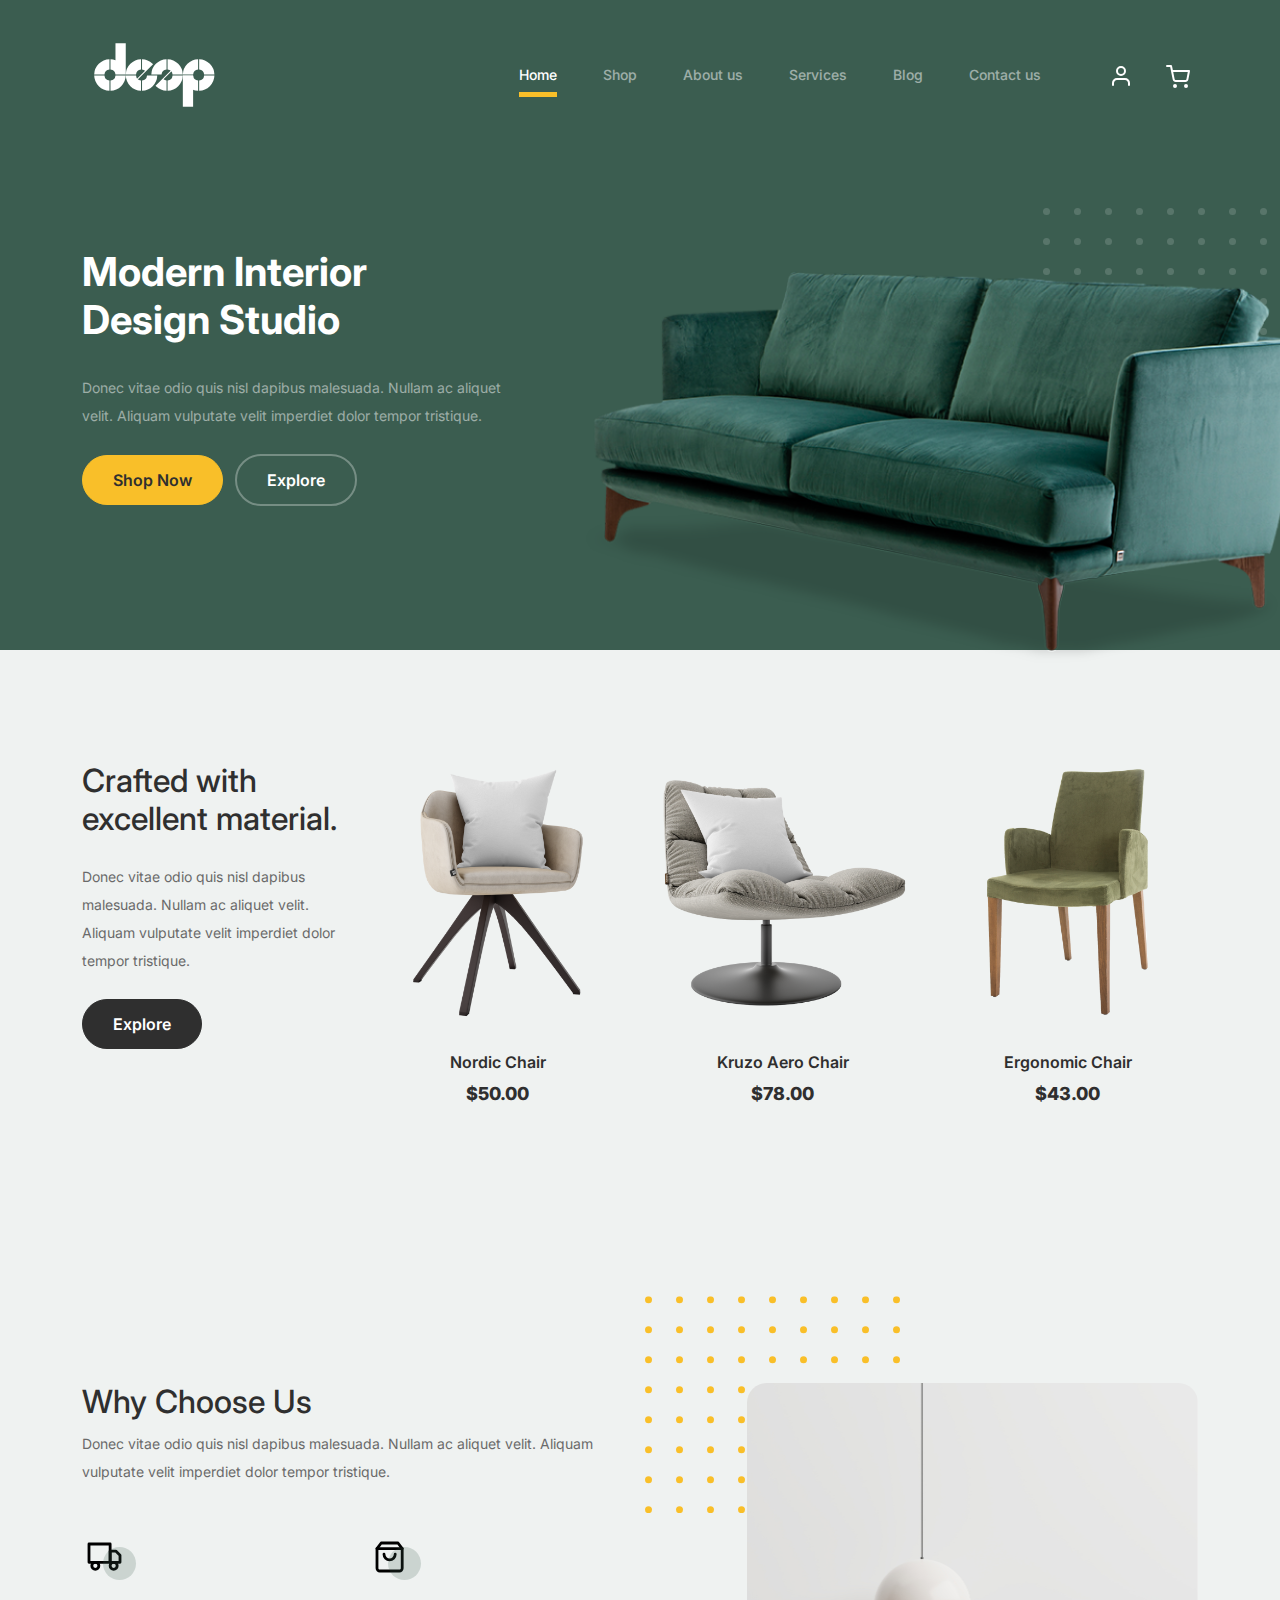
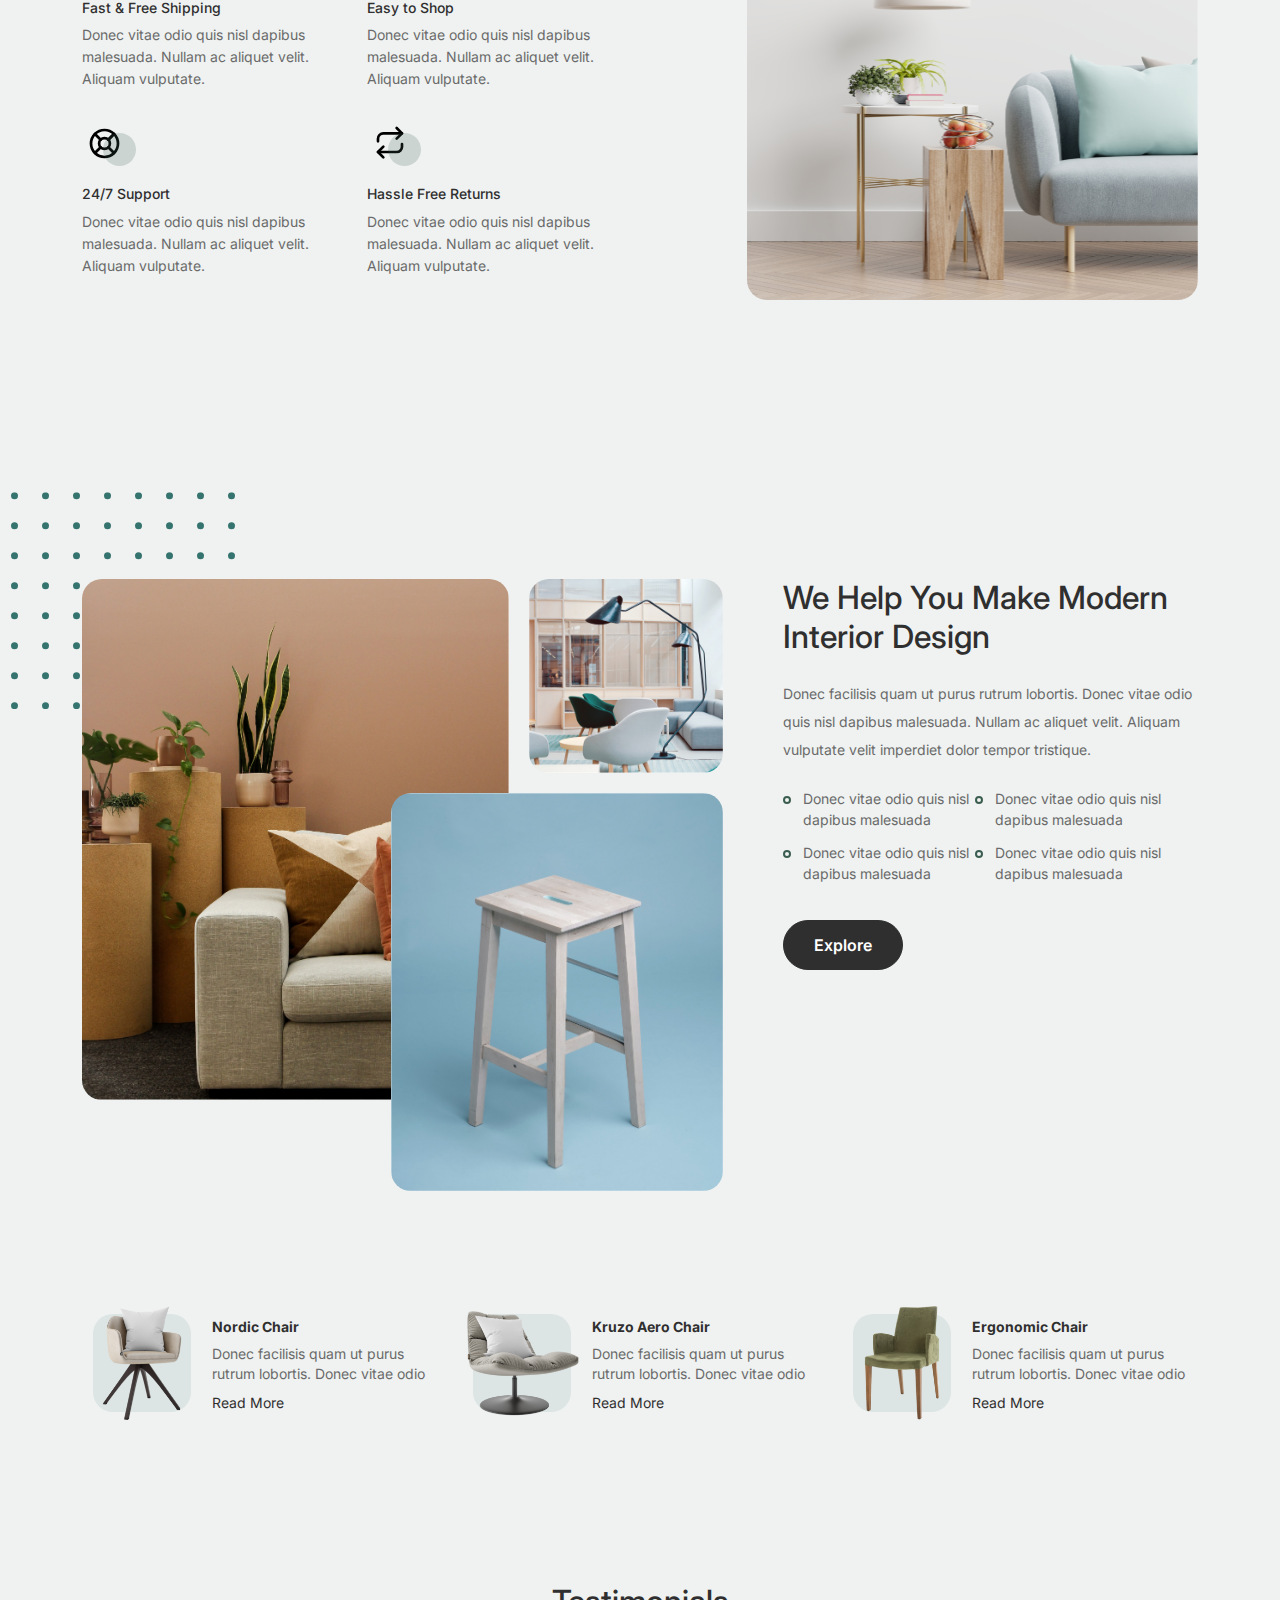
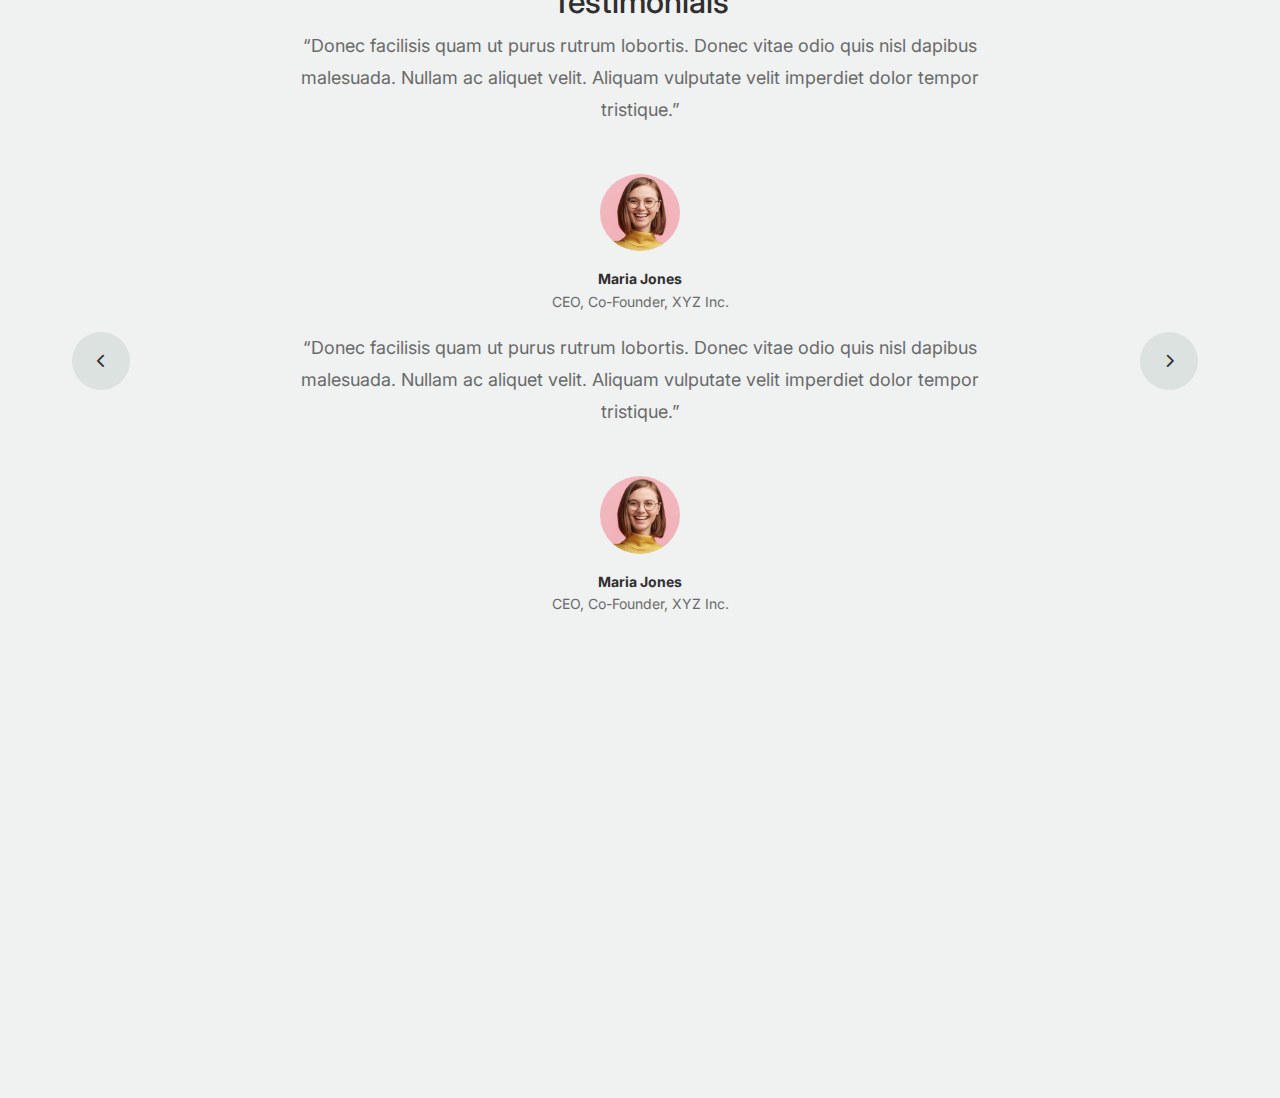
==== commit 0d725738: "Update index.html" ====
--- a/index.html
+++ b/index.html
@@ -8,539 +8,354 @@
 <!doctype html>
 <html lang="en">
 <head>
+  <!-- Meta tags per la configurazione della pagina -->
   <meta charset="utf-8">
   <meta name="viewport" content="width=device-width, initial-scale=1, shrink-to-fit=no">
   <meta name="author" content="Untree.co">
   <link rel="shortcut icon" href="favicon.png">
 
+  <!-- Descrizione e parole chiave per il SEO -->
   <meta name="description" content="" />
   <meta name="keywords" content="bootstrap, bootstrap4" />
 
-		<!-- Bootstrap CSS -->
-		<link href="css/bootstrap.min.css" rel="stylesheet">
-		<link href="https://cdnjs.cloudflare.com/ajax/libs/font-awesome/6.0.0-beta3/css/all.min.css" rel="stylesheet">
-		<link href="css/tiny-slider.css" rel="stylesheet">
-		<link href="css/style.css" rel="stylesheet">
-		<title>Furni Free Bootstrap 5 Template for Furniture and Interior Design Websites by Untree.co </title>
-	</head>
-
-	<body>
-
-		<!-- Start Header/Navigation -->
-		<nav class="custom-navbar navbar navbar navbar-expand-md navbar-dark bg-dark" arial-label="Furni navigation bar">
-
-			<div class="container">
-				<a class="navbar-brand" href="index.html">Furni<span>.</span></a>
-
-				<button class="navbar-toggler" type="button" data-bs-toggle="collapse" data-bs-target="#navbarsFurni" aria-controls="navbarsFurni" aria-expanded="false" aria-label="Toggle navigation">
-					<span class="navbar-toggler-icon"></span>
-				</button>
-
-				<div class="collapse navbar-collapse" id="navbarsFurni">
-					<ul class="custom-navbar-nav navbar-nav ms-auto mb-2 mb-md-0">
-						<li class="nav-item active">
-							<a class="nav-link" href="index.html">Home</a>
-						</li>
-						<li><a class="nav-link" href="shop.html">Shop</a></li>
-						<li><a class="nav-link" href="about.html">About us</a></li>
-						<li><a class="nav-link" href="services.html">Services</a></li>
-						<li><a class="nav-link" href="blog.html">Blog</a></li>
-						<li><a class="nav-link" href="contact.html">Contact us</a></li>
-					</ul>
-
-					<ul class="custom-navbar-cta navbar-nav mb-2 mb-md-0 ms-5">
-						<li><a class="nav-link" href="#"><img src="images/user.svg"></a></li>
-						<li><a class="nav-link" href="cart.html"><img src="images/cart.svg"></a></li>
-					</ul>
-				</div>
-			</div>
-				
-		</nav>
-		<!-- End Header/Navigation -->
-
-		<!-- Start Hero Section -->
-			<div class="hero">
-				<div class="container">
-					<div class="row justify-content-between">
-						<div class="col-lg-5">
-							<div class="intro-excerpt">
-								<h1>Modern Interior <span clsas="d-block">Design Studio</span></h1>
-								<p class="mb-4">Donec vitae odio quis nisl dapibus malesuada. Nullam ac aliquet velit. Aliquam vulputate velit imperdiet dolor tempor tristique.</p>
-								<p><a href="" class="btn btn-secondary me-2">Shop Now</a><a href="#" class="btn btn-white-outline">Explore</a></p>
-							</div>
-						</div>
-						<div class="col-lg-7">
-							<div class="hero-img-wrap">
-								<img src="images/couch.png" class="img-fluid">
-							</div>
-						</div>
-					</div>
-				</div>
-			</div>
-		<!-- End Hero Section -->
-
-		<!-- Start Product Section -->
-		<div class="product-section">
-			<div class="container">
-				<div class="row">
-
-					<!-- Start Column 1 -->
-					<div class="col-md-12 col-lg-3 mb-5 mb-lg-0">
-						<h2 class="mb-4 section-title">Crafted with excellent material.</h2>
-						<p class="mb-4">Donec vitae odio quis nisl dapibus malesuada. Nullam ac aliquet velit. Aliquam vulputate velit imperdiet dolor tempor tristique. </p>
-						<p><a href="shop.html" class="btn">Explore</a></p>
-					</div> 
-					<!-- End Column 1 -->
-
-					<!-- Start Column 2 -->
-					<div class="col-12 col-md-4 col-lg-3 mb-5 mb-md-0">
-						<a class="product-item" href="cart.html">
-							<img src="images/product-1.png" class="img-fluid product-thumbnail">
-							<h3 class="product-title">Nordic Chair</h3>
-							<strong class="product-price">$50.00</strong>
-
-							<span class="icon-cross">
-								<img src="images/cross.svg" class="img-fluid">
-							</span>
-						</a>
-					</div> 
-					<!-- End Column 2 -->
-
-					<!-- Start Column 3 -->
-					<div class="col-12 col-md-4 col-lg-3 mb-5 mb-md-0">
-						<a class="product-item" href="cart.html">
-							<img src="images/product-2.png" class="img-fluid product-thumbnail">
-							<h3 class="product-title">Kruzo Aero Chair</h3>
-							<strong class="product-price">$78.00</strong>
-
-							<span class="icon-cross">
-								<img src="images/cross.svg" class="img-fluid">
-							</span>
-						</a>
-					</div>
-					<!-- End Column 3 -->
-
-					<!-- Start Column 4 -->
-					<div class="col-12 col-md-4 col-lg-3 mb-5 mb-md-0">
-						<a class="product-item" href="cart.html">
-							<img src="images/product-3.png" class="img-fluid product-thumbnail">
-							<h3 class="product-title">Ergonomic Chair</h3>
-							<strong class="product-price">$43.00</strong>
-
-							<span class="icon-cross">
-								<img src="images/cross.svg" class="img-fluid">
-							</span>
-						</a>
-					</div>
-					<!-- End Column 4 -->
-
-				</div>
-			</div>
-		</div>
-		<!-- End Product Section -->
-
-		<!-- Start Why Choose Us Section -->
-		<div class="why-choose-section">
-			<div class="container">
-				<div class="row justify-content-between">
-					<div class="col-lg-6">
-						<h2 class="section-title">Why Choose Us</h2>
-						<p>Donec vitae odio quis nisl dapibus malesuada. Nullam ac aliquet velit. Aliquam vulputate velit imperdiet dolor tempor tristique.</p>
-
-						<div class="row my-5">
-							<div class="col-6 col-md-6">
-								<div class="feature">
-									<div class="icon">
-										<img src="images/truck.svg" alt="Image" class="imf-fluid">
-									</div>
-									<h3>Fast &amp; Free Shipping</h3>
-									<p>Donec vitae odio quis nisl dapibus malesuada. Nullam ac aliquet velit. Aliquam vulputate.</p>
-								</div>
-							</div>
-
-							<div class="col-6 col-md-6">
-								<div class="feature">
-									<div class="icon">
-										<img src="images/bag.svg" alt="Image" class="imf-fluid">
-									</div>
-									<h3>Easy to Shop</h3>
-									<p>Donec vitae odio quis nisl dapibus malesuada. Nullam ac aliquet velit. Aliquam vulputate.</p>
-								</div>
-							</div>
-
-							<div class="col-6 col-md-6">
-								<div class="feature">
-									<div class="icon">
-										<img src="images/support.svg" alt="Image" class="imf-fluid">
-									</div>
-									<h3>24/7 Support</h3>
-									<p>Donec vitae odio quis nisl dapibus malesuada. Nullam ac aliquet velit. Aliquam vulputate.</p>
-								</div>
-							</div>
-
-							<div class="col-6 col-md-6">
-								<div class="feature">
-									<div class="icon">
-										<img src="images/return.svg" alt="Image" class="imf-fluid">
-									</div>
-									<h3>Hassle Free Returns</h3>
-									<p>Donec vitae odio quis nisl dapibus malesuada. Nullam ac aliquet velit. Aliquam vulputate.</p>
-								</div>
-							</div>
-
-						</div>
-					</div>
-
-					<div class="col-lg-5">
-						<div class="img-wrap">
-							<img src="images/why-choose-us-img.jpg" alt="Image" class="img-fluid">
-						</div>
-					</div>
-
-				</div>
-			</div>
-		</div>
-		<!-- End Why Choose Us Section -->
-
-		<!-- Start We Help Section -->
-		<div class="we-help-section">
-			<div class="container">
-				<div class="row justify-content-between">
-					<div class="col-lg-7 mb-5 mb-lg-0">
-						<div class="imgs-grid">
-							<div class="grid grid-1"><img src="images/img-grid-1.jpg" alt="Untree.co"></div>
-							<div class="grid grid-2"><img src="images/img-grid-2.jpg" alt="Untree.co"></div>
-							<div class="grid grid-3"><img src="images/img-grid-3.jpg" alt="Untree.co"></div>
-						</div>
-					</div>
-					<div class="col-lg-5 ps-lg-5">
-						<h2 class="section-title mb-4">We Help You Make Modern Interior Design</h2>
-						<p>Donec facilisis quam ut purus rutrum lobortis. Donec vitae odio quis nisl dapibus malesuada. Nullam ac aliquet velit. Aliquam vulputate velit imperdiet dolor tempor tristique. Pellentesque habitant morbi tristique senectus et netus et malesuada</p>
-
-						<ul class="list-unstyled custom-list my-4">
-							<li>Donec vitae odio quis nisl dapibus malesuada</li>
-							<li>Donec vitae odio quis nisl dapibus malesuada</li>
-							<li>Donec vitae odio quis nisl dapibus malesuada</li>
-							<li>Donec vitae odio quis nisl dapibus malesuada</li>
-						</ul>
-						<p><a herf="#" class="btn">Explore</a></p>
-					</div>
-				</div>
-			</div>
-		</div>
-		<!-- End We Help Section -->
-
-		<!-- Start Popular Product -->
-		<div class="popular-product">
-			<div class="container">
-				<div class="row">
-
-					<div class="col-12 col-md-6 col-lg-4 mb-4 mb-lg-0">
-						<div class="product-item-sm d-flex">
-							<div class="thumbnail">
-								<img src="images/product-1.png" alt="Image" class="img-fluid">
-							</div>
-							<div class="pt-3">
-								<h3>Nordic Chair</h3>
-								<p>Donec facilisis quam ut purus rutrum lobortis. Donec vitae odio </p>
-								<p><a href="#">Read More</a></p>
-							</div>
-						</div>
-					</div>
-
-					<div class="col-12 col-md-6 col-lg-4 mb-4 mb-lg-0">
-						<div class="product-item-sm d-flex">
-							<div class="thumbnail">
-								<img src="images/product-2.png" alt="Image" class="img-fluid">
-							</div>
-							<div class="pt-3">
-								<h3>Kruzo Aero Chair</h3>
-								<p>Donec facilisis quam ut purus rutrum lobortis. Donec vitae odio </p>
-								<p><a href="#">Read More</a></p>
-							</div>
-						</div>
-					</div>
-
-					<div class="col-12 col-md-6 col-lg-4 mb-4 mb-lg-0">
-						<div class="product-item-sm d-flex">
-							<div class="thumbnail">
-								<img src="images/product-3.png" alt="Image" class="img-fluid">
-							</div>
-							<div class="pt-3">
-								<h3>Ergonomic Chair</h3>
-								<p>Donec facilisis quam ut purus rutrum lobortis. Donec vitae odio </p>
-								<p><a href="#">Read More</a></p>
-							</div>
-						</div>
-					</div>
-
-				</div>
-			</div>
-		</div>
-		<!-- End Popular Product -->
-
-		<!-- Start Testimonial Slider -->
-		<div class="testimonial-section">
-			<div class="container">
-				<div class="row">
-					<div class="col-lg-7 mx-auto text-center">
-						<h2 class="section-title">Testimonials</h2>
-					</div>
-				</div>
-
-				<div class="row justify-content-center">
-					<div class="col-lg-12">
-						<div class="testimonial-slider-wrap text-center">
-
-							<div id="testimonial-nav">
-								<span class="prev" data-controls="prev"><span class="fa fa-chevron-left"></span></span>
-								<span class="next" data-controls="next"><span class="fa fa-chevron-right"></span></span>
-							</div>
-
-							<div class="testimonial-slider">
-								
-								<div class="item">
-									<div class="row justify-content-center">
-										<div class="col-lg-8 mx-auto">
-
-											<div class="testimonial-block text-center">
-												<blockquote class="mb-5">
-													<p>&ldquo;Donec facilisis quam ut purus rutrum lobortis. Donec vitae odio quis nisl dapibus malesuada. Nullam ac aliquet velit. Aliquam vulputate velit imperdiet dolor tempor tristique. Pellentesque habitant morbi tristique senectus et netus et malesuada fames ac turpis egestas. Integer convallis volutpat dui quis scelerisque.&rdquo;</p>
-												</blockquote>
-
-												<div class="author-info">
-													<div class="author-pic">
-														<img src="images/person-1.png" alt="Maria Jones" class="img-fluid">
-													</div>
-													<h3 class="font-weight-bold">Maria Jones</h3>
-													<span class="position d-block mb-3">CEO, Co-Founder, XYZ Inc.</span>
-												</div>
-											</div>
-
-										</div>
-									</div>
-								</div> 
-								<!-- END item -->
-
-								<div class="item">
-									<div class="row justify-content-center">
-										<div class="col-lg-8 mx-auto">
-
-											<div class="testimonial-block text-center">
-												<blockquote class="mb-5">
-													<p>&ldquo;Donec facilisis quam ut purus rutrum lobortis. Donec vitae odio quis nisl dapibus malesuada. Nullam ac aliquet velit. Aliquam vulputate velit imperdiet dolor tempor tristique. Pellentesque habitant morbi tristique senectus et netus et malesuada fames ac turpis egestas. Integer convallis volutpat dui quis scelerisque.&rdquo;</p>
-												</blockquote>
-
-												<div class="author-info">
-													<div class="author-pic">
-														<img src="images/person-1.png" alt="Maria Jones" class="img-fluid">
-													</div>
-													<h3 class="font-weight-bold">Maria Jones</h3>
-													<span class="position d-block mb-3">CEO, Co-Founder, XYZ Inc.</span>
-												</div>
-											</div>
-
-										</div>
-									</div>
-								</div> 
-								<!-- END item -->
-
-								<div class="item">
-									<div class="row justify-content-center">
-										<div class="col-lg-8 mx-auto">
-
-											<div class="testimonial-block text-center">
-												<blockquote class="mb-5">
-													<p>&ldquo;Donec facilisis quam ut purus rutrum lobortis. Donec vitae odio quis nisl dapibus malesuada. Nullam ac aliquet velit. Aliquam vulputate velit imperdiet dolor tempor tristique. Pellentesque habitant morbi tristique senectus et netus et malesuada fames ac turpis egestas. Integer convallis volutpat dui quis scelerisque.&rdquo;</p>
-												</blockquote>
-
-												<div class="author-info">
-													<div class="author-pic">
-														<img src="images/person-1.png" alt="Maria Jones" class="img-fluid">
-													</div>
-													<h3 class="font-weight-bold">Maria Jones</h3>
-													<span class="position d-block mb-3">CEO, Co-Founder, XYZ Inc.</span>
-												</div>
-											</div>
-
-										</div>
-									</div>
-								</div> 
-								<!-- END item -->
-
-							</div>
-
-						</div>
-					</div>
-				</div>
-			</div>
-		</div>
-		<!-- End Testimonial Slider -->
-
-		<!-- Start Blog Section -->
-		<div class="blog-section">
-			<div class="container">
-				<div class="row mb-5">
-					<div class="col-md-6">
-						<h2 class="section-title">Recent Blog</h2>
-					</div>
-					<div class="col-md-6 text-start text-md-end">
-						<a href="#" class="more">View All Posts</a>
-					</div>
-				</div>
-
-				<div class="row">
-
-					<div class="col-12 col-sm-6 col-md-4 mb-4 mb-md-0">
-						<div class="post-entry">
-							<a href="#" class="post-thumbnail"><img src="images/post-1.jpg" alt="Image" class="img-fluid"></a>
-							<div class="post-content-entry">
-								<h3><a href="#">First Time Home Owner Ideas</a></h3>
-								<div class="meta">
-									<span>by <a href="#">Kristin Watson</a></span> <span>on <a href="#">Dec 19, 2021</a></span>
-								</div>
-							</div>
-						</div>
-					</div>
-
-					<div class="col-12 col-sm-6 col-md-4 mb-4 mb-md-0">
-						<div class="post-entry">
-							<a href="#" class="post-thumbnail"><img src="images/post-2.jpg" alt="Image" class="img-fluid"></a>
-							<div class="post-content-entry">
-								<h3><a href="#">How To Keep Your Furniture Clean</a></h3>
-								<div class="meta">
-									<span>by <a href="#">Robert Fox</a></span> <span>on <a href="#">Dec 15, 2021</a></span>
-								</div>
-							</div>
-						</div>
-					</div>
-
-					<div class="col-12 col-sm-6 col-md-4 mb-4 mb-md-0">
-						<div class="post-entry">
-							<a href="#" class="post-thumbnail"><img src="images/post-3.jpg" alt="Image" class="img-fluid"></a>
-							<div class="post-content-entry">
-								<h3><a href="#">Small Space Furniture Apartment Ideas</a></h3>
-								<div class="meta">
-									<span>by <a href="#">Kristin Watson</a></span> <span>on <a href="#">Dec 12, 2021</a></span>
-								</div>
-							</div>
-						</div>
-					</div>
-
-				</div>
-			</div>
-		</div>
-		<!-- End Blog Section -->	
-
-		<!-- Start Footer Section -->
-		<footer class="footer-section">
-			<div class="container relative">
-
-				<div class="sofa-img">
-					<img src="images/sofa.png" alt="Image" class="img-fluid">
-				</div>
-
-				<div class="row">
-					<div class="col-lg-8">
-						<div class="subscription-form">
-							<h3 class="d-flex align-items-center"><span class="me-1"><img src="images/envelope-outline.svg" alt="Image" class="img-fluid"></span><span>Subscribe to Newsletter</span></h3>
-
-							<form action="#" class="row g-3">
-								<div class="col-auto">
-									<input type="text" class="form-control" placeholder="Enter your name">
-								</div>
-								<div class="col-auto">
-									<input type="email" class="form-control" placeholder="Enter your email">
-								</div>
-								<div class="col-auto">
-									<button class="btn btn-primary">
-										<span class="fa fa-paper-plane"></span>
-									</button>
-								</div>
-							</form>
-
-						</div>
-					</div>
-				</div>
-
-				<div class="row g-5 mb-5">
-					<div class="col-lg-4">
-						<div class="mb-4 footer-logo-wrap"><a href="#" class="footer-logo">Furni<span>.</span></a></div>
-						<p class="mb-4">Donec facilisis quam ut purus rutrum lobortis. Donec vitae odio quis nisl dapibus malesuada. Nullam ac aliquet velit. Aliquam vulputate velit imperdiet dolor tempor tristique. Pellentesque habitant</p>
-
-						<ul class="list-unstyled custom-social">
-							<li><a href="#"><span class="fa fa-brands fa-facebook-f"></span></a></li>
-							<li><a href="#"><span class="fa fa-brands fa-twitter"></span></a></li>
-							<li><a href="#"><span class="fa fa-brands fa-instagram"></span></a></li>
-							<li><a href="#"><span class="fa fa-brands fa-linkedin"></span></a></li>
-						</ul>
-					</div>
-
-					<div class="col-lg-8">
-						<div class="row links-wrap">
-							<div class="col-6 col-sm-6 col-md-3">
-								<ul class="list-unstyled">
-									<li><a href="#">About us</a></li>
-									<li><a href="#">Services</a></li>
-									<li><a href="#">Blog</a></li>
-									<li><a href="#">Contact us</a></li>
-								</ul>
-							</div>
-
-							<div class="col-6 col-sm-6 col-md-3">
-								<ul class="list-unstyled">
-									<li><a href="#">Support</a></li>
-									<li><a href="#">Knowledge base</a></li>
-									<li><a href="#">Live chat</a></li>
-								</ul>
-							</div>
-
-							<div class="col-6 col-sm-6 col-md-3">
-								<ul class="list-unstyled">
-									<li><a href="#">Jobs</a></li>
-									<li><a href="#">Our team</a></li>
-									<li><a href="#">Leadership</a></li>
-									<li><a href="#">Privacy Policy</a></li>
-								</ul>
-							</div>
-
-							<div class="col-6 col-sm-6 col-md-3">
-								<ul class="list-unstyled">
-									<li><a href="#">Nordic Chair</a></li>
-									<li><a href="#">Kruzo Aero</a></li>
-									<li><a href="#">Ergonomic Chair</a></li>
-								</ul>
-							</div>
-						</div>
-					</div>
-
-				</div>
-
-				<div class="border-top copyright">
-					<div class="row pt-4">
-						<div class="col-lg-6">
-							<p class="mb-2 text-center text-lg-start">Copyright &copy;<script>document.write(new Date().getFullYear());</script>. All Rights Reserved. &mdash; Designed with love by <a href="https://untree.co">Untree.co</a> Distributed By <a hreff="https://themewagon.com">ThemeWagon</a>  <!-- License information: https://untree.co/license/ -->
+  <!-- Collegamenti ai file CSS esterni e locali -->
+  <link href="css/bootstrap.min.css" rel="stylesheet">
+  <link href="https://cdnjs.cloudflare.com/ajax/libs/font-awesome/6.0.0-beta3/css/all.min.css" rel="stylesheet">
+  <link href="css/tiny-slider.css" rel="stylesheet">
+  <link href="css/style.css" rel="stylesheet">
+  <title>Furni Free Bootstrap 5 Template for Furniture and Interior Design Websites by Untree.co</title>
+</head>
+
+<body>
+  <!-- Inizio della sezione di navigazione -->
+  <nav class="custom-navbar navbar navbar navbar-expand-md navbar-dark bg-dark" aria-label="Furni navigation bar">
+    <div class="container">
+      <!-- Logo personalizzato -->
+      <a class="navbar-brand" href="index.html">
+        <img src="images/logo.svg" alt="Il mio logo" style="height: 100px; width: auto;"> <!-- Logo in dimensione 100px -->
+      </a>
+
+      <!-- Bottone per il menu a tendina su dispositivi mobili -->
+      <button class="navbar-toggler" type="button" data-bs-toggle="collapse" data-bs-target="#navbarsFurni" aria-controls="navbarsFurni" aria-expanded="false" aria-label="Toggle navigation">
+        <span class="navbar-toggler-icon"></span>
+      </button>
+
+      <!-- Menu di navigazione -->
+      <div class="collapse navbar-collapse" id="navbarsFurni">
+        <ul class="custom-navbar-nav navbar-nav ms-auto mb-2 mb-md-0">
+          <li class="nav-item active">
+            <a class="nav-link" href="index.html">Home</a>
+          </li>
+          <li><a class="nav-link" href="shop.html">Shop</a></li>
+          <li><a class="nav-link" href="about.html">About us</a></li>
+          <li><a class="nav-link" href="services.html">Services</a></li>
+          <li><a class="nav-link" href="blog.html">Blog</a></li>
+          <li><a class="nav-link" href="contact.html">Contact us</a></li>
+        </ul>
+
+        <!-- Icone per utente e carrello -->
+        <ul class="custom-navbar-cta navbar-nav mb-2 mb-md-0 ms-5">
+          <li><a class="nav-link" href="#"><img src="images/user.svg" alt="User"></a></li>
+          <li><a class="nav-link" href="cart.html"><img src="images/cart.svg" alt="Cart"></a></li>
+        </ul>
+      </div>
+    </div>
+  </nav>
+  <!-- Fine della sezione di navigazione -->
+
+  <!-- Sezione Hero (intestazione principale) -->
+  <div class="hero">
+    <div class="container">
+      <div class="row justify-content-between">
+        <div class="col-lg-5">
+          <div class="intro-excerpt">
+            <h1>Modern Interior <span class="d-block">Design Studio</span></h1>
+            <p class="mb-4">Donec vitae odio quis nisl dapibus malesuada. Nullam ac aliquet velit. Aliquam vulputate velit imperdiet dolor tempor tristique.</p>
+            <p>
+              <a href="" class="btn btn-secondary me-2">Shop Now</a>
+              <a href="#" class="btn btn-white-outline">Explore</a>
             </p>
-						</div>
-
-						<div class="col-lg-6 text-center text-lg-end">
-							<ul class="list-unstyled d-inline-flex ms-auto">
-								<li class="me-4"><a href="#">Terms &amp; Conditions</a></li>
-								<li><a href="#">Privacy Policy</a></li>
-							</ul>
-						</div>
-
-					</div>
-				</div>
-
-			</div>
-		</footer>
-		<!-- End Footer Section -->	
-
-
-		<script src="js/bootstrap.bundle.min.js"></script>
-		<script src="js/tiny-slider.js"></script>
-		<script src="js/custom.js"></script>
-	</body>
-
-</html>
+          </div>
+        </div>
+        <div class="col-lg-7">
+          <div class="hero-img-wrap">
+            <img src="images/couch.png" class="img-fluid" alt="Couch">
+          </div>
+        </div>
+      </div>
+    </div>
+  </div>
+  <!-- Fine della sezione Hero -->
+
+  <!-- Sezione Prodotti -->
+  <div class="product-section">
+    <div class="container">
+      <div class="row">
+
+        <!-- Colonna 1: Descrizione -->
+        <div class="col-md-12 col-lg-3 mb-5 mb-lg-0">
+          <h2 class="mb-4 section-title">Crafted with excellent material.</h2>
+          <p class="mb-4">Donec vitae odio quis nisl dapibus malesuada. Nullam ac aliquet velit. Aliquam vulputate velit imperdiet dolor tempor tristique.</p>
+          <p><a href="shop.html" class="btn">Explore</a></p>
+        </div>
+        <!-- Fine Colonna 1 -->
+
+        <!-- Colonna 2: Prodotto 1 -->
+        <div class="col-12 col-md-4 col-lg-3 mb-5 mb-md-0">
+          <a class="product-item" href="cart.html">
+            <img src="images/product-1.png" class="img-fluid product-thumbnail" alt="Nordic Chair">
+            <h3 class="product-title">Nordic Chair</h3>
+            <strong class="product-price">$50.00</strong>
+            <span class="icon-cross">
+              <img src="images/cross.svg" class="img-fluid" alt="Aggiungi al carrello">
+            </span>
+          </a>
+        </div>
+        <!-- Fine Colonna 2 -->
+
+        <!-- Colonna 3: Prodotto 2 -->
+        <div class="col-12 col-md-4 col-lg-3 mb-5 mb-md-0">
+          <a class="product-item" href="cart.html">
+            <img src="images/product-2.png" class="img-fluid product-thumbnail" alt="Kruzo Aero Chair">
+            <h3 class="product-title">Kruzo Aero Chair</h3>
+            <strong class="product-price">$78.00</strong>
+            <span class="icon-cross">
+              <img src="images/cross.svg" class="img-fluid" alt="Aggiungi al carrello">
+            </span>
+          </a>
+        </div>
+        <!-- Fine Colonna 3 -->
+
+        <!-- Colonna 4: Prodotto 3 -->
+        <div class="col-12 col-md-4 col-lg-3 mb-5 mb-md-0">
+          <a class="product-item" href="cart.html">
+            <img src="images/product-3.png" class="img-fluid product-thumbnail" alt="Ergonomic Chair">
+            <h3 class="product-title">Ergonomic Chair</h3>
+            <strong class="product-price">$43.00</strong>
+            <span class="icon-cross">
+              <img src="images/cross.svg" class="img-fluid" alt="Aggiungi al carrello">
+            </span>
+          </a>
+        </div>
+        <!-- Fine Colonna 4 -->
+      </div>
+    </div>
+  </div>
+  <!-- Fine Sezione Prodotti -->
+
+  <!-- Sezione "Why Choose Us" -->
+  <div class="why-choose-section">
+    <div class="container">
+      <div class="row justify-content-between">
+        <div class="col-lg-6">
+          <h2 class="section-title">Why Choose Us</h2>
+          <p>Donec vitae odio quis nisl dapibus malesuada. Nullam ac aliquet velit. Aliquam vulputate velit imperdiet dolor tempor tristique.</p>
+
+          <!-- Funzionalità -->
+          <div class="row my-5">
+            <div class="col-6 col-md-6">
+              <div class="feature">
+                <div class="icon">
+                  <img src="images/truck.svg" alt="Image" class="imf-fluid">
+                </div>
+                <h3>Fast &amp; Free Shipping</h3>
+                <p>Donec vitae odio quis nisl dapibus malesuada. Nullam ac aliquet velit. Aliquam vulputate.</p>
+              </div>
+            </div>
+
+            <div class="col-6 col-md-6">
+              <div class="feature">
+                <div class="icon">
+                  <img src="images/bag.svg" alt="Image" class="imf-fluid">
+                </div>
+                <h3>Easy to Shop</h3>
+                <p>Donec vitae odio quis nisl dapibus malesuada. Nullam ac aliquet velit. Aliquam vulputate.</p>
+              </div>
+            </div>
+
+            <div class="col-6 col-md-6">
+              <div class="feature">
+                <div class="icon">
+                  <img src="images/support.svg" alt="Image" class="imf-fluid">
+                </div>
+                <h3>24/7 Support</h3>
+                <p>Donec vitae odio quis nisl dapibus malesuada. Nullam ac aliquet velit. Aliquam vulputate.</p>
+              </div>
+            </div>
+
+            <div class="col-6 col-md-6">
+              <div class="feature">
+                <div class="icon">
+                  <img src="images/return.svg" alt="Image" class="imf-fluid">
+                </div>
+                <h3>Hassle Free Returns</h3>
+                <p>Donec vitae odio quis nisl dapibus malesuada. Nullam ac aliquet velit. Aliquam vulputate.</p>
+              </div>
+            </div>
+          </div>
+        </div>
+
+        <!-- Immagine nella sezione "Why Choose Us" -->
+        <div class="col-lg-5">
+          <div class="img-wrap">
+            <img src="images/why-choose-us-img.jpg" alt="Image" class="img-fluid">
+          </div>
+        </div>
+      </div>
+    </div>
+  </div>
+  <!-- Fine Sezione "Why Choose Us" -->
+
+  <!-- Sezione "We Help You" -->
+  <div class="we-help-section">
+    <div class="container">
+      <div class="row justify-content-between">
+        <div class="col-lg-7 mb-5 mb-lg-0">
+          <div class="imgs-grid">
+            <div class="grid grid-1"><img src="images/img-grid-1.jpg" alt="Untree.co"></div>
+            <div class="grid grid-2"><img src="images/img-grid-2.jpg" alt="Untree.co"></div>
+            <div class="grid grid-3"><img src="images/img-grid-3.jpg" alt="Untree.co"></div>
+          </div>
+        </div>
+        <div class="col-lg-5 ps-lg-5">
+          <h2 class="section-title mb-4">We Help You Make Modern Interior Design</h2>
+          <p>Donec facilisis quam ut purus rutrum lobortis. Donec vitae odio quis nisl dapibus malesuada. Nullam ac aliquet velit. Aliquam vulputate velit imperdiet dolor tempor tristique.</p>
+          <ul class="list-unstyled custom-list my-4">
+            <li>Donec vitae odio quis nisl dapibus malesuada</li>
+            <li>Donec vitae odio quis nisl dapibus malesuada</li>
+            <li>Donec vitae odio quis nisl dapibus malesuada</li>
+            <li>Donec vitae odio quis nisl dapibus malesuada</li>
+          </ul>
+          <p><a href="#" class="btn">Explore</a></p>
+        </div>
+      </div>
+    </div>
+  </div>
+  <!-- Fine Sezione "We Help You" -->
+
+  <!-- Sezione Prodotti Popolari -->
+  <div class="popular-product">
+    <div class="container">
+      <div class="row">
+        <!-- Prodotto 1 -->
+        <div class="col-12 col-md-6 col-lg-4 mb-4 mb-lg-0">
+          <div class="product-item-sm d-flex">
+            <div class="thumbnail">
+              <img src="images/product-1.png" alt="Image" class="img-fluid">
+            </div>
+            <div class="pt-3">
+              <h3>Nordic Chair</h3>
+              <p>Donec facilisis quam ut purus rutrum lobortis. Donec vitae odio</p>
+              <p><a href="#">Read More</a></p>
+            </div>
+          </div>
+        </div>
+
+        <!-- Prodotto 2 -->
+        <div class="col-12 col-md-6 col-lg-4 mb-4 mb-lg-0">
+          <div class="product-item-sm d-flex">
+            <div class="thumbnail">
+              <img src="images/product-2.png" alt="Image" class="img-fluid">
+            </div>
+            <div class="pt-3">
+              <h3>Kruzo Aero Chair</h3>
+              <p>Donec facilisis quam ut purus rutrum lobortis. Donec vitae odio</p>
+              <p><a href="#">Read More</a></p>
+            </div>
+          </div>
+        </div>
+
+        <!-- Prodotto 3 -->
+        <div class="col-12 col-md-6 col-lg-4 mb-4 mb-lg-0">
+          <div class="product-item-sm d-flex">
+            <div class="thumbnail">
+              <img src="images/product-3.png" alt="Image" class="img-fluid">
+            </div>
+            <div class="pt-3">
+              <h3>Ergonomic Chair</h3>
+              <p>Donec facilisis quam ut purus rutrum lobortis. Donec vitae odio</p>
+              <p><a href="#">Read More</a></p>
+            </div>
+          </div>
+        </div>
+      </div>
+    </div>
+  </div>
+  <!-- Fine Sezione Prodotti Popolari -->
+
+  <!-- Sezione Testimonial -->
+  <div class="testimonial-section">
+    <div class="container">
+      <div class="row">
+        <div class="col-lg-7 mx-auto text-center">
+          <h2 class="section-title">Testimonials</h2>
+        </div>
+      </div>
+
+      <div class="row justify-content-center">
+        <div class="col-lg-12">
+          <div class="testimonial-slider-wrap text-center">
+            <!-- Navigazione Testimonial -->
+            <div id="testimonial-nav">
+              <span class="prev" data-controls="prev"><span class="fa fa-chevron-left"></span></span>
+              <span class="next" data-controls="next"><span class="fa fa-chevron-right"></span></span>
+            </div>
+
+            <!-- Slider Testimonial -->
+            <div class="testimonial-slider">
+              <!-- Testimonial 1 -->
+              <div class="item">
+                <div class="row justify-content-center">
+                  <div class="col-lg-8 mx-auto">
+                    <div class="testimonial-block text-center">
+                      <blockquote class="mb-5">
+                        <p>&ldquo;Donec facilisis quam ut purus rutrum lobortis. Donec vitae odio quis nisl dapibus malesuada. Nullam ac aliquet velit. Aliquam vulputate velit imperdiet dolor tempor tristique.&rdquo;</p>
+                      </blockquote>
+                      <div class="author-info">
+                        <div class="author-pic">
+                          <img src="images/person-1.png" alt="Maria Jones" class="img-fluid">
+                        </div>
+                        <h3 class="font-weight-bold">Maria Jones</h3>
+                        <span class="position d-block mb-3">CEO, Co-Founder, XYZ Inc.</span>
+                      </div>
+                    </div>
+                  </div>
+                </div>
+              </div>
+              <!-- Fine Testimonial 1 -->
+
+              <!-- Testimonial 2 -->
+              <div class="item">
+                <div class="row justify-content-center">
+                  <div class="col-lg-8 mx-auto">
+                    <div class="testimonial-block text-center">
+                      <blockquote class="mb-5">
+                        <p>&ldquo;Donec facilisis quam ut purus rutrum lobortis. Donec vitae odio quis nisl dapibus malesuada. Nullam ac aliquet velit. Aliquam vulputate velit imperdiet dolor tempor tristique.&rdquo;</p>
+                      </blockquote>
+                      <div class="author-info">
+                        <div class="author-pic">
+                          <img src="images/person-1.png" alt="Maria Jones" class="img-fluid">
+                        </div>
+                        <h3 class="font-weight-bold">Maria Jones</h3>
+                        <span class="position d-block mb-3">CEO, Co-Founder, XYZ Inc.</span>
+                      </div>
+                    </div>
+                  </div>
+                </div>
+              </div>
+              <!-- Fine Testimonial 2 -->
+            </div>
+          </div>
+        </div>
+      </div>
+    </div>
+  </div>
+  <!-- Fine Sezione Testimonial -->
+
+  <!-- Sezione Blog -->
+  <div class="blog-section">
+    <div class="container">
+      <div class="row mb-5">
+        <div class="col-md-6">
+          <h2 class="section-title
+		
--- a/css/style.css
+++ b/css/style.css
@@ -1,209 +1,711 @@
-/* Importazione del font "Inter" da Google Fonts */
+/*
+* Template Name: UntreeStore
+* Template Author: Untree.co
+* Author URI: https://untree.co/
+* License: https://creativecommons.org/licenses/by/3.0/
+*/
 @import url("https://fonts.googleapis.com/css2?family=Inter:wght@400;500;600;700;800&display=swap");
-
-/* Stili globali per il body */
 body {
   overflow-x: hidden;
-  position: relative;
+  position: relative; }
+
+body {
   font-family: "Inter", sans-serif;
   font-weight: 400;
   line-height: 28px;
   color: #6a6a6a;
   font-size: 14px;
-  background-color: #eff2f1;
-}
-
-/* Stili per i link */
+  background-color: #eff2f1; }
+
 a {
   text-decoration: none;
-  transition: 0.3s all ease;
+  -webkit-transition: .3s all ease;
+  -o-transition: .3s all ease;
+  transition: .3s all ease;
   color: #2f2f2f;
-  text-decoration: underline;
-}
-a:hover {
-  color: #ea611d; /* Colore arancione al passaggio del mouse */
-  text-decoration: none;
-}
-a.more {
-  font-weight: 600;
-}
-
-/* Stili per la navbar */
+  text-decoration: underline; }
+  a:hover {
+    color: #2f2f2f;
+    text-decoration: none; }
+  a.more {
+    font-weight: 600; }
+
 .custom-navbar {
-  background: #ea611d !important; /* Sfondo arancione */
+  background: #3b5d50 !important;
   padding-top: 20px;
-  padding-bottom: 20px;
-}
-.custom-navbar .navbar-brand {
-  font-size: 32px;
-  font-weight: 600;
-}
-.custom-navbar .navbar-brand > span {
-  opacity: 0.4;
-}
-.custom-navbar .navbar-toggler {
-  border-color: transparent;
-}
-.custom-navbar .navbar-toggler:active,
-.custom-navbar .navbar-toggler:focus {
-  box-shadow: none;
-  outline: none;
-}
-.custom-navbar .custom-navbar-nav li a {
-  font-weight: 500;
-  color: #ffffff !important;
-  opacity: 0.5;
-  transition: 0.3s all ease;
-}
-.custom-navbar .custom-navbar-nav li a:hover {
-  opacity: 1;
-}
-.custom-navbar .custom-navbar-nav li.active a {
-  opacity: 1;
-}
-
-/* Stili per la sezione Hero */
+  padding-bottom: 20px; }
+  .custom-navbar .navbar-brand {
+    font-size: 32px;
+    font-weight: 600; }
+    .custom-navbar .navbar-brand > span {
+      opacity: .4; }
+  .custom-navbar .navbar-toggler {
+    border-color: transparent; }
+    .custom-navbar .navbar-toggler:active, .custom-navbar .navbar-toggler:focus {
+      -webkit-box-shadow: none;
+      box-shadow: none;
+      outline: none; }
+  @media (min-width: 992px) {
+    .custom-navbar .custom-navbar-nav li {
+      margin-left: 15px;
+      margin-right: 15px; } }
+  .custom-navbar .custom-navbar-nav li a {
+    font-weight: 500;
+    color: #ffffff !important;
+    opacity: .5;
+    -webkit-transition: .3s all ease;
+    -o-transition: .3s all ease;
+    transition: .3s all ease;
+    position: relative; }
+    @media (min-width: 768px) {
+      .custom-navbar .custom-navbar-nav li a:before {
+        content: "";
+        position: absolute;
+        bottom: 0;
+        left: 8px;
+        right: 8px;
+        background: #f9bf29;
+        height: 5px;
+        opacity: 1;
+        visibility: visible;
+        width: 0;
+        -webkit-transition: .15s all ease-out;
+        -o-transition: .15s all ease-out;
+        transition: .15s all ease-out; } }
+    .custom-navbar .custom-navbar-nav li a:hover {
+      opacity: 1; }
+      .custom-navbar .custom-navbar-nav li a:hover:before {
+        width: calc(100% - 16px); }
+  .custom-navbar .custom-navbar-nav li.active a {
+    opacity: 1; }
+    .custom-navbar .custom-navbar-nav li.active a:before {
+      width: calc(100% - 16px); }
+  .custom-navbar .custom-navbar-cta {
+    margin-left: 0 !important;
+    -webkit-box-orient: horizontal;
+    -webkit-box-direction: normal;
+    -ms-flex-direction: row;
+    flex-direction: row; }
+    @media (min-width: 768px) {
+      .custom-navbar .custom-navbar-cta {
+        margin-left: 40px !important; } }
+    .custom-navbar .custom-navbar-cta li {
+      margin-left: 0px;
+      margin-right: 0px; }
+      .custom-navbar .custom-navbar-cta li:first-child {
+        margin-right: 20px; }
+
 .hero {
   background: #3b5d50;
-  padding: calc(4rem - 30px) 0 0rem 0;
-}
-.hero h1 {
-  font-weight: 700;
-  color: #ffffff;
-  margin-bottom: 30px;
-}
-.hero p {
-  color: rgba(255, 255, 255, 0.5);
-  margin-bottom: 30px;
-}
-.hero .btn {
-  background: #ea611d; /* Colore arancione per i pulsanti */
-  border-color: #ea611d;
-}
-.hero .btn:hover {
-  background: #d4531a; /* Colore arancione scuro al passaggio del mouse */
-  border-color: #d4531a;
-}
-
-/* Stili per i pulsanti */
+  padding: calc(4rem - 30px) 0 0rem 0; }
+  @media (min-width: 768px) {
+    .hero {
+      padding: calc(4rem - 30px) 0 4rem 0; } }
+  @media (min-width: 992px) {
+    .hero {
+      padding: calc(8rem - 30px) 0 8rem 0; } }
+  .hero .intro-excerpt {
+    position: relative;
+    z-index: 4; }
+    @media (min-width: 992px) {
+      .hero .intro-excerpt {
+        max-width: 450px; } }
+  .hero h1 {
+    font-weight: 700;
+    color: #ffffff;
+    margin-bottom: 30px; }
+    @media (min-width: 1400px) {
+      .hero h1 {
+        font-size: 54px; } }
+  .hero p {
+    color: rgba(255, 255, 255, 0.5);
+    margin-botom: 30px; }
+  .hero .hero-img-wrap {
+    position: relative; }
+    .hero .hero-img-wrap img {
+      position: relative;
+      top: 0px;
+      right: 0px;
+      z-index: 2;
+      max-width: 780px;
+      left: -20px; }
+      @media (min-width: 768px) {
+        .hero .hero-img-wrap img {
+          right: 0px;
+          left: -100px; } }
+      @media (min-width: 992px) {
+        .hero .hero-img-wrap img {
+          left: 0px;
+          top: -80px;
+          position: absolute;
+          right: -50px; } }
+      @media (min-width: 1200px) {
+        .hero .hero-img-wrap img {
+          left: 0px;
+          top: -80px;
+          right: -100px; } }
+    .hero .hero-img-wrap:after {
+      content: "";
+      position: absolute;
+      width: 255px;
+      height: 217px;
+      background-image: url("../images/dots-light.svg");
+      background-size: contain;
+      background-repeat: no-repeat;
+      right: -100px;
+      top: -0px; }
+      @media (min-width: 1200px) {
+        .hero .hero-img-wrap:after {
+          top: -40px; } }
+
 .btn {
   font-weight: 600;
   padding: 12px 30px;
   border-radius: 30px;
   color: #ffffff;
   background: #2f2f2f;
-  border-color: #2f2f2f;
-}
-.btn:hover {
-  color: #ffffff;
-  background: #222222;
-  border-color: #222222;
-}
-.btn.btn-primary {
-  background: #3b5d50;
-  border-color: #3b5d50;
-}
-.btn.btn-primary:hover {
-  background: #314d43;
-  border-color: #314d43;
-}
-.btn.btn-secondary {
-  color: #2f2f2f;
-  background: #f9bf29; /* Colore giallo */
-  border-color: #f9bf29;
-}
-.btn.btn-secondary:hover {
-  background: #f8b810;
-  border-color: #f8b810;
-}
-.btn.btn-white-outline {
-  background: transparent;
-  border-width: 2px;
-  border-color: rgba(255, 255, 255, 0.3);
-}
-.btn.btn-white-outline:hover {
-  border-color: white;
-  color: #ffffff;
-}
-
-/* Stili per la sezione dei prodotti */
+  border-color: #2f2f2f; }
+  .btn:hover {
+    color: #ffffff;
+    background: #222222;
+    border-color: #222222; }
+  .btn:active, .btn:focus {
+    outline: none !important;
+    -webkit-box-shadow: none;
+    box-shadow: none; }
+  .btn.btn-primary {
+    background: #3b5d50;
+    border-color: #3b5d50; }
+    .btn.btn-primary:hover {
+      background: #314d43;
+      border-color: #314d43; }
+  .btn.btn-secondary {
+    color: #2f2f2f;
+    background: #f9bf29;
+    border-color: #f9bf29; }
+    .btn.btn-secondary:hover {
+      background: #f8b810;
+      border-color: #f8b810; }
+  .btn.btn-white-outline {
+    background: transparent;
+    border-width: 2px;
+    border-color: rgba(255, 255, 255, 0.3); }
+    .btn.btn-white-outline:hover {
+      border-color: white;
+      color: #ffffff; }
+
+.section-title {
+  color: #2f2f2f; }
+
 .product-section {
-  padding: 7rem 0;
-}
-.product-section .product-item {
-  text-align: center;
-  text-decoration: none;
-  display: block;
-  position: relative;
-  padding-bottom: 50px;
-  cursor: pointer;
-  transition: background-color 0.3s ease; /* Transizione fluida */
-}
-.product-section .product-item:hover {
-  background-color: #ea611d; /* Sfondo arancione al passaggio del mouse */
-}
-.product-section .product-item:hover .product-title,
-.product-section .product-item:hover .product-price {
-  color: #ffffff; /* Colore del testo bianco al passaggio del mouse */
-}
-.product-section .product-item:hover .product-thumbnail {
-  top: -25px;
-}
-.product-section .product-item:hover .icon-cross {
-  bottom: 0;
-  opacity: 1;
-  visibility: visible;
-}
-.product-section .product-item:hover:before {
-  height: 70%;
-}
-
-/* Stili per la sezione "Why Choose Us" */
+  padding: 7rem 0; }
+  .product-section .product-item {
+    text-align: center;
+    text-decoration: none;
+    display: block;
+    position: relative;
+    padding-bottom: 50px;
+    cursor: pointer; }
+    .product-section .product-item .product-thumbnail {
+      margin-bottom: 30px;
+      position: relative;
+      top: 0;
+      -webkit-transition: .3s all ease;
+      -o-transition: .3s all ease;
+      transition: .3s all ease; }
+    .product-section .product-item h3 {
+      font-weight: 600;
+      font-size: 16px; }
+    .product-section .product-item strong {
+      font-weight: 800 !important;
+      font-size: 18px !important; }
+    .product-section .product-item h3, .product-section .product-item strong {
+      color: #2f2f2f;
+      text-decoration: none; }
+    .product-section .product-item .icon-cross {
+      position: absolute;
+      width: 35px;
+      height: 35px;
+      display: inline-block;
+      background: #2f2f2f;
+      bottom: 15px;
+      left: 50%;
+      -webkit-transform: translateX(-50%);
+      -ms-transform: translateX(-50%);
+      transform: translateX(-50%);
+      margin-bottom: -17.5px;
+      border-radius: 50%;
+      opacity: 0;
+      visibility: hidden;
+      -webkit-transition: .3s all ease;
+      -o-transition: .3s all ease;
+      transition: .3s all ease; }
+      .product-section .product-item .icon-cross img {
+        position: absolute;
+        left: 50%;
+        top: 50%;
+        -webkit-transform: translate(-50%, -50%);
+        -ms-transform: translate(-50%, -50%);
+        transform: translate(-50%, -50%); }
+    .product-section .product-item:before {
+      bottom: 0;
+      left: 0;
+      right: 0;
+      position: absolute;
+      content: "";
+      background: #dce5e4;
+      height: 0%;
+      z-index: -1;
+      border-radius: 10px;
+      -webkit-transition: .3s all ease;
+      -o-transition: .3s all ease;
+      transition: .3s all ease; }
+    .product-section .product-item:hover .product-thumbnail {
+      top: -25px; }
+    .product-section .product-item:hover .icon-cross {
+      bottom: 0;
+      opacity: 1;
+      visibility: visible; }
+    .product-section .product-item:hover:before {
+      height: 70%; }
+
 .why-choose-section {
-  padding: 7rem 0;
-}
-.why-choose-section .img-wrap img {
-  border-radius: 20px;
-}
-
-/* Stili per la sezione "We Help You" */
+  padding: 7rem 0; }
+  .why-choose-section .img-wrap {
+    position: relative; }
+    .why-choose-section .img-wrap:before {
+      position: absolute;
+      content: "";
+      width: 255px;
+      height: 217px;
+      background-image: url("../images/dots-yellow.svg");
+      background-repeat: no-repeat;
+      background-size: contain;
+      -webkit-transform: translate(-40%, -40%);
+      -ms-transform: translate(-40%, -40%);
+      transform: translate(-40%, -40%);
+      z-index: -1; }
+    .why-choose-section .img-wrap img {
+      border-radius: 20px; }
+
+.feature {
+  margin-bottom: 30px; }
+  .feature .icon {
+    display: inline-block;
+    position: relative;
+    margin-bottom: 20px; }
+    .feature .icon:before {
+      content: "";
+      width: 33px;
+      height: 33px;
+      position: absolute;
+      background: rgba(59, 93, 80, 0.2);
+      border-radius: 50%;
+      right: -8px;
+      bottom: 0; }
+  .feature h3 {
+    font-size: 14px;
+    color: #2f2f2f; }
+  .feature p {
+    font-size: 14px;
+    line-height: 22px;
+    color: #6a6a6a; }
+
 .we-help-section {
-  padding: 7rem 0;
-}
-.we-help-section .imgs-grid {
-  display: grid;
-  grid-template-columns: repeat(27, 1fr);
-  position: relative;
-}
-
-/* Stili per il footer */
+  padding: 7rem 0; }
+  .we-help-section .imgs-grid {
+    display: -ms-grid;
+    display: grid;
+    -ms-grid-columns: (1fr)[27];
+    grid-template-columns: repeat(27, 1fr);
+    position: relative; }
+    .we-help-section .imgs-grid:before {
+      position: absolute;
+      content: "";
+      width: 255px;
+      height: 217px;
+      background-image: url("../images/dots-green.svg");
+      background-size: contain;
+      background-repeat: no-repeat;
+      -webkit-transform: translate(-40%, -40%);
+      -ms-transform: translate(-40%, -40%);
+      transform: translate(-40%, -40%);
+      z-index: -1; }
+    .we-help-section .imgs-grid .grid {
+      position: relative; }
+      .we-help-section .imgs-grid .grid img {
+        border-radius: 20px;
+        max-width: 100%; }
+      .we-help-section .imgs-grid .grid.grid-1 {
+        -ms-grid-column: 1;
+        -ms-grid-column-span: 18;
+        grid-column: 1 / span 18;
+        -ms-grid-row: 1;
+        -ms-grid-row-span: 27;
+        grid-row: 1 / span 27; }
+      .we-help-section .imgs-grid .grid.grid-2 {
+        -ms-grid-column: 19;
+        -ms-grid-column-span: 27;
+        grid-column: 19 / span 27;
+        -ms-grid-row: 1;
+        -ms-grid-row-span: 5;
+        grid-row: 1 / span 5;
+        padding-left: 20px; }
+      .we-help-section .imgs-grid .grid.grid-3 {
+        -ms-grid-column: 14;
+        -ms-grid-column-span: 16;
+        grid-column: 14 / span 16;
+        -ms-grid-row: 6;
+        -ms-grid-row-span: 27;
+        grid-row: 6 / span 27;
+        padding-top: 20px; }
+
+.custom-list {
+  width: 100%; }
+  .custom-list li {
+    display: inline-block;
+    width: calc(50% - 20px);
+    margin-bottom: 12px;
+    line-height: 1.5;
+    position: relative;
+    padding-left: 20px; }
+    .custom-list li:before {
+      content: "";
+      width: 8px;
+      height: 8px;
+      border-radius: 50%;
+      border: 2px solid #3b5d50;
+      position: absolute;
+      left: 0;
+      top: 8px; }
+
+.popular-product {
+  padding: 0 0 7rem 0; }
+  .popular-product .product-item-sm h3 {
+    font-size: 14px;
+    font-weight: 700;
+    color: #2f2f2f; }
+  .popular-product .product-item-sm a {
+    text-decoration: none;
+    color: #2f2f2f;
+    -webkit-transition: .3s all ease;
+    -o-transition: .3s all ease;
+    transition: .3s all ease; }
+    .popular-product .product-item-sm a:hover {
+      color: rgba(47, 47, 47, 0.5); }
+  .popular-product .product-item-sm p {
+    line-height: 1.4;
+    margin-bottom: 10px;
+    font-size: 14px; }
+  .popular-product .product-item-sm .thumbnail {
+    margin-right: 10px;
+    -webkit-box-flex: 0;
+    -ms-flex: 0 0 120px;
+    flex: 0 0 120px;
+    position: relative; }
+    .popular-product .product-item-sm .thumbnail:before {
+      content: "";
+      position: absolute;
+      border-radius: 20px;
+      background: #dce5e4;
+      width: 98px;
+      height: 98px;
+      top: 50%;
+      left: 50%;
+      -webkit-transform: translate(-50%, -50%);
+      -ms-transform: translate(-50%, -50%);
+      transform: translate(-50%, -50%);
+      z-index: -1; }
+
+.testimonial-section {
+  padding: 3rem 0 7rem 0; }
+
+.testimonial-slider-wrap {
+  position: relative; }
+  .testimonial-slider-wrap .tns-inner {
+    padding-top: 30px; }
+  .testimonial-slider-wrap .item .testimonial-block blockquote {
+    font-size: 16px; }
+    @media (min-width: 768px) {
+      .testimonial-slider-wrap .item .testimonial-block blockquote {
+        line-height: 32px;
+        font-size: 18px; } }
+  .testimonial-slider-wrap .item .testimonial-block .author-info .author-pic {
+    margin-bottom: 20px; }
+    .testimonial-slider-wrap .item .testimonial-block .author-info .author-pic img {
+      max-width: 80px;
+      border-radius: 50%; }
+  .testimonial-slider-wrap .item .testimonial-block .author-info h3 {
+    font-size: 14px;
+    font-weight: 700;
+    color: #2f2f2f;
+    margin-bottom: 0; }
+  .testimonial-slider-wrap #testimonial-nav {
+    position: absolute;
+    top: 50%;
+    z-index: 99;
+    width: 100%;
+    display: none; }
+    @media (min-width: 768px) {
+      .testimonial-slider-wrap #testimonial-nav {
+        display: block; } }
+    .testimonial-slider-wrap #testimonial-nav > span {
+      cursor: pointer;
+      position: absolute;
+      width: 58px;
+      height: 58px;
+      line-height: 58px;
+      border-radius: 50%;
+      background: rgba(59, 93, 80, 0.1);
+      color: #2f2f2f;
+      -webkit-transition: .3s all ease;
+      -o-transition: .3s all ease;
+      transition: .3s all ease; }
+      .testimonial-slider-wrap #testimonial-nav > span:hover {
+        background: #3b5d50;
+        color: #ffffff; }
+    .testimonial-slider-wrap #testimonial-nav .prev {
+      left: -10px; }
+    .testimonial-slider-wrap #testimonial-nav .next {
+      right: 0; }
+  .testimonial-slider-wrap .tns-nav {
+    position: absolute;
+    bottom: -50px;
+    left: 50%;
+    -webkit-transform: translateX(-50%);
+    -ms-transform: translateX(-50%);
+    transform: translateX(-50%); }
+    .testimonial-slider-wrap .tns-nav button {
+      background: none;
+      border: none;
+      display: inline-block;
+      position: relative;
+      width: 0 !important;
+      height: 7px !important;
+      margin: 2px; }
+      .testimonial-slider-wrap .tns-nav button:active, .testimonial-slider-wrap .tns-nav button:focus, .testimonial-slider-wrap .tns-nav button:hover {
+        outline: none;
+        -webkit-box-shadow: none;
+        box-shadow: none;
+        background: none; }
+      .testimonial-slider-wrap .tns-nav button:before {
+        display: block;
+        width: 7px;
+        height: 7px;
+        left: 0;
+        top: 0;
+        position: absolute;
+        content: "";
+        border-radius: 50%;
+        -webkit-transition: .3s all ease;
+        -o-transition: .3s all ease;
+        transition: .3s all ease;
+        background-color: #d6d6d6; }
+      .testimonial-slider-wrap .tns-nav button:hover:before, .testimonial-slider-wrap .tns-nav button.tns-nav-active:before {
+        background-color: #3b5d50; }
+
+.before-footer-section {
+  padding: 7rem 0 12rem 0 !important; }
+
+.blog-section {
+  padding: 7rem 0 12rem 0; }
+  .blog-section .post-entry a {
+    text-decoration: none; }
+  .blog-section .post-entry .post-thumbnail {
+    display: block;
+    margin-bottom: 20px; }
+    .blog-section .post-entry .post-thumbnail img {
+      border-radius: 20px;
+      -webkit-transition: .3s all ease;
+      -o-transition: .3s all ease;
+      transition: .3s all ease; }
+  .blog-section .post-entry .post-content-entry {
+    padding-left: 15px;
+    padding-right: 15px; }
+    .blog-section .post-entry .post-content-entry h3 {
+      font-size: 16px;
+      margin-bottom: 0;
+      font-weight: 600;
+      margin-bottom: 7px; }
+    .blog-section .post-entry .post-content-entry .meta {
+      font-size: 14px; }
+      .blog-section .post-entry .post-content-entry .meta a {
+        font-weight: 600; }
+  .blog-section .post-entry:hover .post-thumbnail img, .blog-section .post-entry:focus .post-thumbnail img {
+    opacity: .7; }
+
 .footer-section {
   padding: 80px 0;
-  background: #ffffff;
-}
-.footer-section a:hover {
-  color: rgba(47, 47, 47, 0.5);
-}
-.footer-section .subscription-form .btn {
-  background: #ea611d; /* Colore arancione per il pulsante del footer */
-  border-color: #ea611d;
-}
-.footer-section .subscription-form .btn:hover {
-  background: #d4531a; /* Colore arancione scuro al passaggio del mouse */
-  border-color: #d4531a;
-}
-
-/* Stili per i social media nel footer */
-.footer-section .custom-social li a {
-  background: #dce5e4;
-  color: #3b5d50;
-}
-.footer-section .custom-social li a:hover {
-  background: #3b5d50;
-  color: #ffffff;
-}
-
-/* Stili per il copyright */
-.footer-section .border-top.copyright {
-  font-size: 14px !important;
-}
+  background: #ffffff; }
+  .footer-section .relative {
+    position: relative; }
+  .footer-section a {
+    text-decoration: none;
+    color: #2f2f2f;
+    -webkit-transition: .3s all ease;
+    -o-transition: .3s all ease;
+    transition: .3s all ease; }
+    .footer-section a:hover {
+      color: rgba(47, 47, 47, 0.5); }
+  .footer-section .subscription-form {
+    margin-bottom: 40px;
+    position: relative;
+    z-index: 2;
+    margin-top: 100px; }
+    @media (min-width: 992px) {
+      .footer-section .subscription-form {
+        margin-top: 0px;
+        margin-bottom: 80px; } }
+    .footer-section .subscription-form h3 {
+      font-size: 18px;
+      font-weight: 500;
+      color: #3b5d50; }
+    .footer-section .subscription-form .form-control {
+      height: 50px;
+      border-radius: 10px;
+      font-family: "Inter", sans-serif; }
+      .footer-section .subscription-form .form-control:active, .footer-section .subscription-form .form-control:focus {
+        outline: none;
+        -webkit-box-shadow: none;
+        box-shadow: none;
+        border-color: #3b5d50;
+        -webkit-box-shadow: 0 1px 4px 0 rgba(0, 0, 0, 0.2);
+        box-shadow: 0 1px 4px 0 rgba(0, 0, 0, 0.2); }
+      .footer-section .subscription-form .form-control::-webkit-input-placeholder {
+        font-size: 14px; }
+      .footer-section .subscription-form .form-control::-moz-placeholder {
+        font-size: 14px; }
+      .footer-section .subscription-form .form-control:-ms-input-placeholder {
+        font-size: 14px; }
+      .footer-section .subscription-form .form-control:-moz-placeholder {
+        font-size: 14px; }
+    .footer-section .subscription-form .btn {
+      border-radius: 10px !important; }
+  .footer-section .sofa-img {
+    position: absolute;
+    top: -200px;
+    z-index: 1;
+    right: 0; }
+    .footer-section .sofa-img img {
+      max-width: 380px; }
+  .footer-section .links-wrap {
+    margin-top: 0px; }
+    @media (min-width: 992px) {
+      .footer-section .links-wrap {
+        margin-top: 54px; } }
+    .footer-section .links-wrap ul li {
+      margin-bottom: 10px; }
+  .footer-section .footer-logo-wrap .footer-logo {
+    font-size: 32px;
+    font-weight: 500;
+    text-decoration: none;
+    color: #3b5d50; }
+  .footer-section .custom-social li {
+    margin: 2px;
+    display: inline-block; }
+    .footer-section .custom-social li a {
+      width: 40px;
+      height: 40px;
+      text-align: center;
+      line-height: 40px;
+      display: inline-block;
+      background: #dce5e4;
+      color: #3b5d50;
+      border-radius: 50%; }
+      .footer-section .custom-social li a:hover {
+        background: #3b5d50;
+        color: #ffffff; }
+  .footer-section .border-top {
+    border-color: #dce5e4; }
+    .footer-section .border-top.copyright {
+      font-size: 14px !important; }
+
+.untree_co-section {
+  padding: 7rem 0; }
+
+.form-control {
+  height: 50px;
+  border-radius: 10px;
+  font-family: "Inter", sans-serif; }
+  .form-control:active, .form-control:focus {
+    outline: none;
+    -webkit-box-shadow: none;
+    box-shadow: none;
+    border-color: #3b5d50;
+    -webkit-box-shadow: 0 1px 4px 0 rgba(0, 0, 0, 0.2);
+    box-shadow: 0 1px 4px 0 rgba(0, 0, 0, 0.2); }
+  .form-control::-webkit-input-placeholder {
+    font-size: 14px; }
+  .form-control::-moz-placeholder {
+    font-size: 14px; }
+  .form-control:-ms-input-placeholder {
+    font-size: 14px; }
+  .form-control:-moz-placeholder {
+    font-size: 14px; }
+
+.service {
+  line-height: 1.5; }
+  .service .service-icon {
+    border-radius: 10px;
+    -webkit-box-flex: 0;
+    -ms-flex: 0 0 50px;
+    flex: 0 0 50px;
+    height: 50px;
+    line-height: 50px;
+    text-align: center;
+    background: #3b5d50;
+    margin-right: 20px;
+    color: #ffffff; }
+
+textarea {
+  height: auto !important; }
+
+.site-blocks-table {
+  overflow: auto; }
+  .site-blocks-table .product-thumbnail {
+    width: 200px; }
+  .site-blocks-table .btn {
+    padding: 2px 10px; }
+  .site-blocks-table thead th {
+    padding: 30px;
+    text-align: center;
+    border-width: 0px !important;
+    vertical-align: middle;
+    color: rgba(0, 0, 0, 0.8);
+    font-size: 18px; }
+  .site-blocks-table td {
+    padding: 20px;
+    text-align: center;
+    vertical-align: middle;
+    color: rgba(0, 0, 0, 0.8); }
+  .site-blocks-table tbody tr:first-child td {
+    border-top: 1px solid #3b5d50 !important; }
+  .site-blocks-table .btn {
+    background: none !important;
+    color: #000000;
+    border: none;
+    height: auto !important; }
+
+.site-block-order-table th {
+  border-top: none !important;
+  border-bottom-width: 1px !important; }
+
+.site-block-order-table td, .site-block-order-table th {
+  color: #000000; }
+
+.couponcode-wrap input {
+  border-radius: 10px !important; }
+
+.text-primary {
+  color: #3b5d50 !important; }
+
+.thankyou-icon {
+  position: relative;
+  color: #3b5d50; }
+  .thankyou-icon:before {
+    position: absolute;
+    content: "";
+    width: 50px;
+    height: 50px;
+    border-radius: 50%;
+    background: rgba(59, 93, 80, 0.2); }
